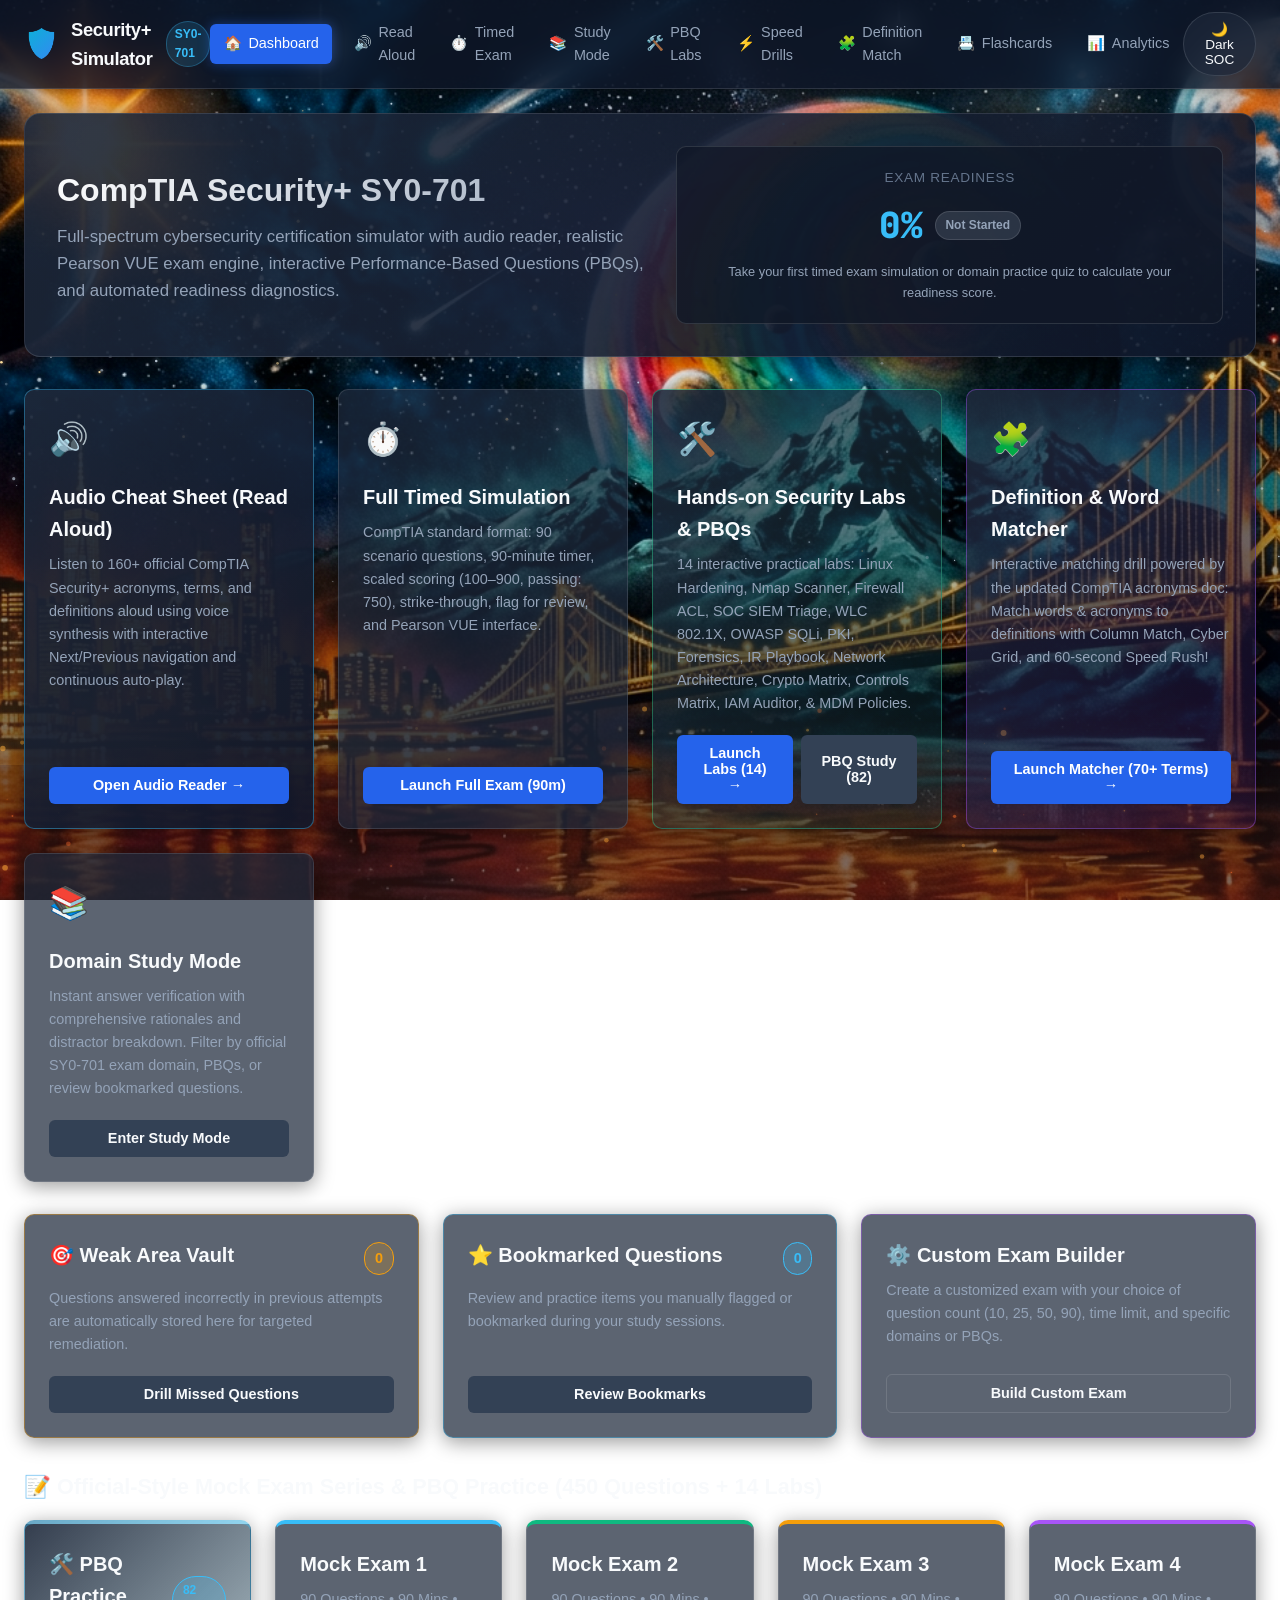
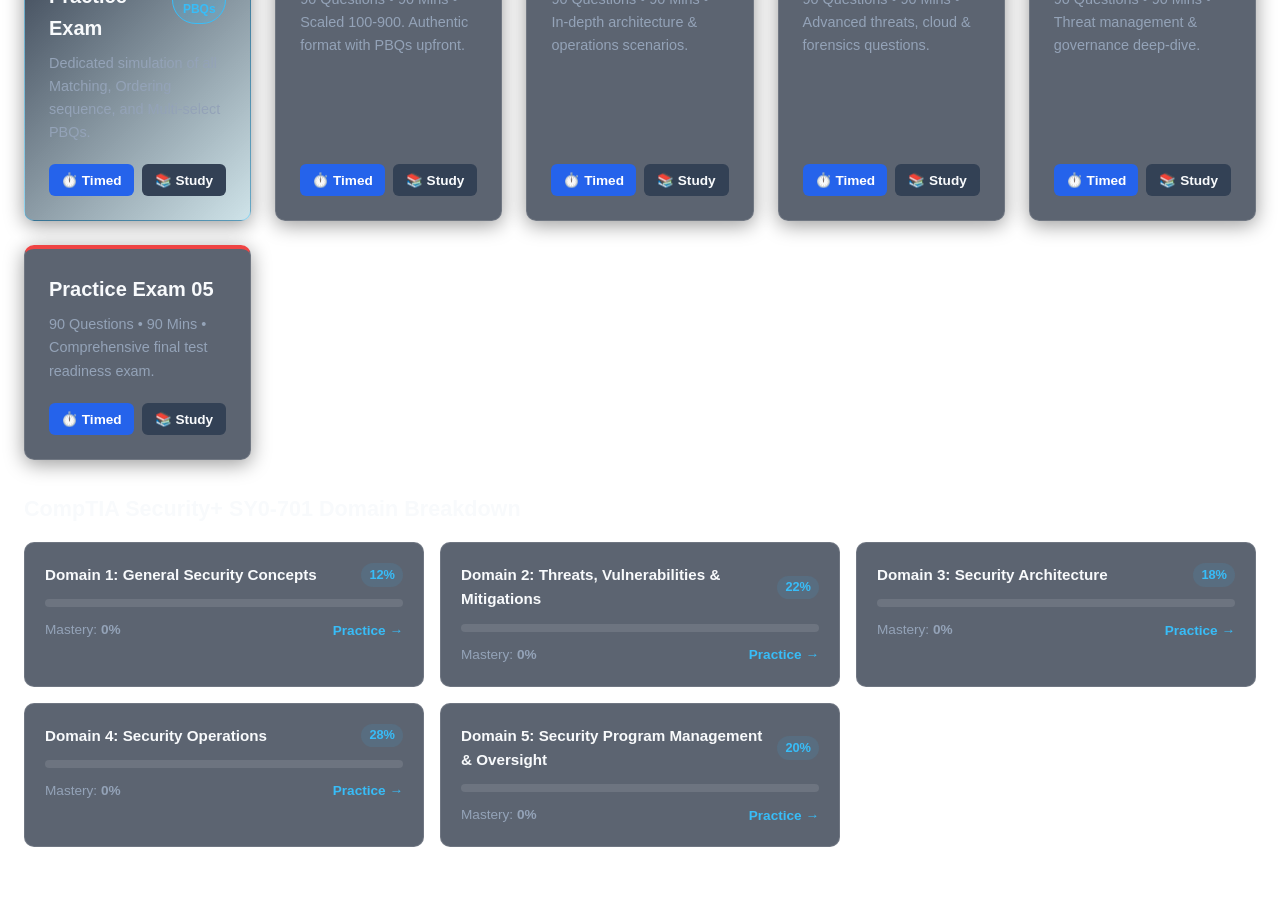
==== index.html @ 10259022 "feat: initial commit of CompTIA Security+ SY0-701 Exam Simulator" ====
<!DOCTYPE html>
<html lang="en" data-theme="dark">
<head>
  <meta charset="UTF-8">
  <meta name="viewport" content="width=device-width, initial-scale=1.0">
  <title>CompTIA Security+ (SY0-701) Exam Simulator & Mastery Hub</title>
  <meta name="description" content="Realistic Pearson VUE style CompTIA Security+ SY0-701 Exam Simulator with PBQ simulations, flashcards, port drills, audio reader, and readiness analytics.">
  <link rel="stylesheet" href="styles/app.css">
  <link rel="preconnect" href="https://fonts.googleapis.com">
  <link rel="preconnect" href="https://fonts.gstatic.com" crossorigin>
  <link href="https://fonts.googleapis.com/css2?family=JetBrains+Mono:wght@400;600;700;800&family=Plus+Jakarta+Sans:wght@400;500;600;700;800&display=swap" rel="stylesheet">
  <script src="cosmic-background.js"></script>
</head>
<body>
  <div id="app-shell">
    <!-- Main Top Navigation -->
    <header class="navbar">
      <div class="nav-container">
        <a href="#" class="nav-brand" data-view="dashboard">
          <span class="brand-icon">🛡️</span>
          <div>
            <div class="brand-title">Security+ Simulator</div>
          </div>
          <span class="brand-version">SY0-701</span>
        </a>

        <ul class="nav-links-list">
          <li><a href="#" class="nav-link active" data-view="dashboard"><span>🏠</span> Dashboard</a></li>
          <li><a href="#" class="nav-link" data-view="audio-reader"><span>🔊</span> Read Aloud</a></li>
          <li><a href="#" class="nav-link" data-view="exam"><span>⏱️</span> Timed Exam</a></li>
          <li><a href="#" class="nav-link" data-view="practice"><span>📚</span> Study Mode</a></li>
          <li><a href="#" class="nav-link" data-view="pbq"><span>🛠️</span> PBQ Labs</a></li>
          <li><a href="#" class="nav-link" data-view="drills"><span>⚡</span> Speed Drills</a></li>
          <li><a href="#" class="nav-link" data-view="matching"><span>🧩</span> Definition Match</a></li>
          <li><a href="#" class="nav-link" data-view="flashcards"><span>📇</span> Flashcards</a></li>
          <li><a href="#" class="nav-link" data-view="analytics"><span>📊</span> Analytics</a></li>
        </ul>

        <div class="nav-actions">
          <button id="btn-theme-toggle" class="action-pill-btn">
            🌙 Dark SOC
          </button>
        </div>
      </div>
    </header>

    <!-- VIEW 1: DASHBOARD -->
    <main id="view-dashboard" class="view-panel active-panel">
      <!-- Hero Banner -->
      <section class="dashboard-hero">
        <div class="dash-welcome">
          <h1>CompTIA Security+ SY0-701</h1>
          <p>Full-spectrum cybersecurity certification simulator with audio reader, realistic Pearson VUE exam engine, interactive Performance-Based Questions (PBQs), and automated readiness diagnostics.</p>
        </div>

        <div class="hero-readiness-widget">
          <div class="readiness-label">Exam Readiness</div>
          <div class="readiness-value-row">
            <span id="dash-readiness-num" class="readiness-score-big">0%</span>
            <span id="dash-readiness-tag" class="readiness-tag badge-neutral">Not Started</span>
          </div>
          <div id="dash-readiness-advice" class="readiness-sub-advice">Take a timed exam to evaluate your score</div>
        </div>
      </section>

      <!-- Launch Modes Grid -->
      <section class="dashboard-actions-grid">
        <div class="launch-card" style="border-color: rgba(56, 189, 248, 0.4); background: linear-gradient(135deg, rgba(30, 41, 59, 0.9), rgba(15, 23, 42, 0.9));">
          <div class="card-icon-big">🔊</div>
          <h3>Audio Cheat Sheet (Read Aloud)</h3>
          <p>Listen to 160+ official CompTIA Security+ acronyms, terms, and definitions aloud using voice synthesis with interactive Next/Previous navigation and continuous auto-play.</p>
          <button class="exam-nav-btn primary" onclick="window.app.showView('audio-reader')">Open Audio Reader →</button>
        </div>

        <div class="launch-card">
          <div class="card-icon-big">⏱️</div>
          <h3>Full Timed Simulation</h3>
          <p>CompTIA standard format: 90 scenario questions, 90-minute timer, scaled scoring (100–900, passing: 750), strike-through, flag for review, and Pearson VUE interface.</p>
          <button id="btn-start-full-exam" class="exam-nav-btn primary" onclick="window.app.startFullExam()">Launch Full Exam (90m)</button>
        </div>

        <div class="launch-card" style="border-color: rgba(52, 211, 153, 0.4); background: linear-gradient(135deg, rgba(30, 41, 59, 0.9), rgba(6, 78, 59, 0.2));">
          <div class="card-icon-big">🛠️</div>
          <h3>Hands-on Security Labs & PBQs</h3>
          <p>14 interactive practical labs: Linux Hardening, Nmap Scanner, Firewall ACL, SOC SIEM Triage, WLC 802.1X, OWASP SQLi, PKI, Forensics, IR Playbook, Network Architecture, Crypto Matrix, Controls Matrix, IAM Auditor, & MDM Policies.</p>
          <div style="display: flex; gap: 0.5rem; margin-top: auto;">
            <button class="exam-nav-btn primary" onclick="window.app.startPbqLab(0)" style="flex: 1;">Launch Labs (14) →</button>
            <button class="exam-nav-btn secondary" onclick="window.app.startPbqStudy()" style="flex: 1;">PBQ Study (82)</button>
          </div>
        </div>

        <div class="launch-card" style="border-color: rgba(168, 85, 247, 0.4); background: linear-gradient(135deg, rgba(30, 41, 59, 0.9), rgba(88, 28, 135, 0.2));">
          <div class="card-icon-big">🧩</div>
          <h3>Definition & Word Matcher</h3>
          <p>Interactive matching drill powered by the updated CompTIA acronyms doc: Match words & acronyms to definitions with Column Match, Cyber Grid, and 60-second Speed Rush!</p>
          <button class="exam-nav-btn primary" onclick="window.app.showView('matching')">Launch Matcher (70+ Terms) →</button>
        </div>

        <div class="launch-card">
          <div class="card-icon-big">📚</div>
          <h3>Domain Study Mode</h3>
          <p>Instant answer verification with comprehensive rationales and distractor breakdown. Filter by official SY0-701 exam domain, PBQs, or review bookmarked questions.</p>
          <button class="exam-nav-btn secondary" onclick="window.app.showView('practice', 'all')">Enter Study Mode</button>
        </div>
      </section>

      <!-- Quick Vault / Targeted Practice -->
      <section class="dashboard-actions-grid" style="margin-bottom: 2rem;">
        <div class="launch-card" style="border-color: rgba(245, 158, 11, 0.4);">
          <div style="display: flex; justify-content: space-between; align-items: center; margin-bottom: 0.5rem;">
            <h3>🎯 Weak Area Vault</h3>
            <span id="dash-missed-count" class="readiness-tag badge-warn" style="font-size: 0.9rem;">0</span>
          </div>
          <p>Questions answered incorrectly in previous attempts are automatically stored here for targeted remediation.</p>
          <button id="btn-dash-missed" class="exam-nav-btn secondary" onclick="window.app.startMissedPractice()">Drill Missed Questions</button>
        </div>

        <div class="launch-card" style="border-color: rgba(56, 189, 248, 0.4);">
          <div style="display: flex; justify-content: space-between; align-items: center; margin-bottom: 0.5rem;">
            <h3>⭐ Bookmarked Questions</h3>
            <span id="dash-bookmark-count" class="readiness-tag badge-info" style="font-size: 0.9rem;">0</span>
          </div>
          <p>Review and practice items you manually flagged or bookmarked during your study sessions.</p>
          <button id="btn-dash-bookmarks" class="exam-nav-btn secondary" onclick="window.app.showView('practice', 'bookmarked')">Review Bookmarks</button>
        </div>

        <div class="launch-card" style="border-color: rgba(168, 85, 247, 0.4);">
          <h3>⚙️ Custom Exam Builder</h3>
          <p>Create a customized exam with your choice of question count (10, 25, 50, 90), time limit, and specific domains or PBQs.</p>
          <button id="btn-custom-exam" class="exam-nav-btn neutral" onclick="window.app.openCustomExamModal()">Build Custom Exam</button>
        </div>
      </section>

      <!-- Mock Exam Series (Exams 1 to 5 + Dedicated PBQ Exam) -->
      <section style="margin-bottom: 2rem;">
        <h2 class="dash-section-title">📝 Official-Style Mock Exam Series & PBQ Practice (450 Questions + 14 Labs)</h2>
        <div class="dashboard-actions-grid" style="grid-template-columns: repeat(auto-fit, minmax(220px, 1fr));">
          <div class="launch-card" style="border-top: 4px solid #38bdf8; border-color: rgba(56, 189, 248, 0.4); background: linear-gradient(135deg, rgba(30, 41, 59, 0.9), rgba(14, 116, 144, 0.2));">
            <div style="display: flex; justify-content: space-between; align-items: center;">
              <h3>🛠️ PBQ Practice Exam</h3>
              <span class="readiness-tag badge-info" style="font-size: 0.75rem;">82 PBQs</span>
            </div>
            <p>Dedicated simulation of all Matching, Ordering sequence, and Multi-select PBQs.</p>
            <div style="display: flex; gap: 0.5rem; margin-top: auto;">
              <button class="exam-nav-btn primary btn-launch-exam-set" data-set="PBQ Practice Exam" onclick="window.app.startPbqExam()" style="flex: 1; font-size: 0.85rem; padding: 0.5rem 0.75rem;">⏱️ Timed</button>
              <button class="exam-nav-btn secondary btn-launch-study-set" data-filter="pbq-all" onclick="window.app.startPbqStudy()" style="flex: 1; font-size: 0.85rem; padding: 0.5rem 0.75rem;">📚 Study</button>
            </div>
          </div>

          <div class="launch-card" style="border-top: 4px solid var(--accent-blue);">
            <h3>Mock Exam 1</h3>
            <p>90 Questions • 90 Mins • Scaled 100-900. Authentic format with PBQs upfront.</p>
            <div style="display: flex; gap: 0.5rem; margin-top: auto;">
              <button class="exam-nav-btn primary btn-launch-exam-set" data-set="Practice Exam 1" onclick="window.app.launchExamSet('Practice Exam 1')" style="flex: 1; font-size: 0.85rem; padding: 0.5rem 0.75rem;">⏱️ Timed</button>
              <button class="exam-nav-btn secondary btn-launch-study-set" data-filter="exam-1" onclick="window.app.launchStudySet('exam-1')" style="flex: 1; font-size: 0.85rem; padding: 0.5rem 0.75rem;">📚 Study</button>
            </div>
          </div>

          <div class="launch-card" style="border-top: 4px solid var(--accent-green);">
            <h3>Mock Exam 2</h3>
            <p>90 Questions • 90 Mins • In-depth architecture & operations scenarios.</p>
            <div style="display: flex; gap: 0.5rem; margin-top: auto;">
              <button class="exam-nav-btn primary btn-launch-exam-set" data-set="Practice Exam 2" onclick="window.app.launchExamSet('Practice Exam 2')" style="flex: 1; font-size: 0.85rem; padding: 0.5rem 0.75rem;">⏱️ Timed</button>
              <button class="exam-nav-btn secondary btn-launch-study-set" data-filter="exam-2" onclick="window.app.launchStudySet('exam-2')" style="flex: 1; font-size: 0.85rem; padding: 0.5rem 0.75rem;">📚 Study</button>
            </div>
          </div>

          <div class="launch-card" style="border-top: 4px solid var(--accent-amber);">
            <h3>Mock Exam 3</h3>
            <p>90 Questions • 90 Mins • Advanced threats, cloud & forensics questions.</p>
            <div style="display: flex; gap: 0.5rem; margin-top: auto;">
              <button class="exam-nav-btn primary btn-launch-exam-set" data-set="Practice Exam 3" onclick="window.app.launchExamSet('Practice Exam 3')" style="flex: 1; font-size: 0.85rem; padding: 0.5rem 0.75rem;">⏱️ Timed</button>
              <button class="exam-nav-btn secondary btn-launch-study-set" data-filter="exam-3" onclick="window.app.launchStudySet('exam-3')" style="flex: 1; font-size: 0.85rem; padding: 0.5rem 0.75rem;">📚 Study</button>
            </div>
          </div>

          <div class="launch-card" style="border-top: 4px solid var(--accent-purple);">
            <h3>Mock Exam 4</h3>
            <p>90 Questions • 90 Mins • Threat management & governance deep-dive.</p>
            <div style="display: flex; gap: 0.5rem; margin-top: auto;">
              <button class="exam-nav-btn primary btn-launch-exam-set" data-set="Practice Exam 4" onclick="window.app.launchExamSet('Practice Exam 4')" style="flex: 1; font-size: 0.85rem; padding: 0.5rem 0.75rem;">⏱️ Timed</button>
              <button class="exam-nav-btn secondary btn-launch-study-set" data-filter="exam-4" onclick="window.app.launchStudySet('exam-4')" style="flex: 1; font-size: 0.85rem; padding: 0.5rem 0.75rem;">📚 Study</button>
            </div>
          </div>

          <div class="launch-card" style="border-top: 4px solid var(--accent-red);">
            <h3>Practice Exam 05</h3>
            <p>90 Questions • 90 Mins • Comprehensive final test readiness exam.</p>
            <div style="display: flex; gap: 0.5rem; margin-top: auto;">
              <button class="exam-nav-btn primary btn-launch-exam-set" data-set="Practice Exam 5" onclick="window.app.launchExamSet('Practice Exam 5')" style="flex: 1; font-size: 0.85rem; padding: 0.5rem 0.75rem;">⏱️ Timed</button>
              <button class="exam-nav-btn secondary btn-launch-study-set" data-filter="exam-5" onclick="window.app.launchStudySet('exam-5')" style="flex: 1; font-size: 0.85rem; padding: 0.5rem 0.75rem;">📚 Study</button>
            </div>
          </div>
        </div>
      </section>

      <!-- Domain Mastery Section -->
      <section>
        <h2 class="dash-section-title">CompTIA Security+ SY0-701 Domain Breakdown</h2>
        <div id="dash-domain-bars" class="domain-bars-grid">
          <!-- Rendered dynamically by app.js -->
        </div>
      </section>
    </main>

    <!-- VIEW 2: AUDIO READER (READ ALOUD) -->
    <main id="view-audio-reader" class="view-panel">
      <div id="audio-reader-screen-container">
        <!-- Rendered dynamically by audioReaderEngine.js -->
      </div>
    </main>

    <!-- VIEW 3: TIMED EXAM -->
    <main id="view-exam" class="view-panel">
      <div id="exam-screen-container">
        <!-- Rendered dynamically by examEngine.js -->
      </div>
    </main>

    <!-- VIEW 4: PRACTICE / STUDY MODE -->
    <main id="view-practice" class="view-panel">
      <div id="practice-screen-container">
        <!-- Rendered dynamically by practiceEngine.js -->
      </div>
    </main>

    <!-- VIEW 5: PBQ LABS -->
    <main id="view-pbq" class="view-panel">
      <div id="pbq-screen-container">
        <!-- Rendered dynamically by pbqEngine.js -->
      </div>
    </main>

    <!-- VIEW 6: SPEED DRILLS -->
    <main id="view-drills" class="view-panel">
      <div id="drills-screen-container">
        <!-- Rendered dynamically by flashcardEngine.js -->
      </div>
    </main>

    <!-- VIEW 7: FLASHCARDS -->
    <main id="view-flashcards" class="view-panel">
      <div id="flashcard-screen-container">
        <!-- Rendered dynamically by flashcardEngine.js -->
      </div>
    </main>

    <!-- VIEW 8: DEFINITION & WORD MATCHER -->
    <main id="view-matching" class="view-panel">
      <div id="matching-screen-container">
        <!-- Rendered dynamically by matchingEngine.js -->
      </div>
    </main>

    <!-- VIEW 9: ANALYTICS -->
    <main id="view-analytics" class="view-panel">
      <div id="analytics-screen-container">
        <!-- Rendered dynamically by analytics.js -->
      </div>
    </main>

    <!-- MODAL: Custom Exam Builder -->
    <div id="modal-custom-exam" class="modal-overlay">
      <div class="modal-card">
        <div class="modal-header">
          <h3>Custom Exam Configuration</h3>
          <button class="modal-close-btn">&times;</button>
        </div>
        <form id="custom-exam-form">
          <div class="modal-body">
            <div class="form-group">
              <label for="custom-exam-set">Exam Source</label>
              <select id="custom-exam-set" class="form-input">
                <option value="all" selected>All Questions (Complete 450 Question Pool)</option>
                <option value="PBQ Practice Exam">🛠️ PBQ Practice Exam (All 82 Performance-Based Questions)</option>
                <option value="Practice Exam 1">📝 Mock Exam 1 (90 Questions)</option>
                <option value="Practice Exam 2">📝 Mock Exam 2 (90 Questions)</option>
                <option value="Practice Exam 3">📝 Mock Exam 3 (90 Questions)</option>
                <option value="Practice Exam 4">📝 Mock Exam 4 (90 Questions)</option>
                <option value="Practice Exam 5">📝 Security+ Practice Exam 05 (90 Questions)</option>
              </select>
            </div>

            <div class="form-group">
              <label for="custom-q-count">Number of Questions</label>
              <select id="custom-q-count" class="form-input">
                <option value="10">10 Questions (Quick Check - 15 mins)</option>
                <option value="25" selected>25 Questions (Standard - 30 mins)</option>
                <option value="50">50 Questions (Half Exam - 60 mins)</option>
                <option value="90">90 Questions (Full CompTIA Simulator - 90 mins)</option>
              </select>
            </div>

            <div class="form-group">
              <label for="custom-time-limit">Time Limit (Minutes)</label>
              <input type="number" id="custom-time-limit" class="form-input" value="30" min="5" max="180">
            </div>

            <div class="form-group">
              <label>Select Target Domains</label>
              <div class="checkbox-group">
                <label class="cb-label"><input type="checkbox" class="custom-domain-cb" value="1" checked> Domain 1: General Security Concepts (12%)</label>
                <label class="cb-label"><input type="checkbox" class="custom-domain-cb" value="2" checked> Domain 2: Threats, Vulnerabilities & Mitigations (22%)</label>
                <label class="cb-label"><input type="checkbox" class="custom-domain-cb" value="3" checked> Domain 3: Security Architecture (18%)</label>
                <label class="cb-label"><input type="checkbox" class="custom-domain-cb" value="4" checked> Domain 4: Security Operations (28%)</label>
                <label class="cb-label"><input type="checkbox" class="custom-domain-cb" value="5" checked> Domain 5: Security Program Management & Oversight (20%)</label>
              </div>
            </div>
          </div>
          <div class="modal-footer">
            <button type="button" class="exam-nav-btn secondary modal-close-btn">Cancel</button>
            <button type="submit" class="exam-nav-btn primary">Start Custom Exam</button>
          </div>
        </form>
      </div>
    </div>

    <!-- MODAL: Scratchpad / Notes -->
    <div id="modal-scratchpad" class="modal-overlay">
      <div class="modal-card">
        <div class="modal-header">
          <h3 id="scratchpad-modal-title">Scratchpad & Study Notes</h3>
          <button class="modal-close-btn">&times;</button>
        </div>
        <div class="modal-body">
          <p style="font-size: 0.85rem; color: var(--text-secondary); margin-bottom: 0.75rem;">
            Type personal notes, mnemonic acronyms, or scratch work for this question. Notes are saved automatically to your local storage.
          </p>
          <textarea id="scratchpad-textarea" class="scratchpad-area" placeholder="Write your notes here..."></textarea>
        </div>
        <div class="modal-footer">
          <button type="button" class="exam-nav-btn primary modal-close-btn">Done / Close</button>
        </div>
      </div>
    </div>
  </div>

  <!-- Application Scripts -->
  <script src="js/data/questions.js"></script>
  <script src="js/data/pbqData.js"></script>
  <script src="js/data/portsData.js"></script>
  <script src="js/data/acronymsData.js"></script>
  <script src="js/data/flashcardsData.js"></script>
  <script src="js/data/cheatsheetData.js"></script>
  <script src="js/storage.js"></script>
  <script src="js/examEngine.js"></script>
  <script src="js/practiceEngine.js"></script>
  <script src="js/pbqEngine.js"></script>
  <script src="js/flashcardEngine.js"></script>
  <script src="js/matchingEngine.js"></script>
  <script src="js/audioReaderEngine.js"></script>
  <script src="js/analytics.js"></script>
  <script src="js/app.js"></script>
</body>
</html>
---- styles/app.css ----
/* CompTIA Security+ Exam Simulator Stylesheet */
/* Modern Cyber SOC Dark Mode (Default) & Clean Light Theme */

:root {
  --bg-primary: transparent;
  --bg-secondary: rgba(17, 24, 39, 0.75);
  --bg-card: rgba(30, 41, 59, 0.72);
  --bg-card-hover: rgba(39, 53, 73, 0.85);
  --bg-header: rgba(15, 23, 42, 0.75);
  --border-color: rgba(255, 255, 255, 0.12);
  --text-primary: #f8fafc;
  --text-secondary: #94a3b8;
  --text-muted: #64748b;
  
  --accent-blue: #38bdf8;
  --accent-cyan: #06b6d4;
  --accent-green: #10b981;
  --accent-red: #ef4444;
  --accent-amber: #f59e0b;
  --accent-purple: #a855f7;

  --btn-primary-bg: #2563eb;
  --btn-primary-hover: #1d4ed8;
  --btn-secondary-bg: #334155;
  --btn-secondary-hover: #475569;

  --font-mono: "JetBrains Mono", "Fira Code", Consolas, Menlo, monospace;
  --font-sans: -apple-system, BlinkMacSystemFont, "Segoe UI", Roboto, "Helvetica Neue", Arial, sans-serif;
  --radius-sm: 6px;
  --radius-md: 10px;
  --radius-lg: 16px;
  --shadow-card: 0 4px 20px rgba(0, 0, 0, 0.4);
  --transition-fast: 0.2s cubic-bezier(0.4, 0, 0.2, 1);
}

[data-theme="light"] {
  --bg-primary: #f1f5f9;
  --bg-secondary: #ffffff;
  --bg-card: #ffffff;
  --bg-card-hover: #f8fafc;
  --bg-header: #ffffff;
  --border-color: #cbd5e1;
  --text-primary: #0f172a;
  --text-secondary: #475569;
  --text-muted: #64748b;

  --accent-blue: #0284c7;
  --accent-cyan: #0891b2;
  --accent-green: #059669;
  --accent-red: #dc2626;
  --accent-amber: #d97706;
  --accent-purple: #9333ea;

  --btn-primary-bg: #0284c7;
  --btn-primary-hover: #0369a1;
  --btn-secondary-bg: #e2e8f0;
  --btn-secondary-hover: #cbd5e1;
  --shadow-card: 0 4px 16px rgba(0, 0, 0, 0.08);
}

/* Reset & Base Styles */
* {
  box-sizing: border-box;
  margin: 0;
  padding: 0;
}

body {
  font-family: var(--font-sans);
  background-color: var(--bg-primary);
  color: var(--text-primary);
  line-height: 1.6;
  overflow-x: hidden;
  min-height: 100vh;
}

/* App Container Layout */
#app-shell {
  display: flex;
  flex-direction: column;
  min-height: 100vh;
}

/* Main Top Navigation */
.navbar {
  background-color: var(--bg-header);
  backdrop-filter: blur(14px);
  -webkit-backdrop-filter: blur(14px);
  border-bottom: 1px solid var(--border-color);
  position: sticky;
  top: 0;
  z-index: 1000;
  box-shadow: 0 2px 10px rgba(0, 0, 0, 0.3);
}

.nav-container {
  max-width: 1440px;
  margin: 0 auto;
  padding: 0.75rem 1.5rem;
  display: flex;
  align-items: center;
  justify-content: space-between;
}

.nav-brand {
  display: flex;
  align-items: center;
  gap: 0.75rem;
  text-decoration: none;
  color: var(--text-primary);
}

.brand-icon {
  font-size: 1.75rem;
  background: linear-gradient(135deg, #06b6d4, #3b82f6);
  -webkit-background-clip: text;
  -webkit-text-fill-color: transparent;
}

.brand-title {
  font-weight: 700;
  font-size: 1.15rem;
  letter-spacing: -0.02em;
}

.brand-version {
  font-size: 0.75rem;
  padding: 0.15rem 0.5rem;
  background-color: rgba(56, 189, 248, 0.15);
  color: var(--accent-blue);
  border: 1px solid rgba(56, 189, 248, 0.3);
  border-radius: 9999px;
  font-weight: 600;
  text-transform: uppercase;
}

.nav-links-list {
  display: flex;
  list-style: none;
  gap: 0.5rem;
  align-items: center;
}

.nav-link {
  color: var(--text-secondary);
  text-decoration: none;
  font-weight: 500;
  font-size: 0.9rem;
  padding: 0.5rem 0.85rem;
  border-radius: var(--radius-sm);
  transition: all var(--transition-fast);
  display: flex;
  align-items: center;
  gap: 0.4rem;
}

.nav-link:hover {
  color: var(--text-primary);
  background-color: rgba(255, 255, 255, 0.05);
}

.nav-link.active {
  color: #ffffff;
  background-color: var(--btn-primary-bg);
  box-shadow: 0 0 12px rgba(37, 99, 235, 0.4);
}

.nav-actions {
  display: flex;
  align-items: center;
  gap: 0.75rem;
}

/* View Container */
.view-panel {
  display: none;
  max-width: 1440px;
  margin: 0 auto;
  padding: 1.5rem;
  width: 100%;
}

.view-panel.active-panel {
  display: block;
}

/* Action Pill Buttons */
.action-pill-btn {
  background-color: var(--bg-card);
  border: 1px solid var(--border-color);
  color: var(--text-primary);
  padding: 0.5rem 0.9rem;
  border-radius: 9999px;
  font-size: 0.85rem;
  font-weight: 500;
  cursor: pointer;
  display: inline-flex;
  align-items: center;
  gap: 0.4rem;
  transition: all var(--transition-fast);
}

.action-pill-btn:hover {
  background-color: var(--bg-card-hover);
  border-color: var(--accent-blue);
}

.action-pill-btn.flagged-active {
  background-color: rgba(239, 68, 68, 0.2);
  border-color: var(--accent-red);
  color: var(--accent-red);
}

.action-pill-btn.bookmarked-active {
  background-color: rgba(245, 158, 11, 0.2);
  border-color: var(--accent-amber);
  color: var(--accent-amber);
}

.action-pill-btn.active-pill {
  background-color: var(--btn-primary-bg);
  color: #fff;
  border-color: var(--btn-primary-bg);
}

/* ===================================================
   DASHBOARD VIEW
   =================================================== */
.dashboard-hero {
  background: linear-gradient(135deg, rgba(30, 41, 59, 0.9) 0%, rgba(15, 23, 42, 0.9) 100%);
  border: 1px solid var(--border-color);
  border-radius: var(--radius-lg);
  padding: 2rem;
  display: flex;
  justify-content: space-between;
  align-items: center;
  gap: 2rem;
  margin-bottom: 2rem;
  box-shadow: var(--shadow-card);
}

.dash-welcome h1 {
  font-size: 2rem;
  font-weight: 800;
  margin-bottom: 0.5rem;
  background: linear-gradient(135deg, #ffffff, #94a3b8);
  -webkit-background-clip: text;
  -webkit-text-fill-color: transparent;
}

.dash-welcome p {
  color: var(--text-secondary);
  font-size: 1.05rem;
  max-width: 650px;
}

.hero-readiness-widget {
  background-color: rgba(17, 24, 39, 0.8);
  border: 1px solid var(--border-color);
  border-radius: var(--radius-md);
  padding: 1.25rem 1.75rem;
  text-align: center;
  min-width: 260px;
}

.readiness-label {
  font-size: 0.85rem;
  text-transform: uppercase;
  letter-spacing: 0.05em;
  color: var(--text-muted);
  margin-bottom: 0.5rem;
}

.readiness-value-row {
  display: flex;
  align-items: center;
  justify-content: center;
  gap: 0.75rem;
  margin-bottom: 0.5rem;
}

.readiness-score-big {
  font-size: 2.25rem;
  font-weight: 800;
  color: var(--accent-blue);
  font-family: var(--font-mono);
}

.readiness-tag {
  font-size: 0.75rem;
  padding: 0.25rem 0.6rem;
  border-radius: 9999px;
  font-weight: 700;
}

.badge-pass { background-color: rgba(16, 185, 129, 0.2); color: var(--accent-green); border: 1px solid var(--accent-green); }
.badge-warn { background-color: rgba(245, 158, 11, 0.2); color: var(--accent-amber); border: 1px solid var(--accent-amber); }
.badge-fail { background-color: rgba(239, 68, 68, 0.2); color: var(--accent-red); border: 1px solid var(--accent-red); }
.badge-neutral { background-color: rgba(148, 163, 184, 0.2); color: var(--text-secondary); border: 1px solid var(--border-color); }
.badge-info { background-color: rgba(56, 189, 248, 0.2); color: var(--accent-blue); border: 1px solid var(--accent-blue); }

.readiness-sub-advice {
  font-size: 0.8rem;
  color: var(--text-secondary);
}

/* Dashboard Launch Grid */
.dashboard-actions-grid {
  display: grid;
  grid-template-columns: repeat(auto-fit, minmax(280px, 1fr));
  gap: 1.5rem;
  margin-bottom: 2rem;
}

.launch-card {
  background-color: var(--bg-card);
  border: 1px solid var(--border-color);
  border-radius: var(--radius-md);
  padding: 1.5rem;
  transition: all var(--transition-fast);
  display: flex;
  flex-direction: column;
  justify-content: space-between;
  box-shadow: var(--shadow-card);
}

.launch-card:hover {
  transform: translateY(-3px);
  border-color: var(--accent-blue);
  background-color: var(--bg-card-hover);
}

.card-icon-big {
  font-size: 2rem;
  margin-bottom: 1rem;
}

.launch-card h3 {
  font-size: 1.25rem;
  margin-bottom: 0.5rem;
}

.launch-card p {
  color: var(--text-secondary);
  font-size: 0.9rem;
  margin-bottom: 1.25rem;
  flex-grow: 1;
}

/* Exam Buttons */
.exam-nav-btn {
  padding: 0.65rem 1.25rem;
  border-radius: var(--radius-sm);
  font-size: 0.9rem;
  font-weight: 600;
  cursor: pointer;
  border: none;
  transition: all var(--transition-fast);
  display: inline-flex;
  align-items: center;
  justify-content: center;
  gap: 0.5rem;
}

.exam-nav-btn:disabled {
  opacity: 0.4;
  cursor: not-allowed;
}

.exam-nav-btn.primary {
  background-color: var(--btn-primary-bg);
  color: #ffffff;
}

.exam-nav-btn.primary:hover:not(:disabled) {
  background-color: var(--btn-primary-hover);
  box-shadow: 0 0 14px rgba(37, 99, 235, 0.5);
}

.exam-nav-btn.secondary {
  background-color: var(--btn-secondary-bg);
  color: var(--text-primary);
}

.exam-nav-btn.secondary:hover:not(:disabled) {
  background-color: var(--btn-secondary-hover);
}

.exam-nav-btn.neutral {
  background-color: transparent;
  border: 1px solid var(--border-color);
  color: var(--text-primary);
}

.exam-nav-btn.neutral:hover:not(:disabled) {
  background-color: var(--bg-card-hover);
  border-color: var(--text-secondary);
}

.exam-nav-btn.danger-submit {
  background-color: var(--accent-red);
  color: #fff;
  font-weight: 700;
}

.exam-nav-btn.danger-submit:hover:not(:disabled) {
  background-color: #dc2626;
  box-shadow: 0 0 14px rgba(239, 68, 68, 0.5);
}

/* Dashboard Domains Section */
.dash-section-title {
  font-size: 1.35rem;
  font-weight: 700;
  margin-bottom: 1rem;
}

.domain-bars-grid {
  display: grid;
  grid-template-columns: repeat(auto-fit, minmax(320px, 1fr));
  gap: 1rem;
  margin-bottom: 2.5rem;
}

.dash-domain-card {
  background-color: var(--bg-card);
  border: 1px solid var(--border-color);
  border-radius: var(--radius-md);
  padding: 1.25rem;
}

.d-card-top {
  display: flex;
  justify-content: space-between;
  align-items: center;
  margin-bottom: 0.75rem;
}

.d-card-name {
  font-weight: 600;
  font-size: 0.95rem;
}

.d-card-weight {
  font-size: 0.8rem;
  font-weight: 700;
  color: var(--accent-blue);
  background-color: rgba(56, 189, 248, 0.1);
  padding: 0.1rem 0.5rem;
  border-radius: 9999px;
}

.domain-bar-bg {
  width: 100%;
  height: 8px;
  background-color: rgba(255, 255, 255, 0.1);
  border-radius: 9999px;
  overflow: hidden;
  margin-bottom: 0.75rem;
}

.domain-bar-fill {
  height: 100%;
  border-radius: 9999px;
  transition: width 0.5s ease-out;
}

.domain-bar-fill.bar-good { background-color: var(--accent-green); }
.domain-bar-fill.bar-warn { background-color: var(--accent-amber); }

.d-card-bottom {
  display: flex;
  justify-content: space-between;
  align-items: center;
  font-size: 0.85rem;
  color: var(--text-secondary);
}

.dash-d-btn {
  background: none;
  border: none;
  color: var(--accent-blue);
  font-weight: 600;
  cursor: pointer;
  font-size: 0.85rem;
}

.dash-d-btn:hover {
  text-decoration: underline;
}

/* ===================================================
   AUDIO READER (READ ALOUD) VIEW
   =================================================== */
.audio-reader-header {
  background-color: var(--bg-card);
  border: 1px solid var(--border-color);
  border-radius: var(--radius-md);
  padding: 1rem 1.5rem;
  display: flex;
  justify-content: space-between;
  align-items: center;
  margin-bottom: 1.5rem;
  flex-wrap: wrap;
  gap: 1rem;
}

.reader-title-box {
  display: flex;
  align-items: center;
  gap: 0.75rem;
}

.reader-badge-icon {
  font-size: 1.85rem;
}

.reader-title {
  font-weight: 700;
  font-size: 1.15rem;
}

.reader-subtitle {
  font-size: 0.85rem;
  color: var(--text-secondary);
}

.reader-top-controls {
  display: flex;
  align-items: center;
  gap: 1rem;
  flex-wrap: wrap;
}

.reader-filter-group {
  display: flex;
  align-items: center;
  gap: 0.5rem;
  font-size: 0.85rem;
  color: var(--text-secondary);
}

.reader-search-box {
  position: relative;
  display: flex;
  align-items: center;
}

.reader-search-input {
  background-color: var(--bg-secondary);
  border: 1px solid var(--border-color);
  color: var(--text-primary);
  padding: 0.5rem 1rem;
  border-radius: 9999px;
  font-size: 0.85rem;
  width: 240px;
  transition: all var(--transition-fast);
}

.reader-search-input:focus {
  width: 280px;
  border-color: var(--accent-blue);
  outline: none;
}

.clear-search-btn {
  position: absolute;
  right: 10px;
  background: none;
  border: none;
  color: var(--text-muted);
  cursor: pointer;
  font-size: 0.85rem;
}

/* Audio Stage & Main Card */
.audio-card-stage {
  display: flex;
  justify-content: center;
  margin-bottom: 1.5rem;
}

.audio-display-card {
  width: 100%;
  max-width: 860px;
  background: linear-gradient(135deg, var(--bg-card) 0%, var(--bg-secondary) 100%);
  border: 1px solid var(--border-color);
  border-radius: var(--radius-lg);
  padding: 2.5rem;
  box-shadow: var(--shadow-card);
  transition: all 0.3s ease;
  position: relative;
  overflow: hidden;
}

.audio-display-card.is-speaking {
  border-color: var(--accent-blue);
  box-shadow: 0 0 25px rgba(56, 189, 248, 0.25);
}

.audio-card-top-meta {
  display: flex;
  justify-content: space-between;
  align-items: center;
  margin-bottom: 1.5rem;
}

.page-pill {
  background-color: rgba(56, 189, 248, 0.15);
  color: var(--accent-blue);
  border: 1px solid rgba(56, 189, 248, 0.3);
  padding: 0.2rem 0.6rem;
  border-radius: 9999px;
  font-size: 0.8rem;
  font-weight: 700;
}

.progress-pill {
  font-family: var(--font-mono);
  font-size: 0.85rem;
  color: var(--text-secondary);
  font-weight: 600;
}

/* Audio wave animation */
.audio-wave-anim {
  display: flex;
  align-items: flex-end;
  gap: 3px;
  height: 18px;
  opacity: 0.3;
}

.audio-wave-anim.active {
  opacity: 1;
}

.audio-wave-anim .bar {
  width: 3px;
  height: 6px;
  background-color: var(--accent-cyan);
  border-radius: 9999px;
  transition: height 0.2s ease;
}

.audio-wave-anim.active .bar:nth-child(1) { animation: wavePulse 0.8s infinite 0.1s; }
.audio-wave-anim.active .bar:nth-child(2) { animation: wavePulse 0.8s infinite 0.3s; }
.audio-wave-anim.active .bar:nth-child(3) { animation: wavePulse 0.8s infinite 0.2s; }
.audio-wave-anim.active .bar:nth-child(4) { animation: wavePulse 0.8s infinite 0.4s; }
.audio-wave-anim.active .bar:nth-child(5) { animation: wavePulse 0.8s infinite 0.15s; }

@keyframes wavePulse {
  0%, 100% { height: 4px; }
  50% { height: 18px; }
}

.audio-term-hero {
  margin-bottom: 1.5rem;
}

.audio-acronym-badge {
  display: inline-block;
  font-size: 2.25rem;
  font-weight: 900;
  font-family: var(--font-mono);
  color: var(--accent-blue);
  letter-spacing: 0.04em;
  margin-bottom: 0.25rem;
}

.audio-full-term {
  font-size: 1.45rem;
  font-weight: 700;
  color: var(--text-primary);
  line-height: 1.3;
}

.audio-definition-box {
  background-color: rgba(15, 23, 42, 0.6);
  border: 1px solid var(--border-color);
  border-radius: var(--radius-md);
  padding: 1.5rem;
  margin-bottom: 1.5rem;
}

.audio-def-text {
  font-size: 1.15rem;
  line-height: 1.75;
  color: #e2e8f0;
}

.speech-status-bar {
  display: flex;
  align-items: center;
  gap: 0.5rem;
  font-size: 0.85rem;
  color: var(--text-secondary);
}

.status-indicator-dot {
  width: 8px;
  height: 8px;
  border-radius: 50%;
  background-color: var(--text-muted);
}

.status-indicator-dot.dot-active {
  background-color: var(--accent-green);
  box-shadow: 0 0 8px var(--accent-green);
  animation: pulseDot 1.5s infinite;
}

@keyframes pulseDot {
  0%, 100% { transform: scale(1); opacity: 1; }
  50% { transform: scale(1.3); opacity: 0.7; }
}

/* Audio Console Bar */
.audio-console-bar {
  background-color: var(--bg-card);
  border: 1px solid var(--border-color);
  border-radius: var(--radius-md);
  padding: 1rem 1.5rem;
  display: flex;
  justify-content: space-between;
  align-items: center;
  margin-bottom: 1.5rem;
}

.playback-center-controls {
  display: flex;
  align-items: center;
  gap: 1rem;
}

.playback-btn {
  padding: 0.75rem 1.75rem;
  border-radius: 9999px;
  font-size: 1rem;
  font-weight: 700;
  cursor: pointer;
  border: none;
  transition: all var(--transition-fast);
  display: inline-flex;
  align-items: center;
  gap: 0.5rem;
}

.playback-btn.play-main {
  background: linear-gradient(135deg, #0284c7, #2563eb);
  color: #fff;
  box-shadow: 0 4px 15px rgba(37, 99, 235, 0.4);
}

.playback-btn.play-main:hover {
  transform: scale(1.03);
  box-shadow: 0 6px 20px rgba(37, 99, 235, 0.6);
}

.playback-btn.stop-btn {
  background-color: var(--bg-secondary);
  border: 1px solid var(--border-color);
  color: var(--text-primary);
  padding: 0.75rem 1.25rem;
}

.playback-btn.stop-btn:hover:not(:disabled) {
  background-color: var(--bg-card-hover);
  border-color: var(--accent-red);
  color: var(--accent-red);
}

.playback-btn:disabled {
  opacity: 0.4;
  cursor: not-allowed;
}

/* Audio Settings Toolbar */
.audio-settings-toolbar {
  background-color: var(--bg-secondary);
  border: 1px solid var(--border-color);
  border-radius: var(--radius-md);
  padding: 0.85rem 1.5rem;
  display: flex;
  justify-content: space-between;
  align-items: center;
  flex-wrap: wrap;
  gap: 1.25rem;
  margin-bottom: 2rem;
  font-size: 0.85rem;
}

.setting-item {
  display: flex;
  align-items: center;
  gap: 0.6rem;
}

/* Volume Control Styles */
.volume-control-group {
  display: flex;
  align-items: center;
  gap: 0.5rem;
}

.vol-icon-btn {
  background: none;
  border: none;
  font-size: 1.15rem;
  cursor: pointer;
  padding: 0.2rem 0.35rem;
  border-radius: var(--radius-sm);
  display: flex;
  align-items: center;
  justify-content: center;
  transition: transform var(--transition-fast);
}

.vol-icon-btn:hover {
  transform: scale(1.15);
}

.vol-slider-wrapper {
  display: flex;
  align-items: center;
  gap: 0.5rem;
}

.volume-range-slider {
  -webkit-appearance: none;
  appearance: none;
  width: 100px;
  height: 6px;
  background: var(--border-color);
  border-radius: 9999px;
  outline: none;
  cursor: pointer;
  transition: background var(--transition-fast);
}

.volume-range-slider::-webkit-slider-thumb {
  -webkit-appearance: none;
  appearance: none;
  width: 14px;
  height: 14px;
  border-radius: 50%;
  background: var(--accent-blue);
  cursor: pointer;
  box-shadow: 0 0 6px rgba(56, 189, 248, 0.6);
  transition: transform 0.1s ease;
}

.volume-range-slider::-webkit-slider-thumb:hover {
  transform: scale(1.25);
}

.volume-range-slider::-moz-range-thumb {
  width: 14px;
  height: 14px;
  border-radius: 50%;
  background: var(--accent-blue);
  cursor: pointer;
  box-shadow: 0 0 6px rgba(56, 189, 248, 0.6);
  border: none;
}

.vol-label {
  font-family: var(--font-mono);
  font-size: 0.8rem;
  font-weight: 700;
  color: var(--text-secondary);
  min-width: 38px;
}

.speed-select, .voice-select {
  background-color: var(--bg-card);
  border: 1px solid var(--border-color);
  color: var(--text-primary);
  padding: 0.4rem 0.65rem;
  border-radius: var(--radius-sm);
  font-size: 0.85rem;
}

.toggle-switch-label {
  display: flex;
  align-items: center;
  gap: 0.6rem;
  cursor: pointer;
  user-select: none;
}

.toggle-switch-label input {
  display: none;
}

.switch-slider {
  width: 36px;
  height: 20px;
  background-color: var(--border-color);
  border-radius: 9999px;
  position: relative;
  transition: all 0.2s ease;
}

.switch-slider::before {
  content: "";
  position: absolute;
  width: 14px;
  height: 14px;
  left: 3px;
  top: 3px;
  background-color: #fff;
  border-radius: 50%;
  transition: all 0.2s ease;
}

.toggle-switch-label input:checked + .switch-slider {
  background-color: var(--accent-blue);
}

.toggle-switch-label input:checked + .switch-slider::before {
  transform: translateX(16px);
}

/* Cheat Sheet Index Table */
.cheatsheet-table-section {
  background-color: var(--bg-card);
  border: 1px solid var(--border-color);
  border-radius: var(--radius-md);
  padding: 1.5rem;
}

.cs-table-header {
  display: flex;
  justify-content: space-between;
  align-items: center;
  margin-bottom: 1rem;
}

.table-hint {
  font-size: 0.8rem;
  color: var(--text-secondary);
}

.cs-table-scroll {
  max-height: 420px;
  overflow-y: auto;
}

.cs-table-row {
  cursor: pointer;
  transition: background-color var(--transition-fast);
}

.cs-table-row:hover {
  background-color: var(--bg-card-hover);
}

.cs-table-row.row-active-term {
  background-color: rgba(56, 189, 248, 0.15) !important;
  border-left: 4px solid var(--accent-blue);
}

.cs-acronym-badge {
  background-color: rgba(56, 189, 248, 0.15);
  color: var(--accent-blue);
  font-family: var(--font-mono);
  font-weight: 700;
  font-size: 0.85rem;
  padding: 0.15rem 0.5rem;
  border-radius: var(--radius-sm);
}

.table-def-cell {
  font-size: 0.85rem;
  color: var(--text-secondary);
  line-height: 1.5;
}

/* ===================================================
   EXAM VIEW / PEARSON VUE STYLE SIMULATION
   =================================================== */
.exam-header-bar {
  background-color: var(--bg-card);
  border: 1px solid var(--border-color);
  border-radius: var(--radius-md);
  padding: 1rem 1.5rem;
  display: flex;
  justify-content: space-between;
  align-items: center;
  margin-bottom: 0.5rem;
}

.exam-title-badge {
  display: flex;
  align-items: center;
  gap: 0.75rem;
}

.exam-badge-icon {
  font-size: 1.75rem;
}

.exam-top-title {
  font-weight: 700;
  font-size: 1.1rem;
}

.exam-top-subtitle {
  font-size: 0.85rem;
  color: var(--text-secondary);
}

.exam-top-controls {
  display: flex;
  align-items: center;
  gap: 1rem;
}

.timer-box {
  background-color: var(--bg-primary);
  border: 1px solid var(--border-color);
  padding: 0.5rem 1rem;
  border-radius: var(--radius-sm);
  display: flex;
  align-items: center;
  gap: 0.5rem;
  font-family: var(--font-mono);
  font-weight: 700;
  font-size: 1.1rem;
  color: var(--accent-blue);
}

.timer-digits.timer-warning {
  color: var(--accent-red);
  animation: pulseWarning 1s infinite;
}

@keyframes pulseWarning {
  0%, 100% { opacity: 1; }
  50% { opacity: 0.4; }
}

.exam-progress-track {
  width: 100%;
  height: 4px;
  background-color: var(--border-color);
  margin-bottom: 1.25rem;
  border-radius: 9999px;
  overflow: hidden;
}

.exam-progress-fill {
  height: 100%;
  background: linear-gradient(90deg, #38bdf8, #2563eb);
  transition: width 0.3s ease;
}

.exam-main-layout {
  display: grid;
  grid-template-columns: 1fr 300px;
  gap: 1.5rem;
  margin-bottom: 1.5rem;
}

.exam-question-column {
  background-color: var(--bg-card);
  border: 1px solid var(--border-color);
  border-radius: var(--radius-md);
  padding: 2rem;
  min-height: 520px;
  display: flex;
  flex-direction: column;
}

.question-meta-row {
  display: flex;
  align-items: center;
  gap: 0.75rem;
  margin-bottom: 1.25rem;
}

.q-number-tag {
  background-color: var(--btn-primary-bg);
  color: #fff;
  font-size: 0.8rem;
  font-weight: 700;
  padding: 0.2rem 0.6rem;
  border-radius: var(--radius-sm);
}

.objective-tag {
  color: var(--text-secondary);
  font-size: 0.85rem;
}

.question-text-block {
  font-size: 1.1rem;
  line-height: 1.7;
  margin-bottom: 2rem;
}

/* Options */
.options-container {
  display: flex;
  flex-direction: column;
  gap: 0.85rem;
  flex-grow: 1;
}

.option-row {
  display: flex;
  align-items: center;
  background-color: rgba(255, 255, 255, 0.03);
  border: 1px solid var(--border-color);
  border-radius: var(--radius-md);
  padding: 1rem 1.25rem;
  cursor: pointer;
  transition: all var(--transition-fast);
  gap: 1rem;
}

.option-row:hover {
  background-color: var(--bg-card-hover);
  border-color: var(--accent-blue);
}

.option-row.selected {
  background-color: rgba(37, 99, 235, 0.15);
  border-color: var(--btn-primary-bg);
  box-shadow: 0 0 0 1px var(--btn-primary-bg);
}

.option-letter {
  width: 32px;
  height: 32px;
  border-radius: 50%;
  background-color: var(--bg-secondary);
  border: 1px solid var(--border-color);
  display: flex;
  align-items: center;
  justify-content: center;
  font-weight: 700;
  font-size: 0.9rem;
  flex-shrink: 0;
}

.option-row.selected .option-letter {
  background-color: var(--btn-primary-bg);
  color: #fff;
  border-color: var(--btn-primary-bg);
}

.option-text {
  flex-grow: 1;
  font-size: 1rem;
}

.btn-strikethrough-toggle {
  background: none;
  border: 1px solid var(--border-color);
  color: var(--text-muted);
  border-radius: var(--radius-sm);
  padding: 0.2rem 0.5rem;
  font-size: 0.75rem;
  cursor: pointer;
  opacity: 0.4;
  transition: opacity var(--transition-fast);
}

.option-row:hover .btn-strikethrough-toggle {
  opacity: 1;
}

.option-row.struck-out {
  opacity: 0.45;
  text-decoration: line-through;
}

/* Question Grid Navigator */
.exam-nav-sidebar {
  background-color: var(--bg-card);
  border: 1px solid var(--border-color);
  border-radius: var(--radius-md);
  padding: 1.25rem;
  display: flex;
  flex-direction: column;
}

.nav-matrix-header {
  margin-bottom: 1rem;
}

.matrix-title {
  font-weight: 700;
  font-size: 1rem;
  margin-bottom: 0.5rem;
}

.matrix-legend {
  display: flex;
  gap: 1rem;
  font-size: 0.8rem;
  color: var(--text-secondary);
}

.legend-item {
  display: flex;
  align-items: center;
  gap: 0.35rem;
}

.dot {
  width: 10px;
  height: 10px;
  border-radius: 50%;
  display: inline-block;
}

.dot.answered { background-color: var(--accent-blue); }
.dot.flagged { background-color: var(--accent-red); }

.nav-matrix-grid {
  display: grid;
  grid-template-columns: repeat(5, 1fr);
  gap: 0.5rem;
  max-height: 380px;
  overflow-y: auto;
  padding-right: 0.25rem;
  margin-bottom: 1rem;
}

.matrix-btn {
  height: 36px;
  border-radius: var(--radius-sm);
  background-color: var(--bg-secondary);
  border: 1px solid var(--border-color);
  color: var(--text-primary);
  font-weight: 600;
  font-size: 0.85rem;
  cursor: pointer;
  transition: all var(--transition-fast);
  position: relative;
}

.matrix-btn:hover {
  border-color: var(--accent-blue);
}

.matrix-btn.current {
  outline: 2px solid var(--accent-blue);
}

.matrix-btn.answered {
  background-color: var(--btn-primary-bg);
  color: #fff;
  border-color: var(--btn-primary-bg);
}

.matrix-btn.flagged::after {
  content: "🚩";
  position: absolute;
  top: -6px;
  right: -6px;
  font-size: 0.65rem;
}

.nav-summary-box {
  border-top: 1px solid var(--border-color);
  padding-top: 0.75rem;
  font-size: 0.85rem;
  color: var(--text-secondary);
  display: flex;
  justify-content: space-between;
}

/* Exam Footer */
.exam-footer-bar {
  background-color: var(--bg-card);
  border: 1px solid var(--border-color);
  border-radius: var(--radius-md);
  padding: 1rem 1.5rem;
  display: flex;
  justify-content: space-between;
  align-items: center;
}

/* ===================================================
   REVIEW SCREEN & DETAILED REVIEW
   =================================================== */
.review-stats-banner {
  display: grid;
  grid-template-columns: repeat(auto-fit, minmax(200px, 1fr));
  gap: 1rem;
  margin-bottom: 1.5rem;
}

.stat-card {
  background-color: var(--bg-card);
  border: 1px solid var(--border-color);
  border-radius: var(--radius-md);
  padding: 1.25rem;
  text-align: center;
}

.stat-num {
  font-size: 2rem;
  font-weight: 800;
  font-family: var(--font-mono);
}

.stat-card.answered .stat-num { color: var(--accent-blue); }
.stat-card.unanswered .stat-num { color: var(--accent-amber); }
.stat-card.flagged .stat-num { color: var(--accent-red); }

.review-table-container {
  background-color: var(--bg-card);
  border: 1px solid var(--border-color);
  border-radius: var(--radius-md);
  max-height: 480px;
  overflow-y: auto;
  margin-bottom: 1.5rem;
}

.review-table, .history-table {
  width: 100%;
  border-collapse: collapse;
  text-align: left;
}

.review-table th, .history-table th {
  background-color: var(--bg-secondary);
  padding: 0.85rem 1.25rem;
  font-size: 0.85rem;
  font-weight: 700;
  color: var(--text-secondary);
  border-bottom: 1px solid var(--border-color);
  position: sticky;
  top: 0;
  z-index: 10;
}

.review-table td, .history-table td {
  padding: 0.85rem 1.25rem;
  border-bottom: 1px solid var(--border-color);
  font-size: 0.9rem;
}

.row-unanswered {
  background-color: rgba(245, 158, 11, 0.05);
}

.status-pill {
  padding: 0.2rem 0.6rem;
  border-radius: 9999px;
  font-size: 0.75rem;
  font-weight: 700;
}

.pill-answered { background-color: rgba(16, 185, 129, 0.15); color: var(--accent-green); }
.pill-unanswered { background-color: rgba(245, 158, 11, 0.15); color: var(--accent-amber); }

.table-jump-btn {
  background-color: var(--bg-secondary);
  border: 1px solid var(--border-color);
  color: var(--accent-blue);
  padding: 0.35rem 0.75rem;
  border-radius: var(--radius-sm);
  font-size: 0.8rem;
  font-weight: 600;
  cursor: pointer;
}

.table-jump-btn:hover {
  background-color: var(--btn-primary-bg);
  color: #fff;
  border-color: var(--btn-primary-bg);
}

/* Result Screen */
.result-screen-wrapper {
  max-width: 900px;
  margin: 0 auto;
}

.result-header-banner {
  border-radius: var(--radius-lg);
  padding: 2.5rem;
  text-align: center;
  margin-bottom: 2rem;
  box-shadow: var(--shadow-card);
}

.result-header-banner.result-passed {
  background: linear-gradient(135deg, rgba(16, 185, 129, 0.15) 0%, rgba(6, 182, 212, 0.15) 100%);
  border: 2px solid var(--accent-green);
}

.result-header-banner.result-failed {
  background: linear-gradient(135deg, rgba(239, 68, 68, 0.15) 0%, rgba(245, 158, 11, 0.15) 100%);
  border: 2px solid var(--accent-amber);
}

.result-icon-large {
  font-size: 3.5rem;
  margin-bottom: 0.5rem;
}

.result-status-title {
  font-size: 1.75rem;
  font-weight: 800;
  letter-spacing: -0.02em;
  margin-bottom: 1rem;
}

.result-score-gauge {
  font-family: var(--font-mono);
  margin-bottom: 0.5rem;
}

.scaled-score-number {
  font-size: 3.5rem;
  font-weight: 900;
  color: var(--text-primary);
}

.score-scale-denom {
  font-size: 1.5rem;
  color: var(--text-secondary);
}

.result-pass-threshold {
  font-size: 0.95rem;
  color: var(--text-secondary);
}

.result-meta-grid {
  display: grid;
  grid-template-columns: repeat(3, 1fr);
  gap: 1.5rem;
  margin-bottom: 2rem;
}

.result-meta-card {
  background-color: var(--bg-card);
  border: 1px solid var(--border-color);
  border-radius: var(--radius-md);
  padding: 1.25rem;
  text-align: center;
}

.meta-val {
  font-size: 1.5rem;
  font-weight: 700;
  font-family: var(--font-mono);
  margin-bottom: 0.25rem;
}

.meta-label {
  font-size: 0.85rem;
  color: var(--text-secondary);
}

.result-domains-section {
  background-color: var(--bg-card);
  border: 1px solid var(--border-color);
  border-radius: var(--radius-md);
  padding: 1.5rem;
  margin-bottom: 2rem;
}

.result-domains-section h3 {
  margin-bottom: 1.25rem;
}

.domain-bars-list {
  display: flex;
  flex-direction: column;
  gap: 1rem;
}

.domain-score-row {
  display: flex;
  flex-direction: column;
  gap: 0.4rem;
}

.domain-info-line {
  display: flex;
  justify-content: space-between;
  font-size: 0.9rem;
}

.result-actions-bar {
  display: flex;
  gap: 1rem;
  justify-content: center;
  flex-wrap: wrap;
}

/* Detailed Review Cards */
.detailed-review-list {
  display: flex;
  flex-direction: column;
  gap: 1.5rem;
  margin-top: 1.5rem;
}

.review-card {
  background-color: var(--bg-card);
  border: 1px solid var(--border-color);
  border-radius: var(--radius-md);
  padding: 1.75rem;
}

.review-card.card-correct {
  border-left: 6px solid var(--accent-green);
}

.review-card.card-incorrect {
  border-left: 6px solid var(--accent-red);
}

.review-card-header {
  display: flex;
  justify-content: space-between;
  align-items: center;
  margin-bottom: 1rem;
}

.review-q-title {
  display: flex;
  align-items: center;
  gap: 0.75rem;
}

.q-badge {
  font-weight: 700;
  font-size: 1rem;
}

.review-objective-badge {
  font-size: 0.85rem;
  color: var(--text-secondary);
}

.review-question-text {
  font-size: 1.05rem;
  margin-bottom: 1.25rem;
  line-height: 1.6;
}

.review-options-list {
  display: flex;
  flex-direction: column;
  gap: 0.65rem;
  margin-bottom: 1.25rem;
}

.review-option {
  display: flex;
  align-items: center;
  gap: 0.75rem;
  padding: 0.75rem 1rem;
  border-radius: var(--radius-sm);
  border: 1px solid var(--border-color);
  background-color: rgba(255, 255, 255, 0.02);
  font-size: 0.95rem;
}

.review-option.correct-target {
  background-color: rgba(16, 185, 129, 0.15);
  border-color: var(--accent-green);
}

.review-option.user-wrong-target {
  background-color: rgba(239, 68, 68, 0.15);
  border-color: var(--accent-red);
}

.correct-indicator {
  margin-left: auto;
  font-weight: 700;
  font-size: 0.8rem;
  color: var(--accent-green);
}

.user-indicator {
  margin-left: auto;
  font-weight: 700;
  font-size: 0.8rem;
  color: var(--accent-red);
}

.review-explanation-box {
  background-color: var(--bg-secondary);
  border: 1px solid var(--border-color);
  border-radius: var(--radius-sm);
  padding: 1.25rem;
  font-size: 0.95rem;
}

.exp-title {
  font-weight: 700;
  margin-bottom: 0.5rem;
  color: var(--accent-blue);
}

/* ===================================================
   PRACTICE MODE VIEW
   =================================================== */
.practice-header-bar {
  background-color: var(--bg-card);
  border: 1px solid var(--border-color);
  border-radius: var(--radius-md);
  padding: 1rem 1.5rem;
  display: flex;
  justify-content: space-between;
  align-items: center;
  margin-bottom: 1.5rem;
  flex-wrap: wrap;
  gap: 1rem;
}

.practice-title-box {
  display: flex;
  align-items: center;
  gap: 0.75rem;
}

.p-badge-icon {
  font-size: 1.75rem;
}

.practice-title {
  font-weight: 700;
  font-size: 1.15rem;
}

.practice-subtitle {
  font-size: 0.85rem;
  color: var(--text-secondary);
}

.practice-filter-bar {
  display: flex;
  align-items: center;
  gap: 0.75rem;
}

.filter-select {
  background-color: var(--bg-secondary);
  border: 1px solid var(--border-color);
  color: var(--text-primary);
  padding: 0.5rem 0.75rem;
  border-radius: var(--radius-sm);
  font-size: 0.85rem;
}

.practice-main-card {
  background-color: var(--bg-card);
  border: 1px solid var(--border-color);
  border-radius: var(--radius-md);
  padding: 2rem;
  margin-bottom: 1.5rem;
}

.practice-correct-highlight {
  background-color: rgba(16, 185, 129, 0.15) !important;
  border-color: var(--accent-green) !important;
}

.practice-incorrect-highlight {
  background-color: rgba(239, 68, 68, 0.15) !important;
  border-color: var(--accent-red) !important;
}

.status-tag {
  margin-left: auto;
  font-weight: 700;
  font-size: 0.8rem;
}

.status-tag.correct { color: var(--accent-green); }
.status-tag.incorrect { color: var(--accent-red); }

.practice-check-btn-row {
  margin-top: 1.5rem;
  text-align: right;
}

.practice-explanation-drawer {
  margin-top: 2rem;
  border-radius: var(--radius-md);
  border: 1px solid var(--border-color);
  overflow: hidden;
}

.drawer-header {
  padding: 0.85rem 1.25rem;
  font-weight: 700;
  font-size: 1rem;
}

.drawer-header.drawer-pass { background-color: rgba(16, 185, 129, 0.2); color: var(--accent-green); }
.drawer-header.drawer-fail { background-color: rgba(239, 68, 68, 0.2); color: var(--accent-red); }

.drawer-content {
  background-color: var(--bg-secondary);
  padding: 1.25rem;
  font-size: 0.95rem;
}

.exp-body-text {
  margin-top: 0.75rem;
  line-height: 1.7;
}

.practice-footer-bar {
  display: flex;
  justify-content: space-between;
  align-items: center;
}

.practice-counter-pill {
  font-weight: 700;
  font-family: var(--font-mono);
  color: var(--text-secondary);
}

/* ===================================================
   PBQ VIEW
   =================================================== */
.pbq-header-bar {
  background-color: var(--bg-card);
  border: 1px solid var(--border-color);
  border-radius: var(--radius-md);
  padding: 1rem 1.5rem;
  display: flex;
  justify-content: space-between;
  align-items: center;
  margin-bottom: 1.5rem;
  flex-wrap: wrap;
  gap: 1rem;
}

.pbq-title-box {
  display: flex;
  align-items: center;
  gap: 0.75rem;
}

.pbq-badge-icon {
  font-size: 1.75rem;
}

.pbq-title {
  font-weight: 700;
  font-size: 1.15rem;
}

.pbq-subtitle {
  font-size: 0.85rem;
  color: var(--text-secondary);
}

.pbq-selector-nav {
  display: flex;
  gap: 0.5rem;
}

.pbq-nav-pill {
  background-color: var(--bg-secondary);
  border: 1px solid var(--border-color);
  color: var(--text-secondary);
  padding: 0.4rem 0.8rem;
  border-radius: 9999px;
  font-size: 0.8rem;
  font-weight: 600;
  cursor: pointer;
}

.pbq-nav-pill.active {
  background-color: var(--btn-primary-bg);
  color: #fff;
  border-color: var(--btn-primary-bg);
}

.pbq-scenario-card {
  background-color: var(--bg-card);
  border: 1px solid var(--border-color);
  border-radius: var(--radius-md);
  padding: 1.5rem;
  margin-bottom: 1.5rem;
}

.scenario-title {
  font-weight: 700;
  margin-bottom: 0.5rem;
  color: var(--accent-blue);
}

.scenario-text {
  font-size: 0.95rem;
  line-height: 1.6;
}

.pbq-interactive-workspace {
  background-color: var(--bg-card);
  border: 1px solid var(--border-color);
  border-radius: var(--radius-md);
  padding: 1.5rem;
  margin-bottom: 1.5rem;
}

/* ACL Configurator */
.acl-header {
  margin-bottom: 1rem;
}

.acl-hint {
  font-size: 0.85rem;
  color: var(--text-secondary);
}

.acl-table {
  width: 100%;
  border-collapse: collapse;
}

.acl-table th {
  background-color: var(--bg-secondary);
  padding: 0.75rem;
  font-size: 0.8rem;
  border-bottom: 1px solid var(--border-color);
  text-align: left;
}

.acl-table td {
  padding: 0.6rem;
  border-bottom: 1px solid var(--border-color);
}

.acl-input {
  background-color: var(--bg-secondary);
  border: 1px solid var(--border-color);
  color: var(--text-primary);
  padding: 0.35rem 0.5rem;
  border-radius: var(--radius-sm);
  font-size: 0.85rem;
  width: 100%;
}

.acl-action.permit { color: var(--accent-green); font-weight: 700; }
.acl-action.deny { color: var(--accent-red); font-weight: 700; }

.acl-desc-input {
  background-color: var(--bg-secondary);
  border: 1px solid var(--border-color);
  color: var(--text-primary);
  padding: 0.35rem 0.5rem;
  border-radius: var(--radius-sm);
  font-size: 0.85rem;
  width: 100%;
}

.btn-rule-reorder {
  background: var(--bg-secondary);
  border: 1px solid var(--border-color);
  color: var(--text-primary);
  width: 24px;
  height: 24px;
  border-radius: var(--radius-sm);
  cursor: pointer;
  font-size: 0.7rem;
}

/* Terminal Log Viewer */
.terminal-log-viewer {
  background-color: #030712;
  border: 1px solid #1f2937;
  border-radius: var(--radius-md);
  margin-bottom: 1.5rem;
  overflow: hidden;
  box-shadow: inset 0 2px 8px rgba(0, 0, 0, 0.8);
}

.terminal-header {
  background-color: #111827;
  padding: 0.5rem 1rem;
  display: flex;
  align-items: center;
  gap: 0.5rem;
  border-bottom: 1px solid #1f2937;
}

.term-dot {
  width: 10px;
  height: 10px;
  border-radius: 50%;
}

.term-dot.red { background-color: #ef4444; }
.term-dot.yellow { background-color: #f59e0b; }
.term-dot.green { background-color: #10b981; }

.term-title {
  font-family: var(--font-mono);
  font-size: 0.8rem;
  color: #9ca3af;
  margin-left: 0.5rem;
}

.terminal-body {
  padding: 1.25rem;
  font-family: var(--font-mono);
  font-size: 0.85rem;
  display: flex;
  flex-direction: column;
  gap: 1rem;
  max-height: 280px;
  overflow-y: auto;
}

.log-source-tag {
  color: #06b6d4;
  font-size: 0.75rem;
  margin-bottom: 0.2rem;
}

.log-entry-text {
  color: #4ade80;
  word-break: break-all;
}

/* SOC Questions */
.soc-questions-section {
  display: flex;
  flex-direction: column;
  gap: 1.25rem;
}

.soc-q-card {
  background-color: var(--bg-secondary);
  border: 1px solid var(--border-color);
  border-radius: var(--radius-sm);
  padding: 1rem;
}

.soc-q-prompt {
  font-weight: 600;
  margin-bottom: 0.75rem;
  font-size: 0.95rem;
}

.soc-select, .zone-dropdown, .crypto-select {
  width: 100%;
  background-color: var(--bg-card);
  border: 1px solid var(--border-color);
  color: var(--text-primary);
  padding: 0.5rem;
  border-radius: var(--radius-sm);
  font-size: 0.9rem;
}

.soc-result-badge, .zone-eval-tag {
  margin-top: 0.5rem;
  font-size: 0.8rem;
  font-weight: 700;
}

.soc-result-badge.pass, .zone-eval-tag.pass, .eval-pass { color: var(--accent-green); }
.soc-result-badge.fail, .zone-eval-tag.fail, .eval-fail { color: var(--accent-red); }

/* Zone Placement */
.items-grid {
  display: grid;
  grid-template-columns: repeat(auto-fit, minmax(240px, 1fr));
  gap: 1rem;
  margin-bottom: 1.5rem;
}

.placement-card {
  background-color: var(--bg-secondary);
  border: 1px solid var(--border-color);
  border-radius: var(--radius-sm);
  padding: 1rem;
}

.item-name {
  font-weight: 700;
  margin-bottom: 0.5rem;
  font-size: 0.9rem;
}

.zones-meta-grid {
  display: grid;
  grid-template-columns: repeat(auto-fit, minmax(220px, 1fr));
  gap: 1rem;
}

.zone-info-card {
  background-color: var(--bg-secondary);
  border: 1px solid var(--border-color);
  border-radius: var(--radius-sm);
  padding: 0.75rem;
}

.z-name { font-weight: 700; font-size: 0.85rem; color: var(--accent-blue); margin-bottom: 0.25rem; }
.z-desc { font-size: 0.75rem; color: var(--text-secondary); }

/* Crypto Table */
.crypto-table {
  width: 100%;
  border-collapse: collapse;
}

.crypto-table th, .crypto-table td {
  padding: 0.85rem 1rem;
  border-bottom: 1px solid var(--border-color);
  font-size: 0.9rem;
}

.eval-pill {
  font-weight: 700;
  font-size: 0.8rem;
}

.pbq-explanation-drawer {
  background-color: var(--bg-card);
  border: 1px solid var(--border-color);
  border-radius: var(--radius-md);
  padding: 1.5rem;
  margin-bottom: 1.5rem;
}

.pbq-exp-header {
  font-weight: 700;
  color: var(--accent-blue);
  margin-bottom: 0.75rem;
}

.pbq-footer-bar {
  display: flex;
  justify-content: space-between;
  align-items: center;
}

/* ===================================================
   FLASHCARDS & DRILLS
   =================================================== */
.drill-subnav-bar {
  background-color: var(--bg-card);
  border: 1px solid var(--border-color);
  border-radius: var(--radius-md);
  padding: 1rem 1.5rem;
  display: flex;
  justify-content: space-between;
  align-items: center;
  margin-bottom: 1.5rem;
  flex-wrap: wrap;
  gap: 1rem;
}

.subnav-title {
  display: flex;
  align-items: center;
  gap: 0.75rem;
  font-weight: 700;
  font-size: 1.1rem;
}

.subnav-counter {
  font-size: 0.85rem;
  color: var(--text-secondary);
  font-family: var(--font-mono);
}

.subnav-filters {
  display: flex;
  align-items: center;
  gap: 0.75rem;
}

/* 3D Flashcard */
.flashcard-stage {
  perspective: 1000px;
  display: flex;
  justify-content: center;
  margin-bottom: 2rem;
}

.flashcard-box {
  width: 100%;
  max-width: 760px;
  min-height: 380px;
  position: relative;
  transform-style: preserve-3d;
  transition: transform 0.6s cubic-bezier(0.4, 0, 0.2, 1);
  cursor: pointer;
}

.flashcard-box.flipped {
  transform: rotateY(180deg);
}

.card-face {
  position: absolute;
  width: 100%;
  height: 100%;
  backface-visibility: hidden;
  border-radius: var(--radius-lg);
  padding: 2.5rem;
  display: flex;
  flex-direction: column;
  justify-content: space-between;
  box-shadow: var(--shadow-card);
  border: 1px solid var(--border-color);
}

.card-front {
  background: linear-gradient(135deg, var(--bg-card) 0%, var(--bg-secondary) 100%);
}

.card-back {
  background: linear-gradient(135deg, #0f172a 0%, #1e293b 100%);
  transform: rotateY(180deg);
}

.card-top-tag {
  font-size: 0.8rem;
  font-weight: 700;
  text-transform: uppercase;
  letter-spacing: 0.05em;
  color: var(--accent-blue);
}

.card-prompt {
  font-size: 1.45rem;
  font-weight: 600;
  line-height: 1.5;
  text-align: center;
  margin: auto 0;
}

.card-hint-footer {
  font-size: 0.8rem;
  color: var(--text-muted);
  text-align: center;
}

.card-answer-body {
  font-size: 1.05rem;
  line-height: 1.7;
  margin: auto 0;
}

.card-keywords-row {
  display: flex;
  gap: 0.5rem;
  flex-wrap: wrap;
}

.kw-tag {
  background-color: rgba(56, 189, 248, 0.15);
  color: var(--accent-blue);
  border-radius: 9999px;
  font-size: 0.75rem;
  font-weight: 600;
  padding: 0.2rem 0.6rem;
}

.flashcard-controls-bar {
  display: flex;
  justify-content: center;
  gap: 1rem;
}

/* Speed Drills */
.drill-scoreboard {
  display: flex;
  gap: 1.5rem;
  font-family: var(--font-mono);
}

.drill-main-card {
  background-color: var(--bg-card);
  border: 1px solid var(--border-color);
  border-radius: var(--radius-md);
  padding: 2rem;
  margin-bottom: 1.5rem;
}

.drill-prompt-box {
  margin-bottom: 1.5rem;
}

.drill-prompt-text {
  font-size: 1.25rem;
  font-weight: 600;
}

.drill-options-grid {
  display: grid;
  grid-template-columns: repeat(auto-fit, minmax(260px, 1fr));
  gap: 1rem;
  margin-bottom: 1.5rem;
}

.drill-opt-btn {
  background-color: var(--bg-secondary);
  border: 1px solid var(--border-color);
  color: var(--text-primary);
  padding: 1.25rem;
  border-radius: var(--radius-md);
  font-size: 1.05rem;
  font-weight: 600;
  cursor: pointer;
  transition: all var(--transition-fast);
  text-align: center;
}

.drill-opt-btn:hover {
  border-color: var(--accent-blue);
  background-color: var(--bg-card-hover);
}

.drill-opt-correct {
  background-color: rgba(16, 185, 129, 0.2) !important;
  border-color: var(--accent-green) !important;
  color: var(--accent-green) !important;
}

.drill-opt-incorrect {
  background-color: rgba(239, 68, 68, 0.2) !important;
  border-color: var(--accent-red) !important;
  color: var(--accent-red) !important;
}

.drill-feedback-drawer {
  background-color: var(--bg-secondary);
  border: 1px solid var(--border-color);
  border-radius: var(--radius-sm);
  padding: 1.25rem;
}

.drill-feedback-title {
  font-weight: 700;
  font-size: 1.1rem;
  margin-bottom: 0.5rem;
}

.text-pass { color: var(--accent-green); }
.text-fail { color: var(--accent-red); }
.text-warn { color: var(--accent-amber); }

/* ===================================================
   ANALYTICS VIEW
   =================================================== */
.analytics-header {
  display: flex;
  justify-content: space-between;
  align-items: center;
  margin-bottom: 2rem;
}

.analytics-title {
  display: flex;
  align-items: center;
  gap: 1rem;
}

.an-icon { font-size: 2.25rem; }

.analytics-summary-grid {
  display: grid;
  grid-template-columns: repeat(auto-fit, minmax(240px, 1fr));
  gap: 1.5rem;
  margin-bottom: 2.5rem;
}

.an-card {
  background-color: var(--bg-card);
  border: 1px solid var(--border-color);
  border-radius: var(--radius-md);
  padding: 1.5rem;
  display: flex;
  flex-direction: column;
  justify-content: space-between;
}

.an-card-label {
  font-size: 0.85rem;
  text-transform: uppercase;
  color: var(--text-muted);
  font-weight: 700;
  margin-bottom: 0.75rem;
}

.readiness-gauge-display {
  display: flex;
  align-items: center;
  gap: 1rem;
  margin-bottom: 0.75rem;
}

.readiness-num {
  font-size: 2.5rem;
  font-weight: 900;
  color: var(--accent-blue);
  font-family: var(--font-mono);
}

.metric-highlight {
  font-size: 2.25rem;
  font-weight: 800;
  font-family: var(--font-mono);
  margin-bottom: 0.5rem;
}

.metric-highlight .denom {
  font-size: 1.15rem;
  color: var(--text-muted);
}

.domain-diagnostics-section, .history-table-section {
  background-color: var(--bg-card);
  border: 1px solid var(--border-color);
  border-radius: var(--radius-md);
  padding: 1.5rem;
  margin-bottom: 2rem;
}

.domain-diagnostics-section h3, .history-table-section h3 {
  margin-bottom: 1.25rem;
}

.domain-grid-cards {
  display: grid;
  grid-template-columns: repeat(auto-fit, minmax(280px, 1fr));
  gap: 1rem;
}

.domain-diag-card {
  background-color: var(--bg-secondary);
  border: 1px solid var(--border-color);
  border-radius: var(--radius-sm);
  padding: 1.25rem;
}

.diag-header {
  display: flex;
  justify-content: space-between;
  margin-bottom: 0.75rem;
}

.diag-d-name { font-weight: 600; font-size: 0.9rem; }
.diag-d-pct { font-weight: 700; font-family: var(--font-mono); }
.diag-footer-stats { font-size: 0.8rem; color: var(--text-secondary); margin-top: 0.5rem; }

.empty-history-box {
  text-align: center;
  padding: 2.5rem;
  color: var(--text-muted);
}

/* ===================================================
   MODALS
   =================================================== */
.modal-overlay {
  position: fixed;
  top: 0;
  left: 0;
  width: 100vw;
  height: 100vh;
  background-color: rgba(0, 0, 0, 0.7);
  backdrop-filter: blur(4px);
  z-index: 2000;
  display: none;
  align-items: center;
  justify-content: center;
  padding: 1.5rem;
}

.modal-overlay.active-modal {
  display: flex;
}

.modal-card {
  background-color: var(--bg-card);
  border: 1px solid var(--border-color);
  border-radius: var(--radius-lg);
  width: 100%;
  max-width: 580px;
  box-shadow: 0 10px 40px rgba(0, 0, 0, 0.6);
  overflow: hidden;
}

.modal-header {
  background-color: var(--bg-secondary);
  border-bottom: 1px solid var(--border-color);
  padding: 1rem 1.5rem;
  display: flex;
  justify-content: space-between;
  align-items: center;
}

.modal-header h3 { font-size: 1.15rem; }

.modal-close-btn {
  background: none;
  border: none;
  color: var(--text-muted);
  font-size: 1.25rem;
  cursor: pointer;
}

.modal-close-btn:hover { color: var(--text-primary); }

.modal-body {
  padding: 1.5rem;
}

.modal-footer {
  background-color: var(--bg-secondary);
  border-top: 1px solid var(--border-color);
  padding: 1rem 1.5rem;
  display: flex;
  justify-content: flex-end;
  gap: 0.75rem;
}

.form-group {
  margin-bottom: 1.25rem;
}

.form-group label {
  display: block;
  font-size: 0.85rem;
  font-weight: 600;
  margin-bottom: 0.4rem;
}

.form-input {
  width: 100%;
  background-color: var(--bg-secondary);
  border: 1px solid var(--border-color);
  color: var(--text-primary);
  padding: 0.6rem 0.85rem;
  border-radius: var(--radius-sm);
  font-size: 0.95rem;
}

.checkbox-group {
  display: flex;
  flex-direction: column;
  gap: 0.5rem;
}

.cb-label {
  display: flex;
  align-items: center;
  gap: 0.5rem;
  font-size: 0.9rem;
  cursor: pointer;
}

.scratchpad-area {
  width: 100%;
  height: 220px;
  background-color: var(--bg-secondary);
  border: 1px solid var(--border-color);
  color: var(--text-primary);
  padding: 1rem;
  border-radius: var(--radius-sm);
  font-family: var(--font-mono);
  font-size: 0.95rem;
  resize: vertical;
}

/* ===================================================
   HANDS-ON SECURITY LABS & PBQ SUITE
   =================================================== */
.lab-terminal-layout {
  display: grid;
  grid-template-columns: 320px 1fr;
  gap: 1.25rem;
  min-height: 480px;
}

@media (max-width: 900px) {
  .lab-terminal-layout {
    grid-template-columns: 1fr;
  }
}

.lab-tasks-sidebar {
  background-color: var(--bg-card);
  border: 1px solid var(--border-color);
  border-radius: var(--radius-md);
  padding: 1.25rem;
  display: flex;
  flex-direction: column;
  gap: 1rem;
}

.tasks-header h4 {
  font-size: 0.95rem;
  font-weight: 700;
  color: var(--accent-blue);
}

.tasks-list {
  display: flex;
  flex-direction: column;
  gap: 0.75rem;
}

.task-item {
  display: flex;
  align-items: flex-start;
  gap: 0.6rem;
  font-size: 0.85rem;
  line-height: 1.4;
  padding: 0.6rem 0.75rem;
  border-radius: var(--radius-sm);
  background-color: var(--bg-secondary);
  border: 1px solid var(--border-color);
  transition: all var(--transition-fast);
}

.task-item.task-done {
  border-color: var(--accent-green);
  background-color: rgba(34, 197, 94, 0.08);
}

.task-item.task-done .task-desc {
  color: var(--accent-green);
  font-weight: 600;
}

.terminal-quick-hints {
  margin-top: auto;
  padding: 0.75rem;
  background-color: rgba(56, 189, 248, 0.05);
  border: 1px dashed var(--accent-blue);
  border-radius: var(--radius-sm);
  font-size: 0.8rem;
  display: flex;
  flex-direction: column;
  gap: 0.35rem;
}

.terminal-quick-hints code {
  background-color: var(--bg-secondary);
  padding: 0.15rem 0.4rem;
  border-radius: 4px;
  color: var(--accent-blue);
  font-family: var(--font-mono);
}

/* Interactive Terminal Window */
.terminal-window {
  background-color: #0b0f19;
  border: 1px solid #1e293b;
  border-radius: var(--radius-md);
  display: flex;
  flex-direction: column;
  overflow: hidden;
  box-shadow: 0 8px 30px rgba(0, 0, 0, 0.6);
}

.terminal-header {
  background-color: #111827;
  padding: 0.6rem 1rem;
  display: flex;
  align-items: center;
  gap: 0.5rem;
  border-bottom: 1px solid #1f2937;
}

.term-dot {
  width: 11px;
  height: 11px;
  border-radius: 50%;
}
.term-dot.red { background-color: #ef4444; }
.term-dot.yellow { background-color: #f59e0b; }
.term-dot.green { background-color: #10b981; }

.term-title {
  margin-left: 0.5rem;
  font-size: 0.8rem;
  font-family: var(--font-mono);
  color: #94a3b8;
}

.terminal-body {
  padding: 1rem 1.25rem;
  flex: 1;
  font-family: var(--font-mono);
  font-size: 0.9rem;
  color: #f8fafc;
  overflow-y: auto;
  max-height: 440px;
  line-height: 1.5;
}

.term-line {
  white-space: pre-wrap;
  word-break: break-word;
  color: #cbd5e1;
}

.term-prompt-row {
  display: flex;
  align-items: center;
  gap: 0.5rem;
  margin-top: 0.5rem;
}

.term-prompt {
  color: #22c55e;
  font-weight: 700;
  white-space: nowrap;
}

.term-input {
  flex: 1;
  background: transparent;
  border: none;
  outline: none;
  color: #38bdf8;
  font-family: var(--font-mono);
  font-size: 0.9rem;
  padding: 0;
}

/* NMAP LAB */
.nmap-lab-container {
  display: flex;
  flex-direction: column;
  gap: 1.5rem;
}

.nmap-console-box {
  background-color: #0b0f19;
  border: 1px solid var(--border-color);
  border-radius: var(--radius-md);
  overflow: hidden;
}

.nmap-banner {
  background-color: #111827;
  padding: 0.75rem 1.25rem;
  display: flex;
  justify-content: space-between;
  align-items: center;
  border-bottom: 1px solid #1f2937;
  font-size: 0.9rem;
}

.nmap-output-terminal {
  padding: 1rem 1.25rem;
  font-family: var(--font-mono);
  font-size: 0.85rem;
  color: #38bdf8;
  max-height: 260px;
  overflow-y: auto;
}

/* PACKET INJECTOR */
.packet-injector-card {
  background-color: var(--bg-card);
  border: 1px solid var(--border-color);
  border-radius: var(--radius-md);
  padding: 1.25rem;
  margin-top: 1.5rem;
}

.injector-header h4 {
  font-size: 0.95rem;
  margin-bottom: 0.25rem;
}

.injector-header .sub {
  font-size: 0.85rem;
  color: var(--text-secondary);
}

.packet-test-grid {
  display: grid;
  grid-template-columns: repeat(auto-fit, minmax(280px, 1fr));
  gap: 1rem;
  margin-top: 1rem;
}

.packet-test-item {
  background-color: var(--bg-secondary);
  border: 1px solid var(--border-color);
  border-radius: var(--radius-sm);
  padding: 1rem;
  display: flex;
  flex-direction: column;
  gap: 0.6rem;
}

.pkt-top {
  display: flex;
  justify-content: space-between;
  align-items: center;
}

.pkt-name {
  font-weight: 700;
  font-size: 0.85rem;
}

.pkt-res-badge {
  font-size: 0.75rem;
  padding: 0.15rem 0.5rem;
  border-radius: 9999px;
  font-weight: 700;
}
.pkt-res-badge.pass { background-color: rgba(34, 197, 94, 0.2); color: var(--accent-green); }
.pkt-res-badge.fail { background-color: rgba(239, 68, 68, 0.2); color: var(--accent-red); }
.pkt-res-badge.untested { background-color: rgba(255, 255, 255, 0.08); color: var(--text-muted); }

/* WLC GUI MOCKUP */
.wlc-gui-window {
  background-color: var(--bg-card);
  border: 1px solid var(--border-color);
  border-radius: var(--radius-md);
  overflow: hidden;
}

.wlc-navbar {
  background: linear-gradient(90deg, #1e3a8a, #0284c7);
  color: #fff;
  padding: 0.75rem 1.25rem;
  display: flex;
  justify-content: space-between;
  font-size: 0.85rem;
  font-weight: 600;
}

.wlc-body {
  padding: 1.5rem;
}

.wlc-tabs {
  margin-bottom: 1.5rem;
}

.wlc-tab {
  background: none;
  border: none;
  border-bottom: 2px solid var(--accent-blue);
  color: var(--accent-blue);
  font-weight: 700;
  font-size: 0.95rem;
  padding: 0.5rem 0;
  cursor: pointer;
}

.wlc-form-grid {
  display: grid;
  grid-template-columns: repeat(auto-fit, minmax(320px, 1fr));
  gap: 1.25rem;
}

.wlc-form-group {
  display: flex;
  flex-direction: column;
  gap: 0.4rem;
}

.wlc-label {
  font-size: 0.85rem;
  font-weight: 600;
}

.wlc-select, .wlc-input {
  background-color: var(--bg-secondary);
  border: 1px solid var(--border-color);
  color: var(--text-primary);
  padding: 0.6rem 0.85rem;
  border-radius: var(--radius-sm);
  font-size: 0.9rem;
}

.wlc-field-validation {
  font-size: 0.8rem;
  font-weight: 700;
}
.wlc-field-validation.pass { color: var(--accent-green); }
.wlc-field-validation.fail { color: var(--accent-red); }

/* OWASP WEB APP LAB */
.owasp-app-mockup {
  background-color: var(--bg-card);
  border: 1px solid var(--border-color);
  border-radius: var(--radius-md);
  overflow: hidden;
}

.owasp-app-header {
  background-color: var(--bg-secondary);
  padding: 0.75rem 1.25rem;
  border-bottom: 1px solid var(--border-color);
  font-size: 0.85rem;
  font-weight: 700;
  color: var(--accent-blue);
}

.owasp-app-body {
  padding: 1.5rem;
  display: flex;
  flex-direction: column;
  gap: 1.25rem;
}

.owasp-form-row {
  display: flex;
  gap: 0.75rem;
  align-items: center;
}

.owasp-payload-picker {
  display: flex;
  align-items: center;
  flex-wrap: wrap;
  gap: 0.5rem;
  font-size: 0.85rem;
}

.owasp-res-card {
  padding: 1rem 1.25rem;
  border-radius: var(--radius-sm);
  border: 1px solid var(--border-color);
}
.owasp-res-card.exploit {
  background-color: rgba(239, 68, 68, 0.08);
  border-color: var(--accent-red);
}
.owasp-res-card.secure {
  background-color: rgba(34, 197, 94, 0.08);
  border-color: var(--accent-green);
}
.owasp-res-card.normal {
  background-color: var(--bg-secondary);
}

.owasp-badge {
  font-weight: 700;
  font-size: 0.85rem;
  display: inline-block;
  margin-bottom: 0.5rem;
}
.owasp-badge.vuln { color: var(--accent-red); }
.owasp-badge.safe { color: var(--accent-green); }

.db-output {
  margin-top: 0.75rem;
  font-family: var(--font-mono);
  font-size: 0.85rem;
}

/* FORENSICS LAB */
.forensics-lab-layout {
  display: flex;
  flex-direction: column;
  gap: 2rem;
}

.forensics-section h4 {
  font-size: 0.95rem;
  margin-bottom: 1rem;
}

.volatility-list {
  display: flex;
  flex-direction: column;
  gap: 0.5rem;
}

.volatility-row {
  display: flex;
  align-items: center;
  justify-content: space-between;
  background-color: var(--bg-card);
  border: 1px solid var(--border-color);
  padding: 0.75rem 1rem;
  border-radius: var(--radius-sm);
}

.vol-rank-num {
  font-family: var(--font-mono);
  font-weight: 700;
  color: var(--accent-blue);
  width: 40px;
}

.vol-name {
  flex: 1;
  font-size: 0.9rem;
}

.vol-btns {
  display: flex;
  gap: 0.35rem;
}

.vol-move-btn {
  background-color: var(--bg-secondary);
  border: 1px solid var(--border-color);
  color: var(--text-primary);
  width: 32px;
  height: 32px;
  border-radius: var(--radius-sm);
  cursor: pointer;
}
.vol-move-btn:hover:not(:disabled) {
  background-color: var(--accent-blue);
  color: #fff;
}

.hash-verifier-box {
  background-color: var(--bg-card);
  border: 1px solid var(--border-color);
  border-radius: var(--radius-md);
  padding: 1.25rem;
  display: flex;
  flex-direction: column;
  gap: 0.75rem;
}

.hash-row {
  display: flex;
  justify-content: space-between;
  align-items: center;
  font-size: 0.85rem;
}

.hash-val {
  font-family: var(--font-mono);
  color: var(--accent-amber);
  background-color: var(--bg-secondary);
  padding: 0.2rem 0.5rem;
  border-radius: 4px;
  font-size: 0.8rem;
}

.hash-status-bar {
  padding: 0.75rem 1rem;
  border-radius: var(--radius-sm);
  background-color: var(--bg-secondary);
  border: 1px solid var(--border-color);
  font-size: 0.85rem;
}
.hash-status-bar.verified {
  border-color: var(--accent-green);
  background-color: rgba(34, 197, 94, 0.1);
  color: var(--accent-green);
  font-weight: 700;
}

/* ===================================================
   MATCHING, ORDERING & MULTI-SELECT QUESTION STYLES
   =================================================== */

/* Matching Questions */
.matching-container {
  display: flex;
  flex-direction: column;
  gap: 1rem;
  margin-top: 1rem;
}

.matching-instructions-bar, .ordering-instructions-bar, .multiselect-hint-bar {
  background-color: var(--bg-secondary);
  border-left: 3px solid var(--accent-blue);
  padding: 0.6rem 1rem;
  border-radius: var(--radius-sm);
  font-size: 0.9rem;
  color: var(--text-primary);
  font-weight: 600;
}

.matching-grid {
  display: flex;
  flex-direction: column;
  gap: 0.75rem;
}

.matching-row {
  display: grid;
  grid-template-columns: 200px 1fr auto;
  align-items: center;
  gap: 1rem;
  background-color: var(--bg-card);
  border: 1px solid var(--border-color);
  padding: 0.85rem 1.25rem;
  border-radius: var(--radius-md);
  transition: all var(--transition-fast);
}

@media (max-width: 768px) {
  .matching-row {
    grid-template-columns: 1fr;
  }
}

.matching-row.match-correct {
  border-color: var(--accent-green);
  background-color: rgba(34, 197, 94, 0.08);
}

.matching-row.match-incorrect {
  border-color: var(--accent-red);
  background-color: rgba(239, 68, 68, 0.08);
}

.matching-item-title {
  display: flex;
  align-items: center;
  gap: 0.5rem;
  font-size: 0.95rem;
  color: var(--text-primary);
}

.matching-num {
  color: var(--accent-blue);
  font-weight: 700;
  font-family: var(--font-mono);
}

.matching-select-wrapper {
  flex: 1;
}

.matching-select {
  width: 100%;
  background-color: var(--bg-secondary);
  border: 1px solid var(--border-color);
  color: var(--text-primary);
  padding: 0.6rem 0.85rem;
  border-radius: var(--radius-sm);
  font-size: 0.9rem;
  cursor: pointer;
}

.matching-select:focus {
  outline: none;
  border-color: var(--accent-blue);
  box-shadow: 0 0 0 2px rgba(56, 189, 248, 0.2);
}

.matching-feedback-badge {
  font-size: 0.8rem;
  font-weight: 700;
  padding: 0.25rem 0.6rem;
  border-radius: 9999px;
}
.matching-feedback-badge.pass { background-color: rgba(34, 197, 94, 0.2); color: var(--accent-green); }
.matching-feedback-badge.fail { background-color: rgba(239, 68, 68, 0.2); color: var(--accent-red); }

.matching-review-grid {
  display: flex;
  flex-direction: column;
  gap: 0.6rem;
}

.matching-review-row {
  display: flex;
  justify-content: space-between;
  align-items: center;
  background-color: var(--bg-secondary);
  border: 1px solid var(--border-color);
  padding: 0.75rem 1rem;
  border-radius: var(--radius-sm);
  font-size: 0.9rem;
}

.matching-badge-pill {
  font-size: 0.75rem;
  font-weight: 700;
  padding: 0.15rem 0.5rem;
  border-radius: 9999px;
  margin-left: 0.5rem;
}
.matching-badge-pill.pass { background-color: rgba(34, 197, 94, 0.2); color: var(--accent-green); }
.matching-badge-pill.fail { background-color: rgba(239, 68, 68, 0.2); color: var(--accent-red); }

/* Ordering Questions */
.ordering-container {
  display: flex;
  flex-direction: column;
  gap: 1rem;
  margin-top: 1rem;
}

.ordering-list {
  display: flex;
  flex-direction: column;
  gap: 0.6rem;
}

.ordering-item-row {
  display: flex;
  align-items: center;
  gap: 0.75rem;
  background-color: var(--bg-card);
  border: 1px solid var(--border-color);
  padding: 0.75rem 1.25rem;
  border-radius: var(--radius-md);
  transition: all var(--transition-fast);
}

.ordering-item-row.order-correct {
  border-color: var(--accent-green);
  background-color: rgba(34, 197, 94, 0.08);
}

.ordering-item-row.order-incorrect {
  border-color: var(--accent-red);
  background-color: rgba(239, 68, 68, 0.08);
}

.order-step-tag {
  background-color: var(--bg-secondary);
  color: var(--accent-blue);
  font-family: var(--font-mono);
  font-weight: 700;
  font-size: 0.8rem;
  padding: 0.2rem 0.5rem;
  border-radius: 4px;
}

.order-letter-tag {
  font-weight: 700;
  color: var(--accent-purple);
  width: 20px;
}

.order-text {
  flex: 1;
  font-size: 0.95rem;
}

.order-move-btns {
  display: flex;
  gap: 0.35rem;
}

.order-btn-move {
  width: 32px;
  height: 32px;
  background-color: var(--bg-secondary);
  border: 1px solid var(--border-color);
  color: var(--text-primary);
  border-radius: var(--radius-sm);
  cursor: pointer;
  display: flex;
  align-items: center;
  justify-content: center;
  font-size: 0.75rem;
}
.order-btn-move:hover:not(:disabled) {
  background-color: var(--accent-blue);
  color: #fff;
}
.order-btn-move:disabled {
  opacity: 0.3;
  cursor: not-allowed;
}

.order-solution-banner {
  background-color: rgba(34, 197, 94, 0.1);
  border: 1px solid var(--accent-green);
  padding: 0.75rem 1rem;
  border-radius: var(--radius-sm);
  font-size: 0.9rem;
  color: var(--accent-green);
}

.ordering-review-steps {
  display: flex;
  flex-direction: column;
  gap: 0.4rem;
  margin-top: 0.5rem;
}

.order-step-review-item {
  display: flex;
  align-items: center;
  gap: 0.6rem;
  font-size: 0.9rem;
}

/* Multi-Select Checkboxes */
.multiselect-container {
  display: flex;
  flex-direction: column;
  gap: 1rem;
}

.multiselect-row {
  cursor: pointer;
}

.option-checkbox {
  font-size: 1.1rem;
  color: var(--accent-blue);
  min-width: 24px;
  display: flex;
  align-items: center;
  justify-content: center;
}

/* Animations */
.animate-fade-in {
  animation: fadeIn 0.3s ease-in-out;
}

@keyframes fadeIn {
  from { opacity: 0; transform: translateY(6px); }
  to { opacity: 1; transform: translateY(0); }
}

/* Responsive adjustments */
@media (max-width: 900px) {
  .exam-main-layout {
    grid-template-columns: 1fr;
  }
  .dashboard-hero {
    flex-direction: column;
    align-items: flex-start;
  }
}

/* ==========================================================================
   Explanation & Rationale Formatting (Study Mode & Exam Review)
   ========================================================================== */

.practice-explanation-drawer,
.review-explanation-box,
.pbq-explanation-drawer {
  margin-top: 1.5rem;
  border-radius: var(--radius-lg, 12px);
  border: 1px solid var(--border-color, #334155);
  background: var(--bg-card, #1e293b);
  box-shadow: 0 4px 20px rgba(0, 0, 0, 0.25);
  overflow: hidden;
}

.drawer-header,
.exp-title,
.pbq-exp-header {
  padding: 0.85rem 1.25rem;
  font-weight: 700;
  font-size: 1rem;
  display: flex;
  align-items: center;
  gap: 0.5rem;
}

.drawer-header.drawer-pass {
  background: linear-gradient(135deg, rgba(16, 185, 129, 0.2), rgba(5, 150, 105, 0.1));
  color: #10b981;
  border-bottom: 1px solid rgba(16, 185, 129, 0.3);
}

.drawer-header.drawer-fail {
  background: linear-gradient(135deg, rgba(239, 68, 68, 0.2), rgba(220, 38, 38, 0.1));
  color: #ef4444;
  border-bottom: 1px solid rgba(239, 68, 68, 0.3);
}

.exp-title,
.pbq-exp-header {
  background: var(--bg-secondary, #0f172a);
  color: var(--accent-blue, #0284c7);
  border-bottom: 1px solid var(--border-color, #334155);
}

.drawer-content,
.exp-content,
.pbq-exp-content {
  padding: 1.25rem;
}

.drawer-meta-bar {
  margin-bottom: 1rem;
  padding-bottom: 0.75rem;
  border-bottom: 1px dashed var(--border-color, #334155);
}

.drawer-domain-tag {
  font-size: 0.85rem;
  color: var(--text-secondary, #94a3b8);
}

.drawer-domain-tag strong {
  color: var(--text-primary, #f8fafc);
}

/* Formatted Explanation Container */
.formatted-explanation-wrapper {
  display: flex;
  flex-direction: column;
  gap: 1rem;
}

/* Correct Answer Banner */
.exp-correct-banner {
  display: flex;
  align-items: center;
  flex-wrap: wrap;
  gap: 0.75rem;
  padding: 0.85rem 1.15rem;
  background: linear-gradient(135deg, rgba(16, 185, 129, 0.15), rgba(5, 150, 105, 0.08));
  border: 1px solid rgba(16, 185, 129, 0.4);
  border-left: 5px solid #10b981;
  border-radius: var(--radius-md, 8px);
}

.exp-banner-badge {
  display: inline-flex;
  align-items: center;
  gap: 0.35rem;
}

.exp-badge-icon {
  font-size: 1.1rem;
}

.exp-badge-title {
  font-weight: 800;
  font-size: 0.78rem;
  letter-spacing: 0.6px;
  color: #10b981;
  text-transform: uppercase;
}

.exp-banner-text {
  font-size: 1rem;
  font-weight: 700;
  color: var(--text-primary, #f8fafc);
}

/* Rationale Cards List */
.exp-cards-list {
  display: flex;
  flex-direction: column;
  gap: 0.85rem;
}

/* Individual Rationale Card */
.exp-card {
  background: rgba(15, 23, 42, 0.4);
  border: 1px solid var(--border-color, #334155);
  border-radius: var(--radius-md, 8px);
  padding: 0.95rem 1.15rem;
  line-height: 1.65;
  font-size: 0.92rem;
  color: var(--text-primary, #f8fafc);
  display: flex;
  flex-direction: column;
  gap: 0.45rem;
  transition: border-color 0.2s ease;
}

[data-theme="light"] .exp-card {
  background: #f8fafc;
}

.exp-card:hover {
  border-color: var(--border-hover, #475569);
}

.exp-card-header-bar {
  display: flex;
  align-items: center;
  gap: 0.45rem;
  margin-bottom: 0.15rem;
}

.exp-card-icon {
  display: inline-flex;
  align-items: center;
  justify-content: center;
  width: 20px;
  height: 20px;
  border-radius: 50%;
  font-size: 0.75rem;
  font-weight: 800;
}

.exp-card-badge {
  font-size: 0.7rem;
  font-weight: 800;
  text-transform: uppercase;
  letter-spacing: 0.6px;
  padding: 0.15rem 0.45rem;
  border-radius: 4px;
}

.exp-card-body {
  color: var(--text-primary, #f8fafc);
  word-break: break-word;
}

.exp-lead-tag {
  color: var(--text-primary, #f8fafc);
  font-weight: 700;
  margin-right: 0.25rem;
}

/* Correct Rationale Card */
.exp-card.exp-card-correct {
  border-left: 4px solid #10b981;
  background: rgba(16, 185, 129, 0.05);
}

.exp-card-correct .exp-card-icon {
  background: rgba(16, 185, 129, 0.2);
  color: #10b981;
}

.exp-card-correct .exp-card-badge {
  background: rgba(16, 185, 129, 0.18);
  color: #10b981;
}

/* Incorrect / Distractor Rationale Card */
.exp-card.exp-card-incorrect {
  border-left: 4px solid #ef4444;
  background: rgba(239, 68, 68, 0.04);
}

.exp-card-incorrect .exp-card-icon {
  background: rgba(239, 68, 68, 0.2);
  color: #ef4444;
}

.exp-card-incorrect .exp-card-badge {
  background: rgba(239, 68, 68, 0.16);
  color: #ef4444;
}

/* Mapping / Pairing Rationale Card */
.exp-card.exp-card-mapping {
  border-left: 4px solid #0284c7;
  background: rgba(2, 132, 199, 0.05);
}

.exp-card-mapping .exp-card-icon {
  background: rgba(2, 132, 199, 0.2);
  color: #0284c7;
}

.exp-card-mapping .exp-card-badge {
  background: rgba(2, 132, 199, 0.16);
  color: #0284c7;
}

/* Unused Option Card */
.exp-card.exp-card-unused {
  border-left: 4px solid #f59e0b;
  background: rgba(245, 158, 11, 0.05);
}

.exp-card-unused .exp-card-icon {
  background: rgba(245, 158, 11, 0.2);
  color: #f59e0b;
}

.exp-card-unused .exp-card-badge {
  background: rgba(245, 158, 11, 0.16);
  color: #f59e0b;
}

/* Key Concept / Info Card */
.exp-card.exp-card-info,
.exp-card.exp-card-neutral {
  border-left: 4px solid #6366f1;
  background: rgba(99, 102, 241, 0.04);
}

.exp-card-info .exp-card-icon,
.exp-card-neutral .exp-card-icon {
  background: rgba(99, 102, 241, 0.2);
  color: #6366f1;
}

.exp-card-info .exp-card-badge,
.exp-card-neutral .exp-card-badge {
  background: rgba(99, 102, 241, 0.16);
  color: #6366f1;
}

/* ==========================================================================
   PBQ Labs & Interactive Scenarios Styling
   ========================================================================== */

.pbq-header-bar {
  background: var(--bg-card, #1e293b);
  border: 1px solid var(--border-color, #334155);
  border-radius: var(--radius-md, 8px);
  padding: 1.25rem;
  display: flex;
  justify-content: space-between;
  align-items: center;
  flex-wrap: wrap;
  gap: 1rem;
  margin-bottom: 1.25rem;
}

.pbq-title-box {
  display: flex;
  align-items: center;
  gap: 0.75rem;
}

.pbq-badge-icon {
  font-size: 2rem;
}

.pbq-title {
  font-size: 1.25rem;
  font-weight: 800;
  color: var(--text-primary, #f8fafc);
}

.pbq-subtitle {
  font-size: 0.85rem;
  color: var(--text-secondary, #94a3b8);
}

.pbq-selector-nav {
  display: flex;
  flex-wrap: wrap;
  gap: 0.4rem;
}

.pbq-nav-pill {
  background: var(--bg-secondary, #0f172a);
  border: 1px solid var(--border-color, #334155);
  color: var(--text-secondary, #94a3b8);
  padding: 0.35rem 0.75rem;
  border-radius: 9999px;
  font-size: 0.82rem;
  font-weight: 700;
  cursor: pointer;
  transition: all 0.2s ease;
}

.pbq-nav-pill:hover {
  border-color: var(--accent-blue, #38bdf8);
  color: var(--text-primary, #f8fafc);
}

.pbq-nav-pill.active {
  background: linear-gradient(135deg, #0284c7, #2563eb);
  color: #fff;
  border-color: transparent;
  box-shadow: 0 2px 8px rgba(37, 99, 235, 0.4);
}

.pbq-scenario-card {
  background: var(--bg-card, #1e293b);
  border: 1px solid var(--border-color, #334155);
  border-left: 4px solid var(--accent-blue, #38bdf8);
  border-radius: var(--radius-md, 8px);
  padding: 1.25rem;
  margin-bottom: 1.25rem;
}

.scenario-title {
  font-weight: 800;
  font-size: 1rem;
  color: var(--text-primary, #f8fafc);
  margin-bottom: 0.5rem;
}

.scenario-text {
  font-size: 0.95rem;
  color: var(--text-primary, #f8fafc);
  line-height: 1.6;
}

.pbq-interactive-workspace {
  margin-bottom: 1.5rem;
}

.pbq-footer-bar {
  display: flex;
  justify-content: space-between;
  align-items: center;
  margin-top: 1.5rem;
  padding-top: 1rem;
  border-top: 1px solid var(--border-color, #334155);
}

/* Terminal Lab Layout */
.lab-terminal-layout {
  display: grid;
  grid-template-columns: 320px 1fr;
  gap: 1.25rem;
}

@media (max-width: 900px) {
  .lab-terminal-layout {
    grid-template-columns: 1fr;
  }
}

.lab-tasks-sidebar {
  background: var(--bg-card, #1e293b);
  border: 1px solid var(--border-color, #334155);
  border-radius: var(--radius-md, 8px);
  padding: 1rem;
  display: flex;
  flex-direction: column;
  gap: 1rem;
}

.tasks-list {
  display: flex;
  flex-direction: column;
  gap: 0.65rem;
}

.task-item {
  display: flex;
  align-items: flex-start;
  gap: 0.5rem;
  font-size: 0.88rem;
  color: var(--text-primary, #f8fafc);
  padding: 0.5rem;
  background: var(--bg-secondary, #0f172a);
  border-radius: 6px;
  border: 1px solid var(--border-color, #334155);
}

.task-item.task-done {
  border-color: #10b981;
  background: rgba(16, 185, 129, 0.08);
}

.terminal-quick-hints {
  background: var(--bg-secondary, #0f172a);
  padding: 0.75rem;
  border-radius: 6px;
  font-size: 0.8rem;
  display: flex;
  flex-direction: column;
  gap: 0.35rem;
}

.terminal-quick-hints code {
  background: #000;
  color: #38bdf8;
  padding: 0.2rem 0.4rem;
  border-radius: 4px;
}

.terminal-window {
  background: #0f172a;
  border: 1px solid #334155;
  border-radius: var(--radius-md, 8px);
  overflow: hidden;
  box-shadow: 0 8px 30px rgba(0, 0, 0, 0.5);
  display: flex;
  flex-direction: column;
  min-height: 420px;
}

.terminal-header {
  background: #1e293b;
  padding: 0.6rem 1rem;
  display: flex;
  align-items: center;
  gap: 0.5rem;
  border-bottom: 1px solid #334155;
}

.term-dot {
  width: 12px;
  height: 12px;
  border-radius: 50%;
}

.term-dot.red { background: #ef4444; }
.term-dot.yellow { background: #f59e0b; }
.term-dot.green { background: #10b981; }

.term-title {
  margin-left: 0.5rem;
  font-family: monospace;
  font-size: 0.85rem;
  color: #94a3b8;
}

.terminal-screen {
  padding: 1rem;
  font-family: 'Courier New', Courier, monospace;
  font-size: 0.9rem;
  color: #f8fafc;
  flex: 1;
  display: flex;
  flex-direction: column;
  overflow-y: auto;
}

.term-log-line {
  line-height: 1.45;
  white-space: pre-wrap;
  color: #e2e8f0;
}

.term-prompt-line {
  display: flex;
  align-items: center;
  gap: 0.5rem;
  margin-top: 0.5rem;
}

.term-prompt {
  color: #10b981;
  font-weight: 700;
}

.term-input {
  background: transparent;
  border: none;
  outline: none;
  color: #38bdf8;
  font-family: inherit;
  font-size: inherit;
  flex: 1;
}

/* SIEM & Triage Labs */
.siem-lab-layout {
  display: grid;
  grid-template-columns: 1fr 1fr;
  gap: 1.25rem;
}

@media (max-width: 900px) {
  .siem-lab-layout {
    grid-template-columns: 1fr;
  }
}

.siem-logs-panel,
.siem-triage-panel {
  background: var(--bg-card, #1e293b);
  border: 1px solid var(--border-color, #334155);
  border-radius: var(--radius-md, 8px);
  padding: 1.25rem;
  display: flex;
  flex-direction: column;
  gap: 1rem;
}

.siem-panel-header {
  font-weight: 800;
  font-size: 1rem;
  color: var(--accent-blue, #38bdf8);
  border-bottom: 1px solid var(--border-color, #334155);
  padding-bottom: 0.5rem;
}

.logs-scroll-area {
  display: flex;
  flex-direction: column;
  gap: 0.75rem;
  max-height: 480px;
  overflow-y: auto;
}

.siem-log-entry {
  background: var(--bg-secondary, #0f172a);
  border: 1px solid var(--border-color, #334155);
  border-radius: 6px;
  padding: 0.75rem;
}

.log-top-row {
  display: flex;
  justify-content: space-between;
  align-items: center;
  font-size: 0.75rem;
  margin-bottom: 0.35rem;
}

.log-source-tag {
  background: rgba(56, 189, 248, 0.15);
  color: #38bdf8;
  padding: 0.15rem 0.4rem;
  border-radius: 4px;
  font-weight: 700;
}

.log-ts {
  color: var(--text-muted, #64748b);
  font-family: monospace;
}

.log-text {
  font-family: monospace;
  font-size: 0.8rem;
  color: #e2e8f0;
  background: #000;
  padding: 0.5rem;
  border-radius: 4px;
  overflow-x: auto;
}

.log-q-box {
  background: var(--bg-secondary, #0f172a);
  border: 1px solid var(--border-color, #334155);
  border-radius: 6px;
  padding: 0.85rem;
  display: flex;
  flex-direction: column;
  gap: 0.5rem;
}

.log-q-prompt {
  font-weight: 700;
  font-size: 0.9rem;
  color: var(--text-primary, #f8fafc);
}

.log-q-options {
  display: flex;
  flex-direction: column;
  gap: 0.4rem;
}

.radio-label {
  display: flex;
  align-items: center;
  gap: 0.5rem;
  font-size: 0.85rem;
  color: var(--text-primary, #f8fafc);
  cursor: pointer;
  padding: 0.4rem 0.6rem;
  border-radius: 4px;
  transition: background 0.15s;
}

.radio-label:hover {
  background: rgba(255, 255, 255, 0.04);
}

.radio-label.correct-highlight {
  background: rgba(16, 185, 129, 0.2);
  border-left: 3px solid #10b981;
  color: #10b981;
  font-weight: 700;
}

.radio-label.incorrect-highlight {
  background: rgba(239, 68, 68, 0.2);
  border-left: 3px solid #ef4444;
  color: #ef4444;
}

/* PKI & Crypto Matrix Grids */
.crypto-matrix-grid {
  display: grid;
  grid-template-columns: repeat(auto-fit, minmax(280px, 1fr));
  gap: 1rem;
  margin-top: 1rem;
}

.crypto-matrix-card {
  background: var(--bg-card, #1e293b);
  border: 1px solid var(--border-color, #334155);
  border-radius: var(--radius-md, 8px);
  padding: 1rem;
  display: flex;
  flex-direction: column;
  gap: 0.65rem;
}

.crypto-matrix-card.matrix-pass {
  border-color: #10b981;
  background: rgba(16, 185, 129, 0.05);
}

.crypto-matrix-card.matrix-fail {
  border-color: #ef4444;
  background: rgba(239, 68, 68, 0.05);
}

.matrix-req-text {
  font-size: 0.9rem;
  color: var(--text-primary, #f8fafc);
  line-height: 1.5;
}

.matrix-select-wrap select,
.arch-matrix-select,
.control-cat-select,
.control-type-select,
.pki-matrix-select {
  width: 100%;
  background: var(--bg-secondary, #0f172a);
  border: 1px solid var(--border-color, #334155);
  color: var(--text-primary, #f8fafc);
  padding: 0.5rem 0.75rem;
  border-radius: 6px;
  font-size: 0.85rem;
  outline: none;
}

.matrix-feedback {
  font-size: 0.8rem;
  margin-top: 0.25rem;
}

.matrix-feedback.text-success { color: #10b981; }
.matrix-feedback.text-danger { color: #ef4444; }

/* Packet Test Simulator */
.packet-test-grid {
  display: grid;
  grid-template-columns: repeat(auto-fit, minmax(260px, 1fr));
  gap: 0.75rem;
}

.packet-test-item {
  background: var(--bg-secondary, #0f172a);
  border: 1px solid var(--border-color, #334155);
  border-radius: 6px;
  padding: 0.75rem;
  display: flex;
  flex-direction: column;
  gap: 0.4rem;
}

.pkt-top {
  display: flex;
  justify-content: space-between;
  align-items: center;
  font-size: 0.85rem;
  font-weight: 700;
}

.pkt-res-badge {
  font-size: 0.7rem;
  padding: 0.1rem 0.4rem;
  border-radius: 4px;
}

.pkt-res-badge.pass { background: #10b981; color: #fff; }
.pkt-res-badge.fail { background: #ef4444; color: #fff; }
.pkt-res-badge.untested { background: #64748b; color: #fff; }

.pkt-details code {
  font-size: 0.78rem;
  color: #38bdf8;
}

/* ==========================================================================
   DEFINITION & WORD MATCHING GAME (CompTIA SY0-701)
   ========================================================================== */

.match-game-wrapper {
  max-width: 1280px;
  margin: 0 auto;
  padding: 1.5rem 1rem;
  display: flex;
  flex-direction: column;
  gap: 1.25rem;
}

.match-header-toolbar {
  background: var(--surface, #1e293b);
  border: 1px solid var(--border-color, #334155);
  border-radius: var(--radius-lg, 12px);
  padding: 1.25rem 1.5rem;
  display: flex;
  flex-direction: column;
  gap: 1rem;
  box-shadow: 0 8px 24px rgba(0, 0, 0, 0.25);
}

.match-title-area {
  display: flex;
  flex-direction: column;
  gap: 0.25rem;
}

.match-badge-tag {
  display: inline-flex;
  align-items: center;
  gap: 0.35rem;
  font-size: 0.75rem;
  font-weight: 700;
  text-transform: uppercase;
  letter-spacing: 0.05em;
  padding: 0.2rem 0.6rem;
  border-radius: 9999px;
  width: fit-content;
  background: rgba(168, 85, 247, 0.15);
  color: #c084fc;
  border: 1px solid rgba(168, 85, 247, 0.3);
}

.match-badge-tag.speed {
  background: rgba(245, 158, 11, 0.15);
  color: #fbbf24;
  border-color: rgba(245, 158, 11, 0.3);
}

.match-title-area h2 {
  font-size: 1.5rem;
  font-weight: 800;
  color: var(--text-primary, #f8fafc);
  margin: 0;
}

.match-stats-row {
  display: flex;
  flex-wrap: wrap;
  align-items: center;
  gap: 0.75rem;
  padding-top: 0.5rem;
  border-top: 1px solid rgba(255, 255, 255, 0.06);
}

.match-stat-chip {
  display: flex;
  align-items: center;
  gap: 0.5rem;
  background: rgba(15, 23, 42, 0.6);
  border: 1px solid var(--border-color, #334155);
  padding: 0.4rem 0.85rem;
  border-radius: var(--radius-sm, 6px);
  font-size: 0.85rem;
  color: var(--text-secondary, #94a3b8);
}

.match-stat-chip .stat-label {
  font-weight: 600;
}

.match-stat-chip .stat-value {
  font-weight: 800;
  color: var(--text-primary, #f8fafc);
  font-family: 'JetBrains Mono', monospace;
}

.match-stat-chip.timer .stat-value {
  color: #38bdf8;
}

.match-stat-chip.score .stat-value {
  color: #34d399;
}

.match-stat-chip.streak .stat-value {
  color: #f59e0b;
}

.match-mode-tabs {
  display: inline-flex;
  gap: 0.25rem;
  background: rgba(0, 0, 0, 0.25);
  padding: 0.2rem;
  border-radius: 6px;
}

.mode-tab-btn {
  background: transparent;
  border: none;
  color: var(--text-secondary, #94a3b8);
  font-size: 0.8rem;
  font-weight: 600;
  padding: 0.3rem 0.65rem;
  border-radius: 4px;
  cursor: pointer;
  transition: all 0.2s ease;
}

.mode-tab-btn:hover {
  color: #fff;
}

.mode-tab-btn.active {
  background: var(--accent-blue, #3b82f6);
  color: #fff;
  box-shadow: 0 2px 8px rgba(59, 130, 246, 0.4);
}

.match-filter-select {
  background: rgba(15, 23, 42, 0.9);
  color: #f8fafc;
  border: 1px solid var(--border-color, #334155);
  padding: 0.35rem 0.6rem;
  border-radius: 4px;
  font-size: 0.82rem;
  font-weight: 600;
  cursor: pointer;
  outline: none;
}

.match-guide-banner {
  background: linear-gradient(135deg, rgba(30, 41, 59, 0.8), rgba(51, 65, 85, 0.4));
  border: 1px dashed rgba(56, 189, 248, 0.3);
  border-radius: var(--radius-md, 8px);
  padding: 0.75rem 1.25rem;
  display: flex;
  justify-content: space-between;
  align-items: center;
  font-size: 0.9rem;
  color: var(--text-secondary, #94a3b8);
  gap: 1rem;
}

/* --- Column Match Layout --- */
.match-columns-container {
  display: grid;
  grid-template-columns: 1fr auto 1.3fr;
  gap: 1.25rem;
  align-items: stretch;
}

@media (max-width: 900px) {
  .match-columns-container {
    grid-template-columns: 1fr;
  }
}

.match-column {
  display: flex;
  flex-direction: column;
  gap: 0.75rem;
}

.col-header {
  display: flex;
  justify-content: space-between;
  align-items: baseline;
  padding: 0 0.25rem;
}

.col-header h3 {
  font-size: 1.05rem;
  font-weight: 700;
  color: var(--text-primary, #f8fafc);
  margin: 0;
}

.col-sub {
  font-size: 0.78rem;
  color: var(--text-muted, #64748b);
  font-weight: 500;
}

.cards-stack {
  display: flex;
  flex-direction: column;
  gap: 0.75rem;
}

.match-card {
  background: var(--surface, #1e293b);
  border: 2px solid var(--border-color, #334155);
  border-radius: var(--radius-md, 8px);
  padding: 1rem 1.15rem;
  cursor: pointer;
  position: relative;
  transition: all 0.25s cubic-bezier(0.4, 0, 0.2, 1);
  box-shadow: 0 4px 12px rgba(0, 0, 0, 0.15);
  user-select: none;
  display: flex;
  flex-direction: column;
  gap: 0.35rem;
}

.match-card:hover:not(.is-matched) {
  border-color: #38bdf8;
  transform: translateY(-2px);
  box-shadow: 0 6px 16px rgba(56, 189, 248, 0.15);
}

.match-card.is-selected {
  border-color: #3b82f6 !important;
  background: rgba(59, 130, 246, 0.15) !important;
  box-shadow: 0 0 0 3px rgba(59, 130, 246, 0.3), 0 8px 20px rgba(59, 130, 246, 0.25) !important;
  transform: scale(1.015);
}

.match-card.is-matched {
  border-color: #10b981 !important;
  background: rgba(16, 185, 129, 0.1) !important;
  opacity: 0.65;
  cursor: default;
}

.match-card.matched-pulse {
  animation: matchSuccessPulse 0.6s ease-out;
}

.match-card.match-error-shake {
  border-color: #ef4444 !important;
  background: rgba(239, 68, 68, 0.15) !important;
  animation: matchShake 0.45s ease-in-out;
}

.match-card.hint-glow {
  border-color: #f59e0b !important;
  background: rgba(245, 158, 11, 0.2) !important;
  box-shadow: 0 0 15px rgba(245, 158, 11, 0.6) !important;
}

.card-tag {
  font-size: 0.7rem;
  font-weight: 700;
  text-transform: uppercase;
  color: #38bdf8;
  letter-spacing: 0.05em;
}

.card-main-title {
  display: flex;
  justify-content: space-between;
  align-items: center;
  font-size: 1.15rem;
  color: var(--text-primary, #f8fafc);
}

.card-main-title strong {
  font-family: 'JetBrains Mono', monospace;
  font-weight: 800;
  letter-spacing: 0.02em;
}

.card-term-subtitle {
  font-size: 0.85rem;
  color: var(--text-secondary, #94a3b8);
  font-weight: 500;
}

.card-def-text {
  font-size: 0.88rem;
  line-height: 1.45;
  color: var(--text-primary, #f8fafc);
}

.card-def-footer {
  display: flex;
  justify-content: space-between;
  align-items: center;
  margin-top: 0.35rem;
  padding-top: 0.35rem;
  border-top: 1px solid rgba(255, 255, 255, 0.05);
}

.exam-tip-badge {
  font-size: 0.72rem;
  font-weight: 600;
  color: #fbbf24;
  background: rgba(245, 158, 11, 0.1);
  padding: 0.1rem 0.4rem;
  border-radius: 4px;
}

.btn-voice-mini {
  background: transparent;
  border: 1px solid rgba(255, 255, 255, 0.1);
  border-radius: 4px;
  color: var(--text-secondary, #94a3b8);
  font-size: 0.8rem;
  padding: 0.15rem 0.35rem;
  cursor: pointer;
  transition: all 0.2s;
}

.btn-voice-mini:hover {
  background: rgba(255, 255, 255, 0.1);
  color: #fff;
  transform: scale(1.1);
}

/* Center Connector / Progress Ring */
.match-center-divider {
  display: flex;
  flex-direction: column;
  align-items: center;
  justify-content: center;
  gap: 1rem;
  padding: 0 0.5rem;
}

.pulse-icon {
  font-size: 1.5rem;
  color: #38bdf8;
  animation: floatPulse 2s infinite ease-in-out;
}

.match-progress-ring {
  background: var(--surface, #1e293b);
  border: 2px solid var(--border-color, #334155);
  border-radius: 9999px;
  width: 80px;
  height: 80px;
  display: flex;
  flex-direction: column;
  align-items: center;
  justify-content: center;
  text-align: center;
  box-shadow: 0 4px 16px rgba(0, 0, 0, 0.3);
}

.match-progress-ring span {
  font-family: 'JetBrains Mono', monospace;
  font-weight: 800;
  font-size: 0.88rem;
  color: #34d399;
}

.match-progress-ring small {
  font-size: 0.65rem;
  color: var(--text-muted, #64748b);
  text-transform: uppercase;
}

/* --- Feedback Drawer --- */
.match-feedback-drawer {
  background: var(--surface, #1e293b);
  border-radius: var(--radius-md, 8px);
  padding: 1rem 1.25rem;
  margin-top: 0.5rem;
  border-left: 4px solid #38bdf8;
  animation: fadeInDown 0.3s ease;
}

.match-feedback-drawer.match-correct {
  border-left-color: #10b981;
  background: rgba(16, 185, 129, 0.08);
}

.match-feedback-drawer.match-incorrect {
  border-left-color: #ef4444;
  background: rgba(239, 68, 68, 0.08);
}

.match-feedback-drawer.match-hint {
  border-left-color: #f59e0b;
  background: rgba(245, 158, 11, 0.08);
}

.fb-header {
  display: flex;
  align-items: center;
  gap: 0.5rem;
  font-size: 0.95rem;
  color: var(--text-primary, #f8fafc);
  margin-bottom: 0.4rem;
}

.fb-body p {
  margin: 0 0 0.4rem 0;
  font-size: 0.88rem;
  color: var(--text-secondary, #94a3b8);
  line-height: 1.45;
}

.fb-tip {
  font-size: 0.82rem;
  color: #fbbf24;
  background: rgba(0, 0, 0, 0.2);
  padding: 0.4rem 0.6rem;
  border-radius: 4px;
}

/* --- Bottom Action Bar --- */
.match-action-bar {
  display: flex;
  flex-wrap: wrap;
  gap: 0.75rem;
  justify-content: flex-end;
  padding-top: 0.75rem;
}

/* --- Cyber Grid Mode --- */
.match-grid-container {
  padding: 0.5rem 0;
}

.grid-cards-matrix {
  display: grid;
  grid-template-columns: repeat(auto-fill, minmax(240px, 1fr));
  gap: 1rem;
}

.match-grid-card {
  background: var(--surface, #1e293b);
  border: 2px solid var(--border-color, #334155);
  border-radius: var(--radius-md, 8px);
  padding: 1.15rem;
  cursor: pointer;
  min-height: 120px;
  display: flex;
  flex-direction: column;
  justify-content: space-between;
  transition: all 0.25s ease;
  user-select: none;
}

.match-grid-card:hover:not(.is-matched) {
  border-color: #38bdf8;
  transform: translateY(-3px);
  box-shadow: 0 8px 20px rgba(56, 189, 248, 0.15);
}

.grid-card-badge {
  font-size: 0.7rem;
  font-weight: 700;
  text-transform: uppercase;
  color: #38bdf8;
  margin-bottom: 0.5rem;
}

.grid-card-content {
  font-size: 0.88rem;
  line-height: 1.4;
  color: var(--text-primary, #f8fafc);
}

/* --- Speed Rush Mode --- */
.speed-rush-stage {
  display: flex;
  flex-direction: column;
  gap: 1.25rem;
  max-width: 860px;
  margin: 0 auto;
  width: 100%;
}

.speed-question-card {
  background: linear-gradient(135deg, rgba(30, 41, 59, 0.95), rgba(15, 23, 42, 0.95));
  border: 2px solid rgba(245, 158, 11, 0.4);
  border-radius: var(--radius-lg, 12px);
  padding: 1.75rem 2rem;
  box-shadow: 0 8px 30px rgba(245, 158, 11, 0.15);
  display: flex;
  flex-direction: column;
  gap: 0.75rem;
  text-align: center;
}

.speed-q-domain {
  font-size: 0.75rem;
  font-weight: 700;
  text-transform: uppercase;
  color: #f59e0b;
  letter-spacing: 0.05em;
}

.speed-q-def {
  font-size: 1.15rem;
  font-weight: 600;
  line-height: 1.5;
  color: var(--text-primary, #f8fafc);
}

.speed-q-subtext {
  font-size: 0.85rem;
  color: var(--text-muted, #64748b);
}

.speed-options-grid {
  display: grid;
  grid-template-columns: repeat(2, 1fr);
  gap: 1rem;
}

@media (max-width: 650px) {
  .speed-options-grid {
    grid-template-columns: 1fr;
  }
}

.speed-opt-btn {
  background: var(--surface, #1e293b);
  border: 2px solid var(--border-color, #334155);
  border-radius: var(--radius-md, 8px);
  padding: 1.15rem 1.25rem;
  cursor: pointer;
  display: flex;
  flex-direction: column;
  align-items: flex-start;
  gap: 0.25rem;
  transition: all 0.2s ease;
  text-align: left;
}

.speed-opt-btn:hover {
  border-color: #f59e0b;
  background: rgba(245, 158, 11, 0.1);
  transform: translateY(-2px);
  box-shadow: 0 6px 18px rgba(245, 158, 11, 0.2);
}

.speed-opt-acronym {
  font-family: 'JetBrains Mono', monospace;
  font-size: 1.15rem;
  font-weight: 800;
  color: #f8fafc;
}

.speed-opt-term {
  font-size: 0.82rem;
  color: var(--text-secondary, #94a3b8);
}

/* --- Round Summary Card --- */
.match-round-summary-card {
  background: var(--surface, #1e293b);
  border: 2px solid var(--border-color, #334155);
  border-radius: var(--radius-lg, 12px);
  padding: 2rem;
  text-align: center;
  max-width: 860px;
  margin: 0 auto;
  box-shadow: 0 12px 36px rgba(0, 0, 0, 0.3);
  display: flex;
  flex-direction: column;
  gap: 1.5rem;
}

.summary-icon {
  font-size: 3rem;
  line-height: 1;
}

.match-round-summary-card h2 {
  font-size: 1.75rem;
  font-weight: 800;
  color: var(--text-primary, #f8fafc);
  margin: 0;
}

.summary-stats-grid {
  display: grid;
  grid-template-columns: repeat(auto-fit, minmax(140px, 1fr));
  gap: 1rem;
}

.sum-box {
  background: rgba(15, 23, 42, 0.7);
  border: 1px solid var(--border-color, #334155);
  border-radius: var(--radius-md, 8px);
  padding: 1rem;
  display: flex;
  flex-direction: column;
  gap: 0.25rem;
}

.sum-num {
  font-family: 'JetBrains Mono', monospace;
  font-size: 1.5rem;
  font-weight: 800;
  color: #38bdf8;
}

.sum-label {
  font-size: 0.78rem;
  color: var(--text-muted, #64748b);
  text-transform: uppercase;
  font-weight: 600;
}

.summary-review-box {
  text-align: left;
  background: rgba(15, 23, 42, 0.5);
  border: 1px solid var(--border-color, #334155);
  border-radius: var(--radius-md, 8px);
  padding: 1.25rem;
}

.summary-review-box h3 {
  font-size: 1rem;
  font-weight: 700;
  color: var(--text-primary, #f8fafc);
  margin: 0 0 0.75rem 0;
}

.summary-review-list {
  display: flex;
  flex-direction: column;
  gap: 0.75rem;
  max-height: 320px;
  overflow-y: auto;
}

.review-item-row {
  background: var(--surface, #1e293b);
  border-left: 3px solid #38bdf8;
  border-radius: 4px;
  padding: 0.65rem 0.85rem;
  display: flex;
  flex-direction: column;
  gap: 0.25rem;
}

.review-item-head {
  display: flex;
  justify-content: space-between;
  align-items: center;
  font-size: 0.9rem;
  color: var(--text-primary, #f8fafc);
}

.domain-pill {
  font-size: 0.7rem;
  padding: 0.1rem 0.4rem;
  border-radius: 4px;
  background: rgba(56, 189, 248, 0.15);
  color: #38bdf8;
}

.review-item-def {
  font-size: 0.82rem;
  color: var(--text-secondary, #94a3b8);
  line-height: 1.4;
}

.review-item-tip {
  font-size: 0.78rem;
  color: #fbbf24;
}

.summary-actions-row {
  display: flex;
  flex-wrap: wrap;
  gap: 0.75rem;
  justify-content: center;
}

/* Animations */
@keyframes matchSuccessPulse {
  0% { transform: scale(1); }
  50% { transform: scale(1.05); }
  100% { transform: scale(1); }
}

@keyframes matchShake {
  0%, 100% { transform: translateX(0); }
  20%, 60% { transform: translateX(-6px); }
  40%, 80% { transform: translateX(6px); }
}

@keyframes floatPulse {
  0%, 100% { transform: translateY(0); opacity: 0.8; }
  50% { transform: translateY(-4px); opacity: 1; }
}

@keyframes fadeInDown {
  from { opacity: 0; transform: translateY(-8px); }
  to { opacity: 1; transform: translateY(0); }
}
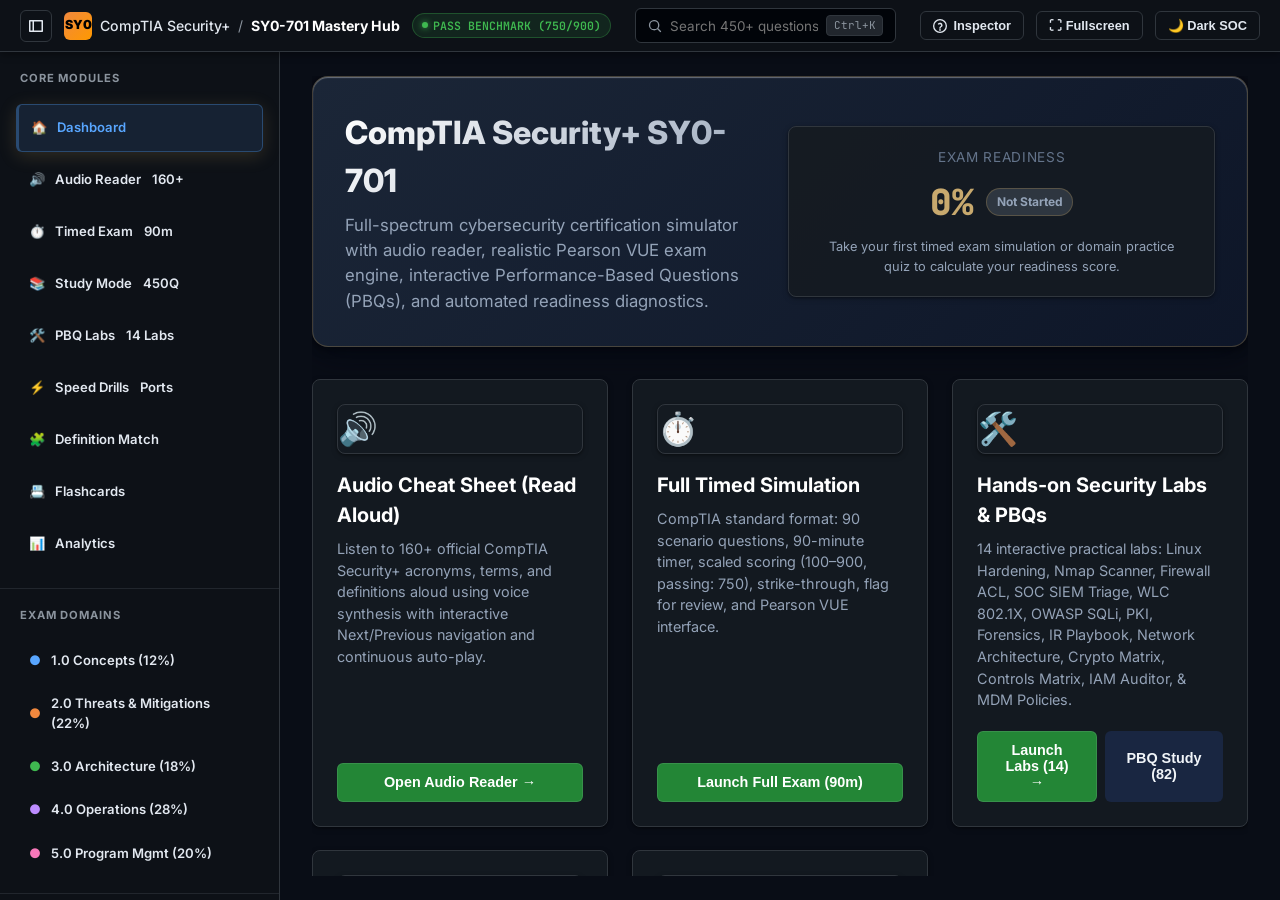
==== commit 50da41df: "feat(ui): integrate high-gloss lacquer styling, MCP baseline telemetry, and PBQ diagnostic enhanceme" ====
--- a/index.html
+++ b/index.html
@@ -3,261 +3,548 @@
 <head>
   <meta charset="UTF-8">
   <meta name="viewport" content="width=device-width, initial-scale=1.0">
-  <title>CompTIA Security+ (SY0-701) Exam Simulator & Mastery Hub</title>
+  <title>CompTIA Security+ (SY0-701) Exam Simulator & Mastery Hub | Enterprise Studio</title>
   <meta name="description" content="Realistic Pearson VUE style CompTIA Security+ SY0-701 Exam Simulator with PBQ simulations, flashcards, port drills, audio reader, and readiness analytics.">
-  <link rel="stylesheet" href="styles/app.css">
   <link rel="preconnect" href="https://fonts.googleapis.com">
   <link rel="preconnect" href="https://fonts.gstatic.com" crossorigin>
-  <link href="https://fonts.googleapis.com/css2?family=JetBrains+Mono:wght@400;600;700;800&family=Plus+Jakarta+Sans:wght@400;500;600;700;800&display=swap" rel="stylesheet">
-  <script src="cosmic-background.js"></script>
+  <link href="https://fonts.googleapis.com/css2?family=Inter:wght@400;500;600;700;800&family=JetBrains+Mono:wght@400;500;600;700;800&family=Plus+Jakarta+Sans:wght@400;500;600;700;800&display=swap" rel="stylesheet">
+  
+  <!-- Base Application Stylesheet -->
+  <link rel="stylesheet" href="styles/app.css">
+  
+  <!-- Antigravity Baseline Integration -->
+  <link rel="stylesheet" href="high-gloss-lacquer.css">
+  <link rel="stylesheet" href="aws-enterprise-baseline.css">
+  <script src="high-gloss-lacquer.js" defer></script>
+  <script src="cosmic-background.js" defer></script>
+  <script src="mcp-baseline.js" defer></script>
+  <script src="aws-enterprise-baseline.js" defer></script>
+
+  <style>
+    /* AWS Enterprise Fullscreen Layout Overrides */
+    html, body {
+      width: 100vw;
+      height: 100vh;
+      overflow: hidden !important;
+      background-color: var(--gh-canvas-default, #090d16);
+      color: var(--gh-text-primary, #ffffff);
+      margin: 0;
+      padding: 0;
+    }
+
+    #app-shell.app-root {
+      width: 100vw;
+      height: 100vh;
+      overflow: hidden;
+      display: flex;
+      flex-direction: column;
+    }
+
+    .workspace-body {
+      display: flex;
+      flex: 1;
+      height: calc(100vh - var(--header-height, 52px));
+      overflow: hidden;
+      position: relative;
+    }
+
+    .app-main-viewport {
+      flex: 1;
+      height: 100%;
+      overflow-y: auto;
+      background: var(--gh-canvas-default, #090d16);
+      padding: 1.5rem 2rem;
+      position: relative;
+    }
+
+    .app-main-viewport .view-panel {
+      display: none;
+      width: 100%;
+      max-width: 100%;
+      padding: 0;
+      margin: 0;
+    }
+
+    .app-main-viewport .view-panel.active-panel {
+      display: block;
+    }
+
+    /* Top Command Header Styling */
+    .top-header {
+      height: var(--header-height, 52px);
+      min-height: var(--header-height, 52px);
+      background: var(--gh-canvas-subtle, #0d1117);
+      border-bottom: 1px solid var(--gh-border-default, #30363d);
+      display: flex;
+      align-items: center;
+      justify-content: space-between;
+      padding: 0 1.25rem;
+      z-index: 100;
+      box-shadow: 0 2px 8px rgba(0, 0, 0, 0.4);
+    }
+
+    .header-left, .header-right {
+      display: flex;
+      align-items: center;
+      gap: 0.75rem;
+    }
+
+    .header-center {
+      flex: 1;
+      max-width: 540px;
+      margin: 0 1.5rem;
+    }
+
+    .sidebar-toggle-btn {
+      background: transparent;
+      border: 1px solid var(--gh-border-default, #30363d);
+      color: var(--gh-text-secondary, #e2e8f0);
+      border-radius: 6px;
+      width: 32px;
+      height: 32px;
+      display: flex;
+      align-items: center;
+      justify-content: center;
+      cursor: pointer;
+      transition: all 0.15s ease;
+    }
+
+    .sidebar-toggle-btn:hover {
+      background: var(--gh-border-muted, #21262d);
+      color: #ffffff;
+    }
+
+    .repo-breadcrumbs {
+      display: flex;
+      align-items: center;
+      gap: 0.5rem;
+      font-size: 0.88rem;
+    }
+
+    .brand-mark-splus {
+      display: inline-flex;
+      align-items: center;
+      justify-content: center;
+      width: 28px;
+      height: 28px;
+      border-radius: 6px;
+      background: linear-gradient(135deg, #f0883e 0%, #ff9900 100%);
+      color: #000;
+      font-weight: 900;
+      font-size: 0.78rem;
+    }
+
+    .crumb-org {
+      color: var(--gh-text-secondary, #e2e8f0);
+      font-weight: 500;
+      text-decoration: none;
+    }
+
+    .crumb-sep {
+      color: var(--gh-text-muted, #8b949e);
+    }
+
+    .crumb-repo {
+      color: var(--gh-text-primary, #ffffff);
+      font-weight: 700;
+    }
+
+    .badge-status {
+      display: inline-flex;
+      align-items: center;
+      gap: 0.35rem;
+      font-size: 0.72rem;
+      font-weight: 600;
+      padding: 0.15rem 0.55rem;
+      border-radius: 9999px;
+      background: rgba(63, 185, 80, 0.12);
+      border: 1px solid rgba(63, 185, 80, 0.3);
+      color: #3fb950;
+      font-family: var(--font-mono, monospace);
+    }
+
+    .badge-status::before {
+      content: '';
+      width: 6px;
+      height: 6px;
+      border-radius: 50%;
+      background: #3fb950;
+      box-shadow: 0 0 6px #3fb950;
+    }
+
+    /* Sidebar sections */
+    .sidebar-section {
+      padding: 0.75rem 0.5rem;
+      border-bottom: 1px solid var(--gh-border-muted, #21262d);
+    }
+
+    .sidebar-header {
+      font-size: 0.7rem;
+      font-weight: 700;
+      text-transform: uppercase;
+      letter-spacing: 0.08em;
+      color: var(--gh-text-muted, #8b949e);
+      padding: 0.35rem 0.75rem;
+      margin-bottom: 0.25rem;
+    }
+
+    /* Sidebar Footer */
+    .sidebar-footer {
+      margin-top: auto;
+      padding: 0.75rem;
+      border-top: 1px solid var(--gh-border-default, #30363d);
+      font-size: 0.74rem;
+      color: var(--gh-text-muted, #8b949e);
+      display: flex;
+      flex-direction: column;
+      gap: 0.5rem;
+    }
+  </style>
 </head>
 <body>
-  <div id="app-shell">
-    <!-- Main Top Navigation -->
-    <header class="navbar">
-      <div class="nav-container">
-        <a href="#" class="nav-brand" data-view="dashboard">
-          <span class="brand-icon">🛡️</span>
-          <div>
-            <div class="brand-title">Security+ Simulator</div>
-          </div>
-          <span class="brand-version">SY0-701</span>
-        </a>
-
-        <ul class="nav-links-list">
-          <li><a href="#" class="nav-link active" data-view="dashboard"><span>🏠</span> Dashboard</a></li>
-          <li><a href="#" class="nav-link" data-view="audio-reader"><span>🔊</span> Read Aloud</a></li>
-          <li><a href="#" class="nav-link" data-view="exam"><span>⏱️</span> Timed Exam</a></li>
-          <li><a href="#" class="nav-link" data-view="practice"><span>📚</span> Study Mode</a></li>
-          <li><a href="#" class="nav-link" data-view="pbq"><span>🛠️</span> PBQ Labs</a></li>
-          <li><a href="#" class="nav-link" data-view="drills"><span>⚡</span> Speed Drills</a></li>
-          <li><a href="#" class="nav-link" data-view="matching"><span>🧩</span> Definition Match</a></li>
-          <li><a href="#" class="nav-link" data-view="flashcards"><span>📇</span> Flashcards</a></li>
-          <li><a href="#" class="nav-link" data-view="analytics"><span>📊</span> Analytics</a></li>
-        </ul>
-
-        <div class="nav-actions">
-          <button id="btn-theme-toggle" class="action-pill-btn">
-            🌙 Dark SOC
-          </button>
-        </div>
+  <div id="app-shell" class="app-root">
+    <!-- Top Global Command Header -->
+    <header class="top-header">
+      <div class="header-left">
+        <button class="sidebar-toggle-btn" onclick="AntigravityEnterprise.toggleSidebar()" title="Toggle Sidebar (Ctrl+B)">
+          <svg width="16" height="16" viewBox="0 0 16 16" fill="currentColor"><path d="M1 2.75C1 2.336 1.336 2 1.75 2h12.5c.414 0 .75.336.75.75v10.5a.75.75 0 01-.75.75H1.75a.75.75 0 01-.75-.75V2.75zM2.5 3.5v9h2v-9h-2zm3.5 9h7.5v-9H6v9z"/></svg>
+        </button>
+        <div class="repo-breadcrumbs">
+          <span class="brand-mark-splus">SY0</span>
+          <a href="#" class="crumb-org" onclick="window.app.showView('dashboard'); return false;">CompTIA Security+</a>
+          <span class="crumb-sep">/</span>
+          <span class="crumb-repo">SY0-701 Mastery Hub</span>
+        </div>
+        <span class="badge-status">PASS BENCHMARK (750/900)</span>
+      </div>
+
+      <div class="header-center">
+        <div class="command-search-box">
+          <svg width="14" height="14" viewBox="0 0 16 16" fill="currentColor" style="color:var(--gh-text-muted); flex-shrink:0;"><path d="M10.68 11.74a6 6 0 0 1-7.922-8.982 6 6 0 0 1 8.982 7.922l3.04 3.04a.749.749 0 0 1-.326 1.275.749.749 0 0 1-.734-.215l-3.04-3.04zM11.5 7a4.5 4.5 0 1 0-9 0 4.5 4.5 0 0 0 9 0z"/></svg>
+          <input type="text" id="global-search-input" placeholder="Search 450+ questions, 160+ acronyms, PBQ labs, ports... (Press Ctrl+K)" />
+          <span class="command-kbd">Ctrl+K</span>
+        </div>
+      </div>
+
+      <div class="header-right">
+        <button class="gh-btn" onclick="window.openCompTIAInspectorHelp()" title="Inspect Exam Blueprint & Key Objectives">
+          <svg width="14" height="14" viewBox="0 0 16 16" fill="currentColor"><path d="M0 8a8 8 0 1 1 16 0A8 8 0 0 1 0 8zm8-6.5a6.5 6.5 0 1 0 0 13 6.5 6.5 0 0 0 0-13zM6.92 6.085h.001a.749.749 0 1 1-1.342-.67 3.003 3.003 0 0 1 5.341 1.67c0 1.09-.643 1.76-1.272 2.197-.534.372-.948.657-.948 1.218a.75.75 0 0 1-1.5 0c0-1.22.756-1.854 1.378-2.29.47-.33.742-.56.742-.925a1.502 1.502 0 0 0-2.4-.999zM8 13.5a1 1 0 1 1 0-2 1 1 0 0 1 0 2z"/></svg>
+          Inspector
+        </button>
+        <button class="gh-btn" onclick="AntigravityEnterprise.toggleFullscreen()" title="Fullscreen Viewport">
+          ⛶ Fullscreen
+        </button>
+        <button id="btn-theme-toggle" class="gh-btn">
+          🌙 Dark SOC
+        </button>
       </div>
     </header>
 
-    <!-- VIEW 1: DASHBOARD -->
-    <main id="view-dashboard" class="view-panel active-panel">
-      <!-- Hero Banner -->
-      <section class="dashboard-hero">
-        <div class="dash-welcome">
-          <h1>CompTIA Security+ SY0-701</h1>
-          <p>Full-spectrum cybersecurity certification simulator with audio reader, realistic Pearson VUE exam engine, interactive Performance-Based Questions (PBQs), and automated readiness diagnostics.</p>
-        </div>
-
-        <div class="hero-readiness-widget">
-          <div class="readiness-label">Exam Readiness</div>
-          <div class="readiness-value-row">
-            <span id="dash-readiness-num" class="readiness-score-big">0%</span>
-            <span id="dash-readiness-tag" class="readiness-tag badge-neutral">Not Started</span>
-          </div>
-          <div id="dash-readiness-advice" class="readiness-sub-advice">Take a timed exam to evaluate your score</div>
-        </div>
-      </section>
-
-      <!-- Launch Modes Grid -->
-      <section class="dashboard-actions-grid">
-        <div class="launch-card" style="border-color: rgba(56, 189, 248, 0.4); background: linear-gradient(135deg, rgba(30, 41, 59, 0.9), rgba(15, 23, 42, 0.9));">
-          <div class="card-icon-big">🔊</div>
-          <h3>Audio Cheat Sheet (Read Aloud)</h3>
-          <p>Listen to 160+ official CompTIA Security+ acronyms, terms, and definitions aloud using voice synthesis with interactive Next/Previous navigation and continuous auto-play.</p>
-          <button class="exam-nav-btn primary" onclick="window.app.showView('audio-reader')">Open Audio Reader →</button>
-        </div>
-
-        <div class="launch-card">
-          <div class="card-icon-big">⏱️</div>
-          <h3>Full Timed Simulation</h3>
-          <p>CompTIA standard format: 90 scenario questions, 90-minute timer, scaled scoring (100–900, passing: 750), strike-through, flag for review, and Pearson VUE interface.</p>
-          <button id="btn-start-full-exam" class="exam-nav-btn primary" onclick="window.app.startFullExam()">Launch Full Exam (90m)</button>
-        </div>
-
-        <div class="launch-card" style="border-color: rgba(52, 211, 153, 0.4); background: linear-gradient(135deg, rgba(30, 41, 59, 0.9), rgba(6, 78, 59, 0.2));">
-          <div class="card-icon-big">🛠️</div>
-          <h3>Hands-on Security Labs & PBQs</h3>
-          <p>14 interactive practical labs: Linux Hardening, Nmap Scanner, Firewall ACL, SOC SIEM Triage, WLC 802.1X, OWASP SQLi, PKI, Forensics, IR Playbook, Network Architecture, Crypto Matrix, Controls Matrix, IAM Auditor, & MDM Policies.</p>
-          <div style="display: flex; gap: 0.5rem; margin-top: auto;">
-            <button class="exam-nav-btn primary" onclick="window.app.startPbqLab(0)" style="flex: 1;">Launch Labs (14) →</button>
-            <button class="exam-nav-btn secondary" onclick="window.app.startPbqStudy()" style="flex: 1;">PBQ Study (82)</button>
-          </div>
-        </div>
-
-        <div class="launch-card" style="border-color: rgba(168, 85, 247, 0.4); background: linear-gradient(135deg, rgba(30, 41, 59, 0.9), rgba(88, 28, 135, 0.2));">
-          <div class="card-icon-big">🧩</div>
-          <h3>Definition & Word Matcher</h3>
-          <p>Interactive matching drill powered by the updated CompTIA acronyms doc: Match words & acronyms to definitions with Column Match, Cyber Grid, and 60-second Speed Rush!</p>
-          <button class="exam-nav-btn primary" onclick="window.app.showView('matching')">Launch Matcher (70+ Terms) →</button>
-        </div>
-
-        <div class="launch-card">
-          <div class="card-icon-big">📚</div>
-          <h3>Domain Study Mode</h3>
-          <p>Instant answer verification with comprehensive rationales and distractor breakdown. Filter by official SY0-701 exam domain, PBQs, or review bookmarked questions.</p>
-          <button class="exam-nav-btn secondary" onclick="window.app.showView('practice', 'all')">Enter Study Mode</button>
-        </div>
-      </section>
-
-      <!-- Quick Vault / Targeted Practice -->
-      <section class="dashboard-actions-grid" style="margin-bottom: 2rem;">
-        <div class="launch-card" style="border-color: rgba(245, 158, 11, 0.4);">
-          <div style="display: flex; justify-content: space-between; align-items: center; margin-bottom: 0.5rem;">
-            <h3>🎯 Weak Area Vault</h3>
-            <span id="dash-missed-count" class="readiness-tag badge-warn" style="font-size: 0.9rem;">0</span>
-          </div>
-          <p>Questions answered incorrectly in previous attempts are automatically stored here for targeted remediation.</p>
-          <button id="btn-dash-missed" class="exam-nav-btn secondary" onclick="window.app.startMissedPractice()">Drill Missed Questions</button>
-        </div>
-
-        <div class="launch-card" style="border-color: rgba(56, 189, 248, 0.4);">
-          <div style="display: flex; justify-content: space-between; align-items: center; margin-bottom: 0.5rem;">
-            <h3>⭐ Bookmarked Questions</h3>
-            <span id="dash-bookmark-count" class="readiness-tag badge-info" style="font-size: 0.9rem;">0</span>
-          </div>
-          <p>Review and practice items you manually flagged or bookmarked during your study sessions.</p>
-          <button id="btn-dash-bookmarks" class="exam-nav-btn secondary" onclick="window.app.showView('practice', 'bookmarked')">Review Bookmarks</button>
-        </div>
-
-        <div class="launch-card" style="border-color: rgba(168, 85, 247, 0.4);">
-          <h3>⚙️ Custom Exam Builder</h3>
-          <p>Create a customized exam with your choice of question count (10, 25, 50, 90), time limit, and specific domains or PBQs.</p>
-          <button id="btn-custom-exam" class="exam-nav-btn neutral" onclick="window.app.openCustomExamModal()">Build Custom Exam</button>
-        </div>
-      </section>
-
-      <!-- Mock Exam Series (Exams 1 to 5 + Dedicated PBQ Exam) -->
-      <section style="margin-bottom: 2rem;">
-        <h2 class="dash-section-title">📝 Official-Style Mock Exam Series & PBQ Practice (450 Questions + 14 Labs)</h2>
-        <div class="dashboard-actions-grid" style="grid-template-columns: repeat(auto-fit, minmax(220px, 1fr));">
-          <div class="launch-card" style="border-top: 4px solid #38bdf8; border-color: rgba(56, 189, 248, 0.4); background: linear-gradient(135deg, rgba(30, 41, 59, 0.9), rgba(14, 116, 144, 0.2));">
-            <div style="display: flex; justify-content: space-between; align-items: center;">
-              <h3>🛠️ PBQ Practice Exam</h3>
-              <span class="readiness-tag badge-info" style="font-size: 0.75rem;">82 PBQs</span>
-            </div>
-            <p>Dedicated simulation of all Matching, Ordering sequence, and Multi-select PBQs.</p>
-            <div style="display: flex; gap: 0.5rem; margin-top: auto;">
-              <button class="exam-nav-btn primary btn-launch-exam-set" data-set="PBQ Practice Exam" onclick="window.app.startPbqExam()" style="flex: 1; font-size: 0.85rem; padding: 0.5rem 0.75rem;">⏱️ Timed</button>
-              <button class="exam-nav-btn secondary btn-launch-study-set" data-filter="pbq-all" onclick="window.app.startPbqStudy()" style="flex: 1; font-size: 0.85rem; padding: 0.5rem 0.75rem;">📚 Study</button>
-            </div>
-          </div>
-
-          <div class="launch-card" style="border-top: 4px solid var(--accent-blue);">
-            <h3>Mock Exam 1</h3>
-            <p>90 Questions • 90 Mins • Scaled 100-900. Authentic format with PBQs upfront.</p>
-            <div style="display: flex; gap: 0.5rem; margin-top: auto;">
-              <button class="exam-nav-btn primary btn-launch-exam-set" data-set="Practice Exam 1" onclick="window.app.launchExamSet('Practice Exam 1')" style="flex: 1; font-size: 0.85rem; padding: 0.5rem 0.75rem;">⏱️ Timed</button>
-              <button class="exam-nav-btn secondary btn-launch-study-set" data-filter="exam-1" onclick="window.app.launchStudySet('exam-1')" style="flex: 1; font-size: 0.85rem; padding: 0.5rem 0.75rem;">📚 Study</button>
-            </div>
-          </div>
-
-          <div class="launch-card" style="border-top: 4px solid var(--accent-green);">
-            <h3>Mock Exam 2</h3>
-            <p>90 Questions • 90 Mins • In-depth architecture & operations scenarios.</p>
-            <div style="display: flex; gap: 0.5rem; margin-top: auto;">
-              <button class="exam-nav-btn primary btn-launch-exam-set" data-set="Practice Exam 2" onclick="window.app.launchExamSet('Practice Exam 2')" style="flex: 1; font-size: 0.85rem; padding: 0.5rem 0.75rem;">⏱️ Timed</button>
-              <button class="exam-nav-btn secondary btn-launch-study-set" data-filter="exam-2" onclick="window.app.launchStudySet('exam-2')" style="flex: 1; font-size: 0.85rem; padding: 0.5rem 0.75rem;">📚 Study</button>
-            </div>
-          </div>
-
-          <div class="launch-card" style="border-top: 4px solid var(--accent-amber);">
-            <h3>Mock Exam 3</h3>
-            <p>90 Questions • 90 Mins • Advanced threats, cloud & forensics questions.</p>
-            <div style="display: flex; gap: 0.5rem; margin-top: auto;">
-              <button class="exam-nav-btn primary btn-launch-exam-set" data-set="Practice Exam 3" onclick="window.app.launchExamSet('Practice Exam 3')" style="flex: 1; font-size: 0.85rem; padding: 0.5rem 0.75rem;">⏱️ Timed</button>
-              <button class="exam-nav-btn secondary btn-launch-study-set" data-filter="exam-3" onclick="window.app.launchStudySet('exam-3')" style="flex: 1; font-size: 0.85rem; padding: 0.5rem 0.75rem;">📚 Study</button>
-            </div>
-          </div>
-
-          <div class="launch-card" style="border-top: 4px solid var(--accent-purple);">
-            <h3>Mock Exam 4</h3>
-            <p>90 Questions • 90 Mins • Threat management & governance deep-dive.</p>
-            <div style="display: flex; gap: 0.5rem; margin-top: auto;">
-              <button class="exam-nav-btn primary btn-launch-exam-set" data-set="Practice Exam 4" onclick="window.app.launchExamSet('Practice Exam 4')" style="flex: 1; font-size: 0.85rem; padding: 0.5rem 0.75rem;">⏱️ Timed</button>
-              <button class="exam-nav-btn secondary btn-launch-study-set" data-filter="exam-4" onclick="window.app.launchStudySet('exam-4')" style="flex: 1; font-size: 0.85rem; padding: 0.5rem 0.75rem;">📚 Study</button>
-            </div>
-          </div>
-
-          <div class="launch-card" style="border-top: 4px solid var(--accent-red);">
-            <h3>Practice Exam 05</h3>
-            <p>90 Questions • 90 Mins • Comprehensive final test readiness exam.</p>
-            <div style="display: flex; gap: 0.5rem; margin-top: auto;">
-              <button class="exam-nav-btn primary btn-launch-exam-set" data-set="Practice Exam 5" onclick="window.app.launchExamSet('Practice Exam 5')" style="flex: 1; font-size: 0.85rem; padding: 0.5rem 0.75rem;">⏱️ Timed</button>
-              <button class="exam-nav-btn secondary btn-launch-study-set" data-filter="exam-5" onclick="window.app.launchStudySet('exam-5')" style="flex: 1; font-size: 0.85rem; padding: 0.5rem 0.75rem;">📚 Study</button>
-            </div>
-          </div>
-        </div>
-      </section>
-
-      <!-- Domain Mastery Section -->
-      <section>
-        <h2 class="dash-section-title">CompTIA Security+ SY0-701 Domain Breakdown</h2>
-        <div id="dash-domain-bars" class="domain-bars-grid">
-          <!-- Rendered dynamically by app.js -->
-        </div>
-      </section>
-    </main>
-
-    <!-- VIEW 2: AUDIO READER (READ ALOUD) -->
-    <main id="view-audio-reader" class="view-panel">
-      <div id="audio-reader-screen-container">
-        <!-- Rendered dynamically by audioReaderEngine.js -->
-      </div>
-    </main>
-
-    <!-- VIEW 3: TIMED EXAM -->
-    <main id="view-exam" class="view-panel">
-      <div id="exam-screen-container">
-        <!-- Rendered dynamically by examEngine.js -->
-      </div>
-    </main>
-
-    <!-- VIEW 4: PRACTICE / STUDY MODE -->
-    <main id="view-practice" class="view-panel">
-      <div id="practice-screen-container">
-        <!-- Rendered dynamically by practiceEngine.js -->
-      </div>
-    </main>
-
-    <!-- VIEW 5: PBQ LABS -->
-    <main id="view-pbq" class="view-panel">
-      <div id="pbq-screen-container">
-        <!-- Rendered dynamically by pbqEngine.js -->
-      </div>
-    </main>
-
-    <!-- VIEW 6: SPEED DRILLS -->
-    <main id="view-drills" class="view-panel">
-      <div id="drills-screen-container">
-        <!-- Rendered dynamically by flashcardEngine.js -->
-      </div>
-    </main>
-
-    <!-- VIEW 7: FLASHCARDS -->
-    <main id="view-flashcards" class="view-panel">
-      <div id="flashcard-screen-container">
-        <!-- Rendered dynamically by flashcardEngine.js -->
-      </div>
-    </main>
-
-    <!-- VIEW 8: DEFINITION & WORD MATCHER -->
-    <main id="view-matching" class="view-panel">
-      <div id="matching-screen-container">
-        <!-- Rendered dynamically by matchingEngine.js -->
-      </div>
-    </main>
-
-    <!-- VIEW 9: ANALYTICS -->
-    <main id="view-analytics" class="view-panel">
-      <div id="analytics-screen-container">
-        <!-- Rendered dynamically by analytics.js -->
-      </div>
-    </main>
+    <!-- Workspace Body -->
+    <div class="workspace-body">
+      <!-- Collapsible Left Navigation Sidebar -->
+      <aside class="app-sidebar">
+        <!-- Study Modes Navigation -->
+        <div class="sidebar-section">
+          <div class="sidebar-header">Core Modules</div>
+          <ul class="sidebar-nav-list">
+            <li><a href="#" class="sidebar-item nav-link active" data-view="dashboard"><span>🏠</span> <span class="sidebar-label">Dashboard</span></a></li>
+            <li><a href="#" class="sidebar-item nav-link" data-view="audio-reader"><span>🔊</span> <span class="sidebar-label">Audio Reader</span> <span class="nav-badge">160+</span></a></li>
+            <li><a href="#" class="sidebar-item nav-link" data-view="exam"><span>⏱️</span> <span class="sidebar-label">Timed Exam</span> <span class="nav-badge">90m</span></a></li>
+            <li><a href="#" class="sidebar-item nav-link" data-view="practice"><span>📚</span> <span class="sidebar-label">Study Mode</span> <span class="nav-badge">450Q</span></a></li>
+            <li><a href="#" class="sidebar-item nav-link" data-view="pbq"><span>🛠️</span> <span class="sidebar-label">PBQ Labs</span> <span class="nav-badge">14 Labs</span></a></li>
+            <li><a href="#" class="sidebar-item nav-link" data-view="drills"><span>⚡</span> <span class="sidebar-label">Speed Drills</span> <span class="nav-badge">Ports</span></a></li>
+            <li><a href="#" class="sidebar-item nav-link" data-view="matching"><span>🧩</span> <span class="sidebar-label">Definition Match</span></a></li>
+            <li><a href="#" class="sidebar-item nav-link" data-view="flashcards"><span>📇</span> <span class="sidebar-label">Flashcards</span></a></li>
+            <li><a href="#" class="sidebar-item nav-link" data-view="analytics"><span>📊</span> <span class="sidebar-label">Analytics</span></a></li>
+          </ul>
+        </div>
+
+        <!-- Official SY0-701 Domains -->
+        <div class="sidebar-section">
+          <div class="sidebar-header">Exam Domains</div>
+          <ul class="sidebar-nav-list">
+            <li><a href="#" class="sidebar-item" onclick="window.app.startDomainPractice(1); return false;"><span style="color:#58a6ff;">●</span> <span class="sidebar-label">1.0 Concepts (12%)</span></a></li>
+            <li><a href="#" class="sidebar-item" onclick="window.app.startDomainPractice(2); return false;"><span style="color:#f0883e;">●</span> <span class="sidebar-label">2.0 Threats & Mitigations (22%)</span></a></li>
+            <li><a href="#" class="sidebar-item" onclick="window.app.startDomainPractice(3); return false;"><span style="color:#3fb950;">●</span> <span class="sidebar-label">3.0 Architecture (18%)</span></a></li>
+            <li><a href="#" class="sidebar-item" onclick="window.app.startDomainPractice(4); return false;"><span style="color:#bc8cff;">●</span> <span class="sidebar-label">4.0 Operations (28%)</span></a></li>
+            <li><a href="#" class="sidebar-item" onclick="window.app.startDomainPractice(5); return false;"><span style="color:#f778ba;">●</span> <span class="sidebar-label">5.0 Program Mgmt (20%)</span></a></li>
+          </ul>
+        </div>
+
+        <!-- Readiness Tracker Box -->
+        <div class="sidebar-readiness-box">
+          <div class="readiness-header">
+            <span>Overall Readiness</span>
+            <span id="side-readiness-val">0%</span>
+          </div>
+          <div class="progress-track">
+            <div id="side-readiness-bar" class="progress-fill" style="width: 0%;"></div>
+          </div>
+          <div class="readiness-meta">
+            <span>Target: 750 / 900</span>
+            <span>Pass Benchmark</span>
+          </div>
+        </div>
+
+        <!-- Sidebar Footer -->
+        <div class="sidebar-footer">
+          <a href="Security_Plus_Cheatsheet_Zero_To_Mastery_V1.01.pdf" target="_blank" class="gh-btn" style="width:100%; justify-content:center;">
+            📄 Download Cheatsheet (PDF)
+          </a>
+          <a href="diagnose.html" class="gh-btn" style="width:100%; justify-content:center;">
+            🩺 System Diagnostic
+          </a>
+        </div>
+      </aside>
+
+      <!-- Center Fluid Viewport -->
+      <main class="app-main-viewport">
+        <!-- VIEW 1: DASHBOARD -->
+        <div id="view-dashboard" class="view-panel active-panel">
+          <!-- Hero Banner -->
+          <section class="dashboard-hero">
+            <div class="dash-welcome">
+              <h1>CompTIA Security+ SY0-701</h1>
+              <p>Full-spectrum cybersecurity certification simulator with audio reader, realistic Pearson VUE exam engine, interactive Performance-Based Questions (PBQs), and automated readiness diagnostics.</p>
+            </div>
+
+            <div class="hero-readiness-widget">
+              <div class="readiness-label">Exam Readiness</div>
+              <div class="readiness-value-row">
+                <span id="dash-readiness-num" class="readiness-score-big">0%</span>
+                <span id="dash-readiness-tag" class="readiness-tag badge-neutral">Not Started</span>
+              </div>
+              <div id="dash-readiness-advice" class="readiness-sub-advice">Take a timed exam to evaluate your score</div>
+            </div>
+          </section>
+
+          <!-- Launch Modes Grid -->
+          <section class="dashboard-actions-grid">
+            <div class="launch-card" style="border-color: rgba(56, 189, 248, 0.4);">
+              <div class="card-icon-big">🔊</div>
+              <h3>Audio Cheat Sheet (Read Aloud)</h3>
+              <p>Listen to 160+ official CompTIA Security+ acronyms, terms, and definitions aloud using voice synthesis with interactive Next/Previous navigation and continuous auto-play.</p>
+              <button class="exam-nav-btn primary" onclick="window.app.showView('audio-reader')">Open Audio Reader →</button>
+            </div>
+
+            <div class="launch-card">
+              <div class="card-icon-big">⏱️</div>
+              <h3>Full Timed Simulation</h3>
+              <p>CompTIA standard format: 90 scenario questions, 90-minute timer, scaled scoring (100–900, passing: 750), strike-through, flag for review, and Pearson VUE interface.</p>
+              <button id="btn-start-full-exam" class="exam-nav-btn primary" onclick="window.app.startFullExam()">Launch Full Exam (90m)</button>
+            </div>
+
+            <div class="launch-card" style="border-color: rgba(52, 211, 153, 0.4);">
+              <div class="card-icon-big">🛠️</div>
+              <h3>Hands-on Security Labs & PBQs</h3>
+              <p>14 interactive practical labs: Linux Hardening, Nmap Scanner, Firewall ACL, SOC SIEM Triage, WLC 802.1X, OWASP SQLi, PKI, Forensics, IR Playbook, Network Architecture, Crypto Matrix, Controls Matrix, IAM Auditor, & MDM Policies.</p>
+              <div style="display: flex; gap: 0.5rem; margin-top: auto;">
+                <button class="exam-nav-btn primary" onclick="window.app.startPbqLab(0)" style="flex: 1;">Launch Labs (14) →</button>
+                <button class="exam-nav-btn secondary" onclick="window.app.startPbqStudy()" style="flex: 1;">PBQ Study (82)</button>
+              </div>
+            </div>
+
+            <div class="launch-card" style="border-color: rgba(168, 85, 247, 0.4);">
+              <div class="card-icon-big">🧩</div>
+              <h3>Definition & Word Matcher</h3>
+              <p>Interactive matching drill powered by the updated CompTIA acronyms doc: Match words & acronyms to definitions with Column Match, Cyber Grid, and 60-second Speed Rush!</p>
+              <button class="exam-nav-btn primary" onclick="window.app.showView('matching')">Launch Matcher (70+ Terms) →</button>
+            </div>
+
+            <div class="launch-card">
+              <div class="card-icon-big">📚</div>
+              <h3>Domain Study Mode</h3>
+              <p>Instant answer verification with comprehensive rationales and distractor breakdown. Filter by official SY0-701 exam domain, PBQs, or review bookmarked questions.</p>
+              <button class="exam-nav-btn secondary" onclick="window.app.showView('practice', 'all')">Enter Study Mode</button>
+            </div>
+          </section>
+
+          <!-- Quick Vault / Targeted Practice -->
+          <section class="dashboard-actions-grid" style="margin-bottom: 2rem;">
+            <div class="launch-card" style="border-color: rgba(245, 158, 11, 0.4);">
+              <div style="display: flex; justify-content: space-between; align-items: center; margin-bottom: 0.5rem;">
+                <h3>🎯 Weak Area Vault</h3>
+                <span id="dash-missed-count" class="readiness-tag badge-warn" style="font-size: 0.9rem;">0</span>
+              </div>
+              <p>Questions answered incorrectly in previous attempts are automatically stored here for targeted remediation.</p>
+              <button id="btn-dash-missed" class="exam-nav-btn secondary" onclick="window.app.startMissedPractice()">Drill Missed Questions</button>
+            </div>
+
+            <div class="launch-card" style="border-color: rgba(56, 189, 248, 0.4);">
+              <div style="display: flex; justify-content: space-between; align-items: center; margin-bottom: 0.5rem;">
+                <h3>⭐ Bookmarked Questions</h3>
+                <span id="dash-bookmark-count" class="readiness-tag badge-info" style="font-size: 0.9rem;">0</span>
+              </div>
+              <p>Review and practice items you manually flagged or bookmarked during your study sessions.</p>
+              <button id="btn-dash-bookmarks" class="exam-nav-btn secondary" onclick="window.app.showView('practice', 'bookmarked')">Review Bookmarks</button>
+            </div>
+
+            <div class="launch-card" style="border-color: rgba(168, 85, 247, 0.4);">
+              <h3>⚙️ Custom Exam Builder</h3>
+              <p>Create a customized exam with your choice of question count (10, 25, 50, 90), time limit, and specific domains or PBQs.</p>
+              <button id="btn-custom-exam" class="exam-nav-btn neutral" onclick="window.app.openCustomExamModal()">Build Custom Exam</button>
+            </div>
+          </section>
+
+          <!-- Mock Exam Series (Exams 1 to 5 + Dedicated PBQ Exam) -->
+          <section style="margin-bottom: 2rem;">
+            <h2 class="dash-section-title">📝 Official-Style Mock Exam Series & PBQ Practice (450 Questions + 14 Labs)</h2>
+            <div class="dashboard-actions-grid" style="grid-template-columns: repeat(auto-fit, minmax(220px, 1fr));">
+              <div class="launch-card" style="border-top: 4px solid #38bdf8; border-color: rgba(56, 189, 248, 0.4);">
+                <div style="display: flex; justify-content: space-between; align-items: center;">
+                  <h3>🛠️ PBQ Practice Exam</h3>
+                  <span class="readiness-tag badge-info" style="font-size: 0.75rem;">82 PBQs</span>
+                </div>
+                <p>Dedicated simulation of all Matching, Ordering sequence, and Multi-select PBQs.</p>
+                <div style="display: flex; gap: 0.5rem; margin-top: auto;">
+                  <button class="exam-nav-btn primary btn-launch-exam-set" data-set="PBQ Practice Exam" onclick="window.app.startPbqExam()" style="flex: 1; font-size: 0.85rem; padding: 0.5rem 0.75rem;">⏱️ Timed</button>
+                  <button class="exam-nav-btn secondary btn-launch-study-set" data-filter="pbq-all" onclick="window.app.startPbqStudy()" style="flex: 1; font-size: 0.85rem; padding: 0.5rem 0.75rem;">📚 Study</button>
+                </div>
+              </div>
+
+              <div class="launch-card" style="border-top: 4px solid var(--accent-blue);">
+                <h3>Mock Exam 1</h3>
+                <p>90 Questions • 90 Mins • Scaled 100-900. Authentic format with PBQs upfront.</p>
+                <div style="display: flex; gap: 0.5rem; margin-top: auto;">
+                  <button class="exam-nav-btn primary btn-launch-exam-set" data-set="Practice Exam 1" onclick="window.app.launchExamSet('Practice Exam 1')" style="flex: 1; font-size: 0.85rem; padding: 0.5rem 0.75rem;">⏱️ Timed</button>
+                  <button class="exam-nav-btn secondary btn-launch-study-set" data-filter="exam-1" onclick="window.app.launchStudySet('exam-1')" style="flex: 1; font-size: 0.85rem; padding: 0.5rem 0.75rem;">📚 Study</button>
+                </div>
+              </div>
+
+              <div class="launch-card" style="border-top: 4px solid var(--accent-green);">
+                <h3>Mock Exam 2</h3>
+                <p>90 Questions • 90 Mins • In-depth architecture & operations scenarios.</p>
+                <div style="display: flex; gap: 0.5rem; margin-top: auto;">
+                  <button class="exam-nav-btn primary btn-launch-exam-set" data-set="Practice Exam 2" onclick="window.app.launchExamSet('Practice Exam 2')" style="flex: 1; font-size: 0.85rem; padding: 0.5rem 0.75rem;">⏱️ Timed</button>
+                  <button class="exam-nav-btn secondary btn-launch-study-set" data-filter="exam-2" onclick="window.app.launchStudySet('exam-2')" style="flex: 1; font-size: 0.85rem; padding: 0.5rem 0.75rem;">📚 Study</button>
+                </div>
+              </div>
+
+              <div class="launch-card" style="border-top: 4px solid var(--accent-amber);">
+                <h3>Mock Exam 3</h3>
+                <p>90 Questions • 90 Mins • Advanced threats, cloud & forensics questions.</p>
+                <div style="display: flex; gap: 0.5rem; margin-top: auto;">
+                  <button class="exam-nav-btn primary btn-launch-exam-set" data-set="Practice Exam 3" onclick="window.app.launchExamSet('Practice Exam 3')" style="flex: 1; font-size: 0.85rem; padding: 0.5rem 0.75rem;">⏱️ Timed</button>
+                  <button class="exam-nav-btn secondary btn-launch-study-set" data-filter="exam-3" onclick="window.app.launchStudySet('exam-3')" style="flex: 1; font-size: 0.85rem; padding: 0.5rem 0.75rem;">📚 Study</button>
+                </div>
+              </div>
+
+              <div class="launch-card" style="border-top: 4px solid var(--accent-purple);">
+                <h3>Mock Exam 4</h3>
+                <p>90 Questions • 90 Mins • Threat management & governance deep-dive.</p>
+                <div style="display: flex; gap: 0.5rem; margin-top: auto;">
+                  <button class="exam-nav-btn primary btn-launch-exam-set" data-set="Practice Exam 4" onclick="window.app.launchExamSet('Practice Exam 4')" style="flex: 1; font-size: 0.85rem; padding: 0.5rem 0.75rem;">⏱️ Timed</button>
+                  <button class="exam-nav-btn secondary btn-launch-study-set" data-filter="exam-4" onclick="window.app.launchStudySet('exam-4')" style="flex: 1; font-size: 0.85rem; padding: 0.5rem 0.75rem;">📚 Study</button>
+                </div>
+              </div>
+
+              <div class="launch-card" style="border-top: 4px solid var(--accent-red);">
+                <h3>Practice Exam 05</h3>
+                <p>90 Questions • 90 Mins • Comprehensive final test readiness exam.</p>
+                <div style="display: flex; gap: 0.5rem; margin-top: auto;">
+                  <button class="exam-nav-btn primary btn-launch-exam-set" data-set="Practice Exam 5" onclick="window.app.launchExamSet('Practice Exam 5')" style="flex: 1; font-size: 0.85rem; padding: 0.5rem 0.75rem;">⏱️ Timed</button>
+                  <button class="exam-nav-btn secondary btn-launch-study-set" data-filter="exam-5" onclick="window.app.launchStudySet('exam-5')" style="flex: 1; font-size: 0.85rem; padding: 0.5rem 0.75rem;">📚 Study</button>
+                </div>
+              </div>
+            </div>
+          </section>
+
+          <!-- Domain Mastery Section -->
+          <section>
+            <h2 class="dash-section-title">CompTIA Security+ SY0-701 Domain Breakdown</h2>
+            <div id="dash-domain-bars" class="domain-bars-grid">
+              <!-- Rendered dynamically by app.js -->
+            </div>
+          </section>
+        </div>
+
+        <!-- VIEW 2: AUDIO READER (READ ALOUD) -->
+        <div id="view-audio-reader" class="view-panel">
+          <div id="audio-reader-screen-container"></div>
+        </div>
+
+        <!-- VIEW 3: TIMED EXAM -->
+        <div id="view-exam" class="view-panel">
+          <div id="exam-screen-container"></div>
+        </div>
+
+        <!-- VIEW 4: PRACTICE / STUDY MODE -->
+        <div id="view-practice" class="view-panel">
+          <div id="practice-screen-container"></div>
+        </div>
+
+        <!-- VIEW 5: PBQ LABS -->
+        <div id="view-pbq" class="view-panel">
+          <div id="pbq-screen-container"></div>
+        </div>
+
+        <!-- VIEW 6: SPEED DRILLS -->
+        <div id="view-drills" class="view-panel">
+          <div id="drills-screen-container"></div>
+        </div>
+
+        <!-- VIEW 7: FLASHCARDS -->
+        <div id="view-flashcards" class="view-panel">
+          <div id="flashcard-screen-container"></div>
+        </div>
+
+        <!-- VIEW 8: DEFINITION & WORD MATCHER -->
+        <div id="view-matching" class="view-panel">
+          <div id="matching-screen-container"></div>
+        </div>
+
+        <!-- VIEW 9: ANALYTICS -->
+        <div id="view-analytics" class="view-panel">
+          <div id="analytics-screen-container"></div>
+        </div>
+      </main>
+
+      <!-- Center / Left / Right Dockable Inspector Panel -->
+      <div class="inspector-backdrop" onclick="AntigravityEnterprise.closeInspector()"></div>
+      <aside id="app-inspector" class="app-inspector mode-center hidden">
+        <div class="inspector-head">
+          <div class="inspector-head-title">
+            <span id="insp-icon">🛡️</span>
+            <span id="insp-title">CompTIA Security+ SY0-701 Inspector</span>
+          </div>
+          <div style="display:flex; align-items:center; gap:0.5rem;">
+            <div class="dock-mode-bar">
+              <button class="dock-mode-btn" data-dock="left" onclick="AntigravityEnterprise.setInspectorDock('left')" title="Dock Left">⇱ Left</button>
+              <button class="dock-mode-btn active" data-dock="center" onclick="AntigravityEnterprise.setInspectorDock('center')" title="Focus Center Modal">⛶ Center</button>
+              <button class="dock-mode-btn" data-dock="right" onclick="AntigravityEnterprise.setInspectorDock('right')" title="Dock Right">⇲ Right</button>
+            </div>
+            <button class="btn-close-icon" onclick="AntigravityEnterprise.closeInspector()" title="Close (Esc)">&times;</button>
+          </div>
+        </div>
+        <div id="insp-body-content" class="inspector-body">
+          <div class="detail-card">
+            <div class="detail-heading">🛡️ Official Exam Blueprint</div>
+            <div class="detail-text">
+              CompTIA Security+ SY0-701 validates foundational cybersecurity knowledge across 5 core domains with a passing score of 750 (scaled 100–900).
+            </div>
+          </div>
+          <div class="detail-card">
+            <div class="detail-heading">🔑 Domain Weight Distribution</div>
+            <table style="width:100%; border-collapse:collapse; font-size:0.82rem; margin-top:0.4rem;">
+              <tr><td style="color:var(--gh-text-muted); padding:3px 0;">1.0 General Security Concepts</td><td style="color:#58a6ff; font-weight:700; text-align:right;">12%</td></tr>
+              <tr><td style="color:var(--gh-text-muted); padding:3px 0;">2.0 Threats, Vulnerabilities & Mitigations</td><td style="color:#f0883e; font-weight:700; text-align:right;">22%</td></tr>
+              <tr><td style="color:var(--gh-text-muted); padding:3px 0;">3.0 Security Architecture</td><td style="color:#3fb950; font-weight:700; text-align:right;">18%</td></tr>
+              <tr><td style="color:var(--gh-text-muted); padding:3px 0;">4.0 Security Operations</td><td style="color:#bc8cff; font-weight:700; text-align:right;">28%</td></tr>
+              <tr><td style="color:var(--gh-text-muted); padding:3px 0;">5.0 Security Program Management & Oversight</td><td style="color:#f778ba; font-weight:700; text-align:right;">20%</td></tr>
+            </table>
+          </div>
+          <div class="detail-card">
+            <div class="detail-heading">⚡ Inspection Quick Actions</div>
+            <div style="display:flex; gap:0.5rem; flex-wrap:wrap;">
+              <button class="gh-btn" onclick="window.app.showView('audio-reader'); AntigravityEnterprise.closeInspector();" style="flex:1;">🔊 Audio Cheat Sheet</button>
+              <button class="gh-btn" onclick="window.app.startPbqLab(0); AntigravityEnterprise.closeInspector();" style="flex:1;">🛠️ Launch Labs (14)</button>
+              <a href="Security_Plus_Cheatsheet_Zero_To_Mastery_V1.01.pdf" target="_blank" class="gh-btn-primary" style="flex:1; text-align:center;">📄 PDF Cheatsheet</a>
+            </div>
+          </div>
+        </div>
+      </aside>
+    </div>
 
     <!-- MODAL: Custom Exam Builder -->
     <div id="modal-custom-exam" class="modal-overlay">
@@ -335,7 +622,102 @@
     </div>
   </div>
 
-  <!-- Application Scripts -->
+  <!-- Inspector & Search Integration Helper Script -->
+  <script>
+    window.openCompTIAInspectorHelp = function() {
+      window.openCompTIAInspector();
+    };
+
+    window.openCompTIAInspector = function(data) {
+      if (!window.AntigravityEnterprise) return;
+      if (data) {
+        if (data.title && document.getElementById('insp-title')) {
+          document.getElementById('insp-title').textContent = data.title;
+        }
+        if (data.content && document.getElementById('insp-body-content')) {
+          document.getElementById('insp-body-content').innerHTML = data.content;
+        }
+      }
+      AntigravityEnterprise.openInspector(data);
+    };
+
+    // Global Ctrl+K Search Handler
+    document.addEventListener('DOMContentLoaded', () => {
+      // Sync sidebar readiness progress with dashboard
+      const dashReadiness = document.getElementById('dash-readiness-num');
+      const sideReadinessVal = document.getElementById('side-readiness-val');
+      const sideReadinessBar = document.getElementById('side-readiness-bar');
+      if (dashReadiness && sideReadinessVal && sideReadinessBar) {
+        const obs = new MutationObserver(() => {
+          sideReadinessVal.textContent = dashReadiness.textContent;
+          sideReadinessBar.style.width = dashReadiness.textContent;
+        });
+        obs.observe(dashReadiness, { childList: true, characterData: true, subtree: true });
+      }
+
+      const searchInput = document.getElementById('global-search-input');
+      if (searchInput) {
+        searchInput.addEventListener('keydown', (e) => {
+          if (e.key === 'Enter') {
+            const query = searchInput.value.trim().toLowerCase();
+            if (!query) return;
+
+            let foundAcronym = null;
+            if (typeof ACRONYMS !== 'undefined') {
+              foundAcronym = ACRONYMS.find(a => a.acronym.toLowerCase() === query || a.acronym.toLowerCase().includes(query));
+            }
+
+            let foundQ = null;
+            if (typeof SECURITY_PLUS_QUESTIONS !== 'undefined') {
+              foundQ = SECURITY_PLUS_QUESTIONS.find(q => q.question.toLowerCase().includes(query));
+            }
+
+            if (foundAcronym) {
+              window.openCompTIAInspector({
+                title: `Acronym: ${foundAcronym.acronym}`,
+                content: `
+                  <div class="detail-card">
+                    <div class="detail-heading">📖 Meaning</div>
+                    <div class="detail-text" style="font-size:1.05rem; font-weight:700; color:var(--gh-text-primary);">${foundAcronym.meaning}</div>
+                  </div>
+                  <div class="detail-card">
+                    <div class="detail-heading">🛡️ Technical Context</div>
+                    <div class="detail-text">${foundAcronym.description || foundAcronym.context || 'Official CompTIA Security+ SY0-701 technical acronym.'}</div>
+                  </div>
+                `
+              });
+            } else if (foundQ) {
+              window.openCompTIAInspector({
+                title: `Question Scenario (#${foundQ.id})`,
+                content: `
+                  <div class="detail-card">
+                    <div class="detail-heading">📝 Scenario</div>
+                    <div class="detail-text">${foundQ.question}</div>
+                  </div>
+                  <div class="detail-card">
+                    <div class="detail-heading">✅ Rationale</div>
+                    <div class="detail-text">${foundQ.explanation || 'Refer to practice mode for full explanation.'}</div>
+                  </div>
+                `
+              });
+            } else {
+              window.openCompTIAInspector({
+                title: `Search: "${query}"`,
+                content: `
+                  <div class="detail-card">
+                    <div class="detail-heading">Search Results</div>
+                    <div class="detail-text">No exact match found for "<strong>${query}</strong>". Try terms like <em>AES</em>, <em>Zero Trust</em>, <em>SIEM</em>, <em>WPA3</em>, <em>OWASP</em>, or <em>Port 443</em>.</div>
+                  </div>
+                `
+              });
+            }
+          }
+        });
+      }
+    });
+  </script>
+
+  <!-- Application Data & Engine Scripts -->
   <script src="js/data/questions.js"></script>
   <script src="js/data/pbqData.js"></script>
   <script src="js/data/portsData.js"></script>
--- a/styles/app.css
+++ b/styles/app.css
@@ -1,36 +1,46 @@
 /* CompTIA Security+ Exam Simulator Stylesheet */
 /* Modern Cyber SOC Dark Mode (Default) & Clean Light Theme */
+@import url('high-gloss-lacquer.css');
 
 :root {
-  --bg-primary: transparent;
-  --bg-secondary: rgba(17, 24, 39, 0.75);
-  --bg-card: rgba(30, 41, 59, 0.72);
-  --bg-card-hover: rgba(39, 53, 73, 0.85);
-  --bg-header: rgba(15, 23, 42, 0.75);
-  --border-color: rgba(255, 255, 255, 0.12);
-  --text-primary: #f8fafc;
+  /* High-Gloss Lacquer Colors — Navy Blue (#050B18 to #0E1D3A) & Tan (#C5A059 to #DFBA73) */
+  --c-navy: #0E1D3A;
+  --c-navy-deep: #050B18;
+  --c-navy-light: #16284D;
+  --c-tan: #C5A059;
+  --c-tan-bright: #DFBA73;
+  --c-tan-glow: rgba(197, 160, 89, 0.3);
+
+  --bg-primary: #050B18;
+  --bg-secondary: rgba(14, 29, 58, 0.88);
+  --bg-card: #0E1D3A;
+  --bg-card-hover: #16284D;
+  --bg-header: rgba(14, 29, 58, 0.95);
+  --border-color: rgba(197, 160, 89, 0.28);
+  --border-hover: rgba(223, 186, 115, 0.85);
+  --text-primary: #f0f4f8;
   --text-secondary: #94a3b8;
   --text-muted: #64748b;
   
-  --accent-blue: #38bdf8;
+  --accent-blue: #C8A96E;
   --accent-cyan: #06b6d4;
   --accent-green: #10b981;
   --accent-red: #ef4444;
   --accent-amber: #f59e0b;
   --accent-purple: #a855f7;
 
-  --btn-primary-bg: #2563eb;
-  --btn-primary-hover: #1d4ed8;
-  --btn-secondary-bg: #334155;
-  --btn-secondary-hover: #475569;
+  --btn-primary-bg: #C8A96E;
+  --btn-primary-hover: #dfc288;
+  --btn-secondary-bg: rgba(27, 42, 74, 0.8);
+  --btn-secondary-hover: rgba(40, 62, 107, 0.9);
 
   --font-mono: "JetBrains Mono", "Fira Code", Consolas, Menlo, monospace;
   --font-sans: -apple-system, BlinkMacSystemFont, "Segoe UI", Roboto, "Helvetica Neue", Arial, sans-serif;
   --radius-sm: 6px;
-  --radius-md: 10px;
+  --radius-md: 12px;
   --radius-lg: 16px;
-  --shadow-card: 0 4px 20px rgba(0, 0, 0, 0.4);
-  --transition-fast: 0.2s cubic-bezier(0.4, 0, 0.2, 1);
+  --shadow-card: 0 8px 32px -4px rgba(2, 6, 18, 0.8), 0 2px 8px rgba(0, 0, 0, 0.6), inset 0 1px 1px rgba(255, 255, 255, 0.35);
+  --transition-fast: 0.28s cubic-bezier(0.16, 1, 0.3, 1);
 }
 
 [data-theme="light"] {
@@ -74,32 +84,44 @@
   min-height: 100vh;
 }
 
-/* App Container Layout */
+/* App Container Layout (AWS Enterprise Fullscreen) */
 #app-shell {
   display: flex;
   flex-direction: column;
-  min-height: 100vh;
-}
-
-/* Main Top Navigation */
+  width: 100vw;
+  height: 100vh;
+  overflow: hidden;
+}
+
+/* Left-Side Navigation Panel */
 .navbar {
-  background-color: var(--bg-header);
-  backdrop-filter: blur(14px);
-  -webkit-backdrop-filter: blur(14px);
-  border-bottom: 1px solid var(--border-color);
+  background: linear-gradient(180deg, #0E1D3A 0%, rgba(11, 22, 44, 0.98) 45%, rgba(5, 11, 24, 0.99) 100%);
+  backdrop-filter: blur(20px);
+  -webkit-backdrop-filter: blur(20px);
+  border-right: 1px solid rgba(197, 160, 89, 0.28);
+  border-top: 1px solid rgba(255, 255, 255, 0.4);
+  box-shadow: 8px 0 32px -4px rgba(2, 6, 18, 0.85), inset -1px 0 1px rgba(255, 255, 255, 0.15);
   position: sticky;
   top: 0;
+  width: 280px;
+  min-width: 280px;
+  max-width: 280px;
+  height: 100vh;
   z-index: 1000;
-  box-shadow: 0 2px 10px rgba(0, 0, 0, 0.3);
+  overflow-y: auto;
+  overflow-x: hidden;
+  padding: 1.5rem 1rem;
 }
 
 .nav-container {
-  max-width: 1440px;
-  margin: 0 auto;
-  padding: 0.75rem 1.5rem;
-  display: flex;
-  align-items: center;
+  max-width: 100%;
+  margin: 0;
+  padding: 0;
+  display: flex;
+  flex-direction: column;
   justify-content: space-between;
+  height: 100%;
+  gap: 1.5rem;
 }
 
 .nav-brand {
@@ -108,6 +130,8 @@
   gap: 0.75rem;
   text-decoration: none;
   color: var(--text-primary);
+  padding-bottom: 1.25rem;
+  border-bottom: 1px solid rgba(197, 160, 89, 0.22);
 }
 
 .brand-icon {
@@ -136,48 +160,83 @@
 
 .nav-links-list {
   display: flex;
+  flex-direction: column;
   list-style: none;
-  gap: 0.5rem;
-  align-items: center;
+  gap: 0.35rem;
+  width: 100%;
 }
 
 .nav-link {
   color: var(--text-secondary);
   text-decoration: none;
-  font-weight: 500;
+  font-weight: 600;
   font-size: 0.9rem;
-  padding: 0.5rem 0.85rem;
-  border-radius: var(--radius-sm);
+  padding: 0.65rem 0.95rem;
+  min-height: 48px;
+  border-radius: 10px;
+  border: 1px solid transparent;
+  border-left: 3px solid transparent;
   transition: all var(--transition-fast);
   display: flex;
   align-items: center;
-  gap: 0.4rem;
+  gap: 0.75rem;
+  cursor: pointer;
 }
 
 .nav-link:hover {
-  color: var(--text-primary);
-  background-color: rgba(255, 255, 255, 0.05);
+  color: #ffffff;
+  background: rgba(14, 29, 58, 0.85);
+  border-color: rgba(197, 160, 89, 0.25);
+  border-left: 3px solid #DFBA73;
+  transform: translateX(3px);
 }
 
 .nav-link.active {
   color: #ffffff;
-  background-color: var(--btn-primary-bg);
-  box-shadow: 0 0 12px rgba(37, 99, 235, 0.4);
+  background: linear-gradient(90deg, rgba(197, 160, 89, 0.2) 0%, rgba(14, 29, 58, 0.9) 100%);
+  border: 1px solid rgba(197, 160, 89, 0.45);
+  border-left: 3px solid #DFBA73;
+  box-shadow: 0 4px 18px rgba(197, 160, 89, 0.2);
+}
+
+.view-panel {
+  flex: 1;
+  min-width: 0;
+  padding: 2rem 2.5rem;
+  overflow-y: auto;
 }
 
 .nav-actions {
   display: flex;
   align-items: center;
-  gap: 0.75rem;
-}
-
-/* View Container */
+  padding-top: 1rem;
+  border-top: 1px solid rgba(197, 160, 89, 0.22);
+  width: 100%;
+}
+
+@media (max-width: 980px) {
+  #app-shell {
+    flex-direction: column;
+  }
+  .navbar {
+    width: 100%;
+    min-width: 100%;
+    max-width: 100%;
+    height: auto;
+    position: static;
+    border-right: none;
+    border-bottom: 1px solid rgba(197, 160, 89, 0.28);
+  }
+}
+
+/* View Container (AWS Enterprise Fullscreen) */
 .view-panel {
   display: none;
-  max-width: 1440px;
-  margin: 0 auto;
-  padding: 1.5rem;
+  flex: 1;
+  min-width: 0;
+  max-width: 100%;
   width: 100%;
+  padding: 1rem 0;
 }
 
 .view-panel.active-panel {
@@ -326,8 +385,9 @@
 
 .launch-card:hover {
   transform: translateY(-3px);
-  border-color: var(--accent-blue);
+  border-color: rgba(200, 169, 110, 0.75);
   background-color: var(--bg-card-hover);
+  box-shadow: 0 12px 36px rgba(27, 42, 74, 0.5), 0 0 20px rgba(200, 169, 110, 0.2);
 }
 
 .card-icon-big {
@@ -2082,49 +2142,75 @@
   gap: 0.75rem;
 }
 
-/* 3D Flashcard */
+/* 3D Flashcard Stage & Card Flip Engine */
 .flashcard-stage {
-  perspective: 1000px;
+  perspective: 1200px;
+  -webkit-perspective: 1200px;
   display: flex;
   justify-content: center;
+  align-items: center;
   margin-bottom: 2rem;
+  width: 100%;
 }
 
 .flashcard-box {
   width: 100%;
   max-width: 760px;
   min-height: 380px;
-  position: relative;
-  transform-style: preserve-3d;
-  transition: transform 0.6s cubic-bezier(0.4, 0, 0.2, 1);
+  height: 380px;
+  position: relative !important;
+  transform-style: preserve-3d !important;
+  -webkit-transform-style: preserve-3d !important;
+  transition: transform 0.6s cubic-bezier(0.16, 1, 0.3, 1) !important;
   cursor: pointer;
+  user-select: none;
 }
 
 .flashcard-box.flipped {
-  transform: rotateY(180deg);
+  transform: rotateY(180deg) !important;
+  -webkit-transform: rotateY(180deg) !important;
 }
 
 .card-face {
-  position: absolute;
-  width: 100%;
-  height: 100%;
-  backface-visibility: hidden;
-  border-radius: var(--radius-lg);
-  padding: 2.5rem;
-  display: flex;
-  flex-direction: column;
-  justify-content: space-between;
-  box-shadow: var(--shadow-card);
-  border: 1px solid var(--border-color);
+  position: absolute !important;
+  top: 0 !important;
+  left: 0 !important;
+  width: 100% !important;
+  height: 100% !important;
+  backface-visibility: hidden !important;
+  -webkit-backface-visibility: hidden !important;
+  transform-style: preserve-3d !important;
+  -webkit-transform-style: preserve-3d !important;
+  border-radius: var(--radius-lg, 12px) !important;
+  padding: 2.25rem !important;
+  display: flex !important;
+  flex-direction: column !important;
+  justify-content: space-between !important;
+  box-shadow: 0 8px 24px rgba(0, 0, 0, 0.45) !important;
+  border: 1px solid var(--gh-border-default, #30363d) !important;
+  overflow: hidden !important;
 }
 
 .card-front {
-  background: linear-gradient(135deg, var(--bg-card) 0%, var(--bg-secondary) 100%);
+  background: var(--gh-card-bg, #161b22) !important;
+  transform: rotateY(0deg) !important;
+  -webkit-transform: rotateY(0deg) !important;
+  z-index: 2 !important;
 }
 
 .card-back {
-  background: linear-gradient(135deg, #0f172a 0%, #1e293b 100%);
-  transform: rotateY(180deg);
+  background: #0d1117 !important;
+  transform: rotateY(180deg) !important;
+  -webkit-transform: rotateY(180deg) !important;
+  z-index: 1 !important;
+}
+
+.flashcard-box.flipped .card-front {
+  z-index: 1 !important;
+}
+
+.flashcard-box.flipped .card-back {
+  z-index: 2 !important;
 }
 
 .card-top-tag {
@@ -4125,12 +4211,99 @@
   gap: 1rem;
 }
 
-/* --- Column Match Layout --- */
+/* --- Column Match Layout & Interactive Line Drawing Canvas --- */
 .match-columns-container {
+  position: relative;
   display: grid;
   grid-template-columns: 1fr auto 1.3fr;
   gap: 1.25rem;
   align-items: stretch;
+}
+
+.match-svg-canvas {
+  position: absolute;
+  top: 0;
+  left: 0;
+  width: 100%;
+  height: 100%;
+  pointer-events: none;
+  z-index: 40;
+  overflow: visible;
+}
+
+/* Connector Sockets on Cards */
+.match-socket {
+  position: absolute;
+  top: 50%;
+  transform: translateY(-50%);
+  width: 16px;
+  height: 16px;
+  border-radius: 50%;
+  background: #0d1117;
+  border: 2px solid #f0883e;
+  box-shadow: 0 0 8px rgba(240, 136, 62, 0.5);
+  cursor: crosshair;
+  z-index: 50;
+  transition: transform 0.15s ease, background-color 0.15s ease, box-shadow 0.15s ease;
+}
+
+.match-socket:hover, .match-socket.active {
+  transform: translateY(-50%) scale(1.4);
+  background: #f0883e;
+  box-shadow: 0 0 16px rgba(240, 136, 62, 0.95);
+}
+
+.socket-right {
+  right: -8px;
+}
+
+.socket-left {
+  left: -8px;
+  border-color: #58a6ff;
+  box-shadow: 0 0 8px rgba(88, 166, 255, 0.5);
+}
+
+.socket-left:hover, .socket-left.active {
+  background: #58a6ff;
+  box-shadow: 0 0 16px rgba(88, 166, 255, 0.95);
+}
+
+/* Dynamic Laser Drawing Path */
+.drawing-laser-line {
+  fill: none;
+  stroke: #f0883e;
+  stroke-width: 3.5px;
+  stroke-linecap: round;
+  stroke-dasharray: 6 3;
+  filter: drop-shadow(0 0 6px #f0883e);
+  pointer-events: none;
+  animation: laserPulse 0.8s linear infinite alternate;
+}
+
+@keyframes laserPulse {
+  from { stroke-width: 3px; filter: drop-shadow(0 0 4px #f0883e); }
+  to { stroke-width: 4.5px; filter: drop-shadow(0 0 12px #ff9900); }
+}
+
+/* Permanent Matched Connector Path */
+.locked-match-line {
+  fill: none;
+  stroke-width: 3.5px;
+  stroke-linecap: round;
+  filter: drop-shadow(0 0 8px currentColor);
+  pointer-events: none;
+  transition: stroke 0.3s ease;
+}
+
+.match-card.is-drawing-source {
+  border-color: #f0883e !important;
+  box-shadow: 0 0 0 2px rgba(240, 136, 62, 0.4), 0 0 16px rgba(240, 136, 62, 0.3) !important;
+}
+
+.match-card.is-drawing-target-hover {
+  border-color: #58a6ff !important;
+  box-shadow: 0 0 0 2px rgba(88, 166, 255, 0.4), 0 0 16px rgba(88, 166, 255, 0.3) !important;
+  transform: scale(1.02);
 }
 
 @media (max-width: 900px) {
--- a/high-gloss-lacquer.css
+++ b/high-gloss-lacquer.css
@@ -0,0 +1,127 @@
+/**
+ * Antigravity Matte Enterprise System (high-gloss-lacquer.css - Clean Baseline)
+ * 
+ * Authentic GitHub Primer & AWS Enterprise Dark Console styling:
+ * - 100% De-Glossed: Stripped of artificial specular glares, faux glass sweeps, and radial blooms
+ * - Clean 1px matte borders (#30363d) and deep canvas (#090d16 / #0d1117 / #161b22)
+ * - WCAG AAA High-Detectability text (#FFFFFF / #E2E8F0 / #8B949E)
+ * - Motionless 4K Still Cosmic Canvas enforcement
+ */
+
+:root {
+  /* Clean Dark Console Optical Tokens */
+  --gh-canvas-default: #090d16;
+  --gh-canvas-subtle: #0d1117;
+  --gh-canvas-inset: #010409;
+  --gh-panel-bg: rgba(13, 17, 23, 0.95);
+  --gh-card-bg: rgba(22, 27, 34, 0.9);
+  --gh-border-default: #30363d;
+  --gh-border-muted: #21262d;
+  --gh-border-subtle: rgba(240, 246, 252, 0.1);
+
+  /* Legacy variable mapping to prevent breakages */
+  --lacquer-navy-base: #090d16;
+  --lacquer-navy-deep: #0d1117;
+  --lacquer-cobalt-glaze: #161b22;
+  --lacquer-cobalt-light: #21262d;
+  --lacquer-tan-camel: #d29922;
+  --lacquer-tan-sunlit: #f0883e;
+  --lacquer-tan-glow: rgba(240, 136, 62, 0.2);
+  --lacquer-specular-white: transparent;
+  --lacquer-wet-abyss: #010409;
+
+  /* Matte Elevation Profiles (No Wet/Glass Shine) */
+  --lacquer-wet-shadow: 0 1px 3px rgba(0, 0, 0, 0.4), 0 2px 6px rgba(0, 0, 0, 0.2);
+  --lacquer-wet-hover-shadow: 0 4px 16px rgba(0, 0, 0, 0.6);
+  --lacquer-ease: cubic-bezier(0.16, 1, 0.3, 1);
+}
+
+/* ==========================================================================
+   STILL WEBPAGE BACKGROUND ENFORCEMENT
+   ========================================================================== */
+body {
+  background-attachment: fixed !important;
+  animation: none !important;
+}
+
+#screensaver-scene,
+#screensaver-star-canvas,
+#screensaver-planet-glow,
+#screensaver-sun-flare,
+#screensaver-water-shimmer,
+#screensaver-city-glow,
+.glow-container,
+.glow-orb {
+  display: none !important;
+  animation: none !important;
+  transform: none !important;
+}
+
+/* ==========================================================================
+   CLEAN MATTE CARDS & TILES (ZERO GLOSS / ZERO AI SHEEN)
+   ========================================================================= */
+.card, .tile, .app-card, .stat-card, .stat-tile, .glass-panel,
+.player-card, .difficulty-card, .score-card, .remediation-card,
+.hero-readiness-widget, .dash-metric-card, .metric-box, .module-card,
+.feature-card, .board-card, .lesson-card, .drill-card, .summary-card,
+.plan-card, .pricing-card, .inventory-card, .status-card, .widget-card,
+.routine-box, .quick-actions,
+[data-gloss="tile"],
+[class*="card"]:not(.no-gloss):not(.card-face):not(.card-front):not(.card-back):not(.flashcard-box):not(.flashcard-stage),
+[class*="tile"]:not(.no-gloss) {
+  position: relative;
+  background: var(--gh-card-bg) !important;
+  border: 1px solid var(--gh-border-default) !important;
+  border-radius: 8px !important;
+  box-shadow: var(--lacquer-wet-shadow) !important;
+  transition: border-color 0.2s ease, transform 0.2s ease, box-shadow 0.2s ease !important;
+  overflow: visible;
+}
+
+/* Neutralize all artificial specular glare sheets and hover sweeps */
+.card::before, .tile::before, .app-card::before, .stat-card::before, .stat-tile::before, .glass-panel::before,
+.player-card::before, .difficulty-card::before, .score-card::before, .remediation-card::before,
+.hero-readiness-widget::before, .dash-metric-card::before, .metric-box::before, .module-card::before,
+.feature-card::before, .board-card::before, .lesson-card::before, .drill-card::before, .summary-card::before,
+.plan-card::before, .pricing-card::before, .inventory-card::before, .status-card::before, .widget-card::before,
+.routine-box::before, .quick-actions::before,
+[data-gloss="tile"]::before,
+[class*="card"]:not(.card-face):not(.card-front):not(.card-back):not(.flashcard-box):not(.flashcard-stage)::before,
+[class*="tile"]::before,
+.card::after, .tile::after, .app-card::after, .stat-card::after, .stat-tile::after, .glass-panel::after,
+.player-card::after, .difficulty-card::after, .score-card::after, .remediation-card::after,
+.hero-readiness-widget::after, .dash-metric-card::after, .metric-box::after, .module-card::after,
+.feature-card::after, .board-card::after, .lesson-card::after, .drill-card::after, .summary-card::after,
+.plan-card::after, .pricing-card::after, .inventory-card::after, .status-card::after, .widget-card::after,
+.routine-box::after, .quick-actions::after,
+[data-gloss="tile"]::after,
+[class*="card"]:not(.card-face):not(.card-front):not(.card-back):not(.flashcard-box):not(.flashcard-stage)::after,
+[class*="tile"]::after {
+  display: none !important;
+  content: none !important;
+}
+
+/* Tasteful, crisp hover lift (zero sweep sheen) */
+.card:hover, .tile:hover, .app-card:hover, .stat-card:hover, .stat-tile:hover,
+[data-gloss="tile"]:hover,
+[class*="card"]:hover:not(.no-hover):not(.card-face):not(.card-front):not(.card-back):not(.flashcard-box):not(.flashcard-stage),
+[class*="tile"]:hover:not(.no-hover) {
+  border-color: #58a6ff !important;
+  transform: translateY(-2px) !important;
+  box-shadow: var(--lacquer-wet-hover-shadow) !important;
+}
+
+/* Clean Button Styling */
+button.primary, .btn-primary, .action-btn-primary {
+  background: #238636 !important;
+  border: 1px solid rgba(240, 246, 252, 0.1) !important;
+  color: #ffffff !important;
+  border-radius: 6px !important;
+  font-weight: 600 !important;
+  box-shadow: none !important;
+}
+
+button.primary:hover, .btn-primary:hover, .action-btn-primary:hover {
+  background: #2ea043 !important;
+  border-color: rgba(240, 246, 252, 0.2) !important;
+}
--- a/aws-enterprise-baseline.css
+++ b/aws-enterprise-baseline.css
@@ -0,0 +1,450 @@
+/**
+ * ⚡ Antigravity AWS Enterprise Baseline CSS (aws-enterprise-baseline.css)
+ * 
+ * Standardized 100vw x 100vh Enterprise Fullscreen Layout
+ * Clean Matte GitHub Primer & AWS Dark Console Baseline (No AI Gloss / No Sweep Sheens)
+ * High-Detectability WCAG AAA Typography
+ * Centered Focus Modal & Multi-Dock Inspector (Left / Center / Right)
+ */
+
+:root {
+  /* Clean Dark Console Optical Tokens */
+  --gh-canvas-default: #090d16;
+  --gh-canvas-subtle: #0d1117;
+  --gh-canvas-inset: #010409;
+  --gh-panel-bg: rgba(13, 17, 23, 0.95);
+  --gh-card-bg: rgba(22, 27, 34, 0.9);
+  --gh-border-default: #30363d;
+  --gh-border-muted: #21262d;
+  --gh-border-subtle: rgba(240, 246, 252, 0.1);
+
+  /* High-Detectability Text Tokens (WCAG AAA >= 7:1) */
+  --gh-text-primary: #FFFFFF;
+  --gh-text-secondary: #E2E8F0;
+  --gh-text-muted: #8B949E;
+
+  /* AWS & Primer Accents */
+  --gh-accent-aws: #F0883E;
+  --gh-accent-aws-hover: #FF9900;
+  --gh-accent-aws-glow: rgba(240, 136, 62, 0.25);
+  --gh-accent-blue: #58A6FF;
+  --gh-accent-green: #3FB950;
+  --gh-accent-red: #F85149;
+  --gh-accent-purple: #BC8CFF;
+  --gh-accent-gold: #DFBA73;
+
+  /* Dimensions */
+  --sidebar-width: 280px;
+  --sidebar-collapsed-width: 64px;
+  --inspector-width: 420px;
+  --header-height: 52px;
+
+  /* Typography & Transitions */
+  --font-sans: 'Inter', -apple-system, BlinkMacSystemFont, 'Segoe UI', Roboto, sans-serif;
+  --font-mono: 'JetBrains Mono', ui-monospace, SFMono-Regular, Menlo, Monaco, Consolas, monospace;
+  --transition-smooth: all 0.2s cubic-bezier(0.16, 1, 0.3, 1);
+  --shadow-subtle: 0 1px 3px rgba(0, 0, 0, 0.3);
+  --shadow-bevel: 0 4px 16px rgba(0, 0, 0, 0.4);
+}
+
+* {
+  box-sizing: border-box;
+  margin: 0;
+  padding: 0;
+}
+
+/* Fullscreen 100vw x 100vh Layout */
+html, body {
+  width: 100vw;
+  height: 100vh;
+  overflow: hidden;
+  font-family: var(--font-sans);
+  background-color: var(--gh-canvas-default);
+  color: var(--gh-text-primary);
+  line-height: 1.5;
+  -webkit-font-smoothing: antialiased;
+}
+
+.app-root {
+  display: flex;
+  flex-direction: column;
+  width: 100vw;
+  height: 100vh;
+  overflow: hidden;
+}
+
+/* Top Header */
+.top-header {
+  height: var(--header-height);
+  min-height: var(--header-height);
+  background: var(--gh-canvas-subtle);
+  border-bottom: 1px solid var(--gh-border-default);
+  display: flex;
+  align-items: center;
+  justify-content: space-between;
+  padding: 0 1.25rem;
+  z-index: 100;
+  box-shadow: 0 2px 10px rgba(0, 0, 0, 0.3);
+}
+
+.header-left, .header-right {
+  display: flex;
+  align-items: center;
+  gap: 0.75rem;
+}
+
+.header-center {
+  flex: 1;
+  max-width: 520px;
+  margin: 0 1.5rem;
+}
+
+/* Search Bar (Ctrl+K) */
+.command-search-box {
+  display: flex;
+  align-items: center;
+  background: var(--gh-canvas-inset);
+  border: 1px solid var(--gh-border-default);
+  border-radius: 6px;
+  padding: 0.35rem 0.75rem;
+  gap: 0.5rem;
+  transition: var(--transition-smooth);
+}
+
+.command-search-box:focus-within {
+  border-color: var(--gh-accent-blue);
+  box-shadow: 0 0 0 3px rgba(88, 166, 255, 0.2);
+}
+
+.command-search-box input {
+  background: transparent;
+  border: none;
+  outline: none;
+  color: var(--gh-text-primary);
+  font-size: 0.84rem;
+  font-family: inherit;
+  width: 100%;
+}
+
+.command-kbd {
+  font-size: 0.68rem;
+  font-family: var(--font-mono);
+  color: var(--gh-text-muted);
+  background: var(--gh-border-muted);
+  border: 1px solid var(--gh-border-default);
+  padding: 0.1rem 0.4rem;
+  border-radius: 4px;
+}
+
+/* Workspace Body (Flex row) */
+.workspace-body {
+  display: flex;
+  flex: 1;
+  height: calc(100vh - var(--header-height));
+  overflow: hidden;
+  position: relative;
+}
+
+/* Collapsible Left Sidebar */
+.app-sidebar {
+  width: var(--sidebar-width);
+  min-width: var(--sidebar-width);
+  background: var(--gh-canvas-subtle);
+  border-right: 1px solid var(--gh-border-default);
+  display: flex;
+  flex-direction: column;
+  height: 100%;
+  overflow-y: auto;
+  overflow-x: hidden;
+  transition: width 0.22s cubic-bezier(0.16, 1, 0.3, 1), min-width 0.22s cubic-bezier(0.16, 1, 0.3, 1);
+  z-index: 50;
+  user-select: none;
+}
+
+.app-sidebar.collapsed {
+  width: var(--sidebar-collapsed-width);
+  min-width: var(--sidebar-collapsed-width);
+}
+
+.app-sidebar.collapsed .sidebar-label,
+.app-sidebar.collapsed .sidebar-sub,
+.app-sidebar.collapsed .sidebar-header,
+.app-sidebar.collapsed .sidebar-footer,
+.app-sidebar.collapsed .stat-badge,
+.app-sidebar.collapsed .nav-badge,
+.app-sidebar.collapsed .sidebar-readiness-box {
+  display: none !important;
+}
+
+.app-sidebar.collapsed .sidebar-item {
+  justify-content: center;
+  padding: 0.75rem 0;
+}
+
+.sidebar-nav-list {
+  list-style: none;
+  padding: 0.5rem;
+  display: flex;
+  flex-direction: column;
+  gap: 0.25rem;
+}
+
+.sidebar-item {
+  display: flex;
+  align-items: center;
+  gap: 0.65rem;
+  padding: 0.55rem 0.75rem;
+  border-radius: 6px;
+  color: var(--gh-text-secondary);
+  text-decoration: none;
+  font-size: 0.82rem;
+  font-weight: 600;
+  cursor: pointer;
+  border: 1px solid transparent;
+  transition: var(--transition-smooth);
+}
+
+.sidebar-item:hover {
+  background: var(--gh-border-muted);
+  color: var(--gh-text-primary);
+  border-color: rgba(240, 246, 252, 0.1);
+}
+
+.sidebar-item.active {
+  background: rgba(88, 166, 255, 0.12);
+  color: var(--gh-accent-blue);
+  border-color: rgba(88, 166, 255, 0.3);
+}
+
+/* Center Viewport */
+.app-main-viewport {
+  flex: 1;
+  height: 100%;
+  overflow-y: auto;
+  background: var(--gh-canvas-default);
+  padding: 1.5rem 2rem;
+  display: flex;
+  flex-direction: column;
+  gap: 1.5rem;
+  position: relative;
+}
+
+/* =========================================================================
+   INSPECTOR PANEL - CENTERED MODAL & DUAL-DOCKABLE MODES
+   ========================================================================= */
+.app-inspector {
+  background: var(--gh-panel-bg);
+  backdrop-filter: blur(20px);
+  -webkit-backdrop-filter: blur(20px);
+  display: flex;
+  flex-direction: column;
+  overflow-y: auto;
+  z-index: 1000;
+  transition: all 0.22s cubic-bezier(0.16, 1, 0.3, 1);
+}
+
+/* Mode 1: Centered Focus Modal (Default) */
+.app-inspector.mode-center {
+  position: fixed;
+  top: 50%;
+  left: 50%;
+  transform: translate(-50%, -50%);
+  width: 680px;
+  max-width: 92vw;
+  max-height: 85vh;
+  border: 1px solid var(--gh-accent-aws);
+  border-radius: 10px;
+  box-shadow: 0 20px 60px -10px rgba(0, 0, 0, 0.85), 0 0 24px var(--gh-accent-aws-glow);
+}
+
+/* Mode 2: Left Dock */
+.app-inspector.mode-left {
+  position: relative;
+  order: -1;
+  width: var(--inspector-width);
+  min-width: var(--inspector-width);
+  border-right: 1px solid var(--gh-border-default);
+  border-left: none;
+  height: 100%;
+}
+
+/* Mode 3: Right Dock */
+.app-inspector.mode-right {
+  position: relative;
+  order: 10;
+  width: var(--inspector-width);
+  min-width: var(--inspector-width);
+  border-left: 1px solid var(--gh-border-default);
+  border-right: none;
+  height: 100%;
+}
+
+.app-inspector.hidden {
+  display: none !important;
+}
+
+/* Backdrop scrim for centered modal */
+.inspector-backdrop {
+  display: none;
+  position: fixed;
+  inset: 0;
+  background: rgba(1, 4, 9, 0.72);
+  backdrop-filter: blur(4px);
+  -webkit-backdrop-filter: blur(4px);
+  z-index: 999;
+}
+
+.inspector-backdrop.active {
+  display: block;
+}
+
+/* Dock Mode Segment Selector */
+.dock-mode-bar {
+  display: inline-flex;
+  align-items: center;
+  background: var(--gh-canvas-inset);
+  border: 1px solid var(--gh-border-default);
+  border-radius: 6px;
+  padding: 2px;
+  gap: 2px;
+}
+
+.dock-mode-btn {
+  background: transparent;
+  border: none;
+  color: var(--gh-text-muted);
+  font-size: 0.72rem;
+  font-weight: 700;
+  padding: 0.2rem 0.5rem;
+  border-radius: 4px;
+  cursor: pointer;
+  transition: all 0.15s ease;
+  display: flex;
+  align-items: center;
+  gap: 0.25rem;
+}
+
+.dock-mode-btn:hover {
+  color: var(--gh-text-primary);
+  background: rgba(255, 255, 255, 0.08);
+}
+
+.dock-mode-btn.active {
+  background: var(--gh-accent-aws);
+  color: #090d16;
+  font-weight: 800;
+}
+
+.inspector-head {
+  padding: 1rem 1.25rem;
+  border-bottom: 1px solid var(--gh-border-default);
+  display: flex;
+  align-items: center;
+  justify-content: space-between;
+  background: rgba(1, 4, 9, 0.5);
+}
+
+.inspector-head-title {
+  font-size: 0.92rem;
+  font-weight: 800;
+  color: var(--gh-text-primary);
+  display: flex;
+  align-items: center;
+  gap: 0.5rem;
+}
+
+.inspector-body {
+  padding: 1.25rem;
+  display: flex;
+  flex-direction: column;
+  gap: 1.25rem;
+  font-size: 0.85rem;
+  color: var(--gh-text-secondary);
+}
+
+/* High-Detectability Detail Cards */
+.detail-card {
+  background: var(--gh-card-bg);
+  border: 1px solid var(--gh-border-default);
+  border-radius: 8px;
+  padding: 1rem 1.25rem;
+  display: flex;
+  flex-direction: column;
+  gap: 0.6rem;
+}
+
+.detail-heading {
+  font-size: 0.72rem;
+  font-weight: 800;
+  text-transform: uppercase;
+  letter-spacing: 0.06em;
+  color: var(--gh-accent-aws);
+  display: flex;
+  align-items: center;
+  gap: 0.4rem;
+}
+
+.detail-text {
+  color: var(--gh-text-secondary);
+  line-height: 1.6;
+}
+
+/* Close button */
+.btn-close-icon {
+  background: transparent;
+  border: none;
+  color: var(--gh-text-muted);
+  cursor: pointer;
+  font-size: 1rem;
+  padding: 0.25rem 0.5rem;
+  border-radius: 4px;
+  transition: all 0.15s ease;
+}
+
+.btn-close-icon:hover {
+  background: rgba(255, 255, 255, 0.1);
+  color: var(--gh-text-primary);
+}
+
+/* Buttons */
+.gh-btn {
+  background: transparent;
+  border: 1px solid var(--gh-border-default);
+  color: var(--gh-text-secondary);
+  border-radius: 6px;
+  padding: 0.4rem 0.75rem;
+  font-size: 0.8rem;
+  font-weight: 600;
+  cursor: pointer;
+  display: inline-flex;
+  align-items: center;
+  gap: 0.4rem;
+  text-decoration: none;
+  transition: var(--transition-smooth);
+}
+
+.gh-btn:hover {
+  background: var(--gh-border-muted);
+  color: var(--gh-text-primary);
+  border-color: var(--gh-text-secondary);
+}
+
+.gh-btn-primary {
+  background: #238636;
+  border: 1px solid rgba(240, 246, 252, 0.1);
+  color: #ffffff;
+  font-weight: 600;
+  border-radius: 6px;
+  padding: 0.4rem 0.85rem;
+  font-size: 0.8rem;
+  cursor: pointer;
+  display: inline-flex;
+  align-items: center;
+  gap: 0.4rem;
+  text-decoration: none;
+  transition: var(--transition-smooth);
+}
+
+.gh-btn-primary:hover {
+  background: #2ea043;
+}
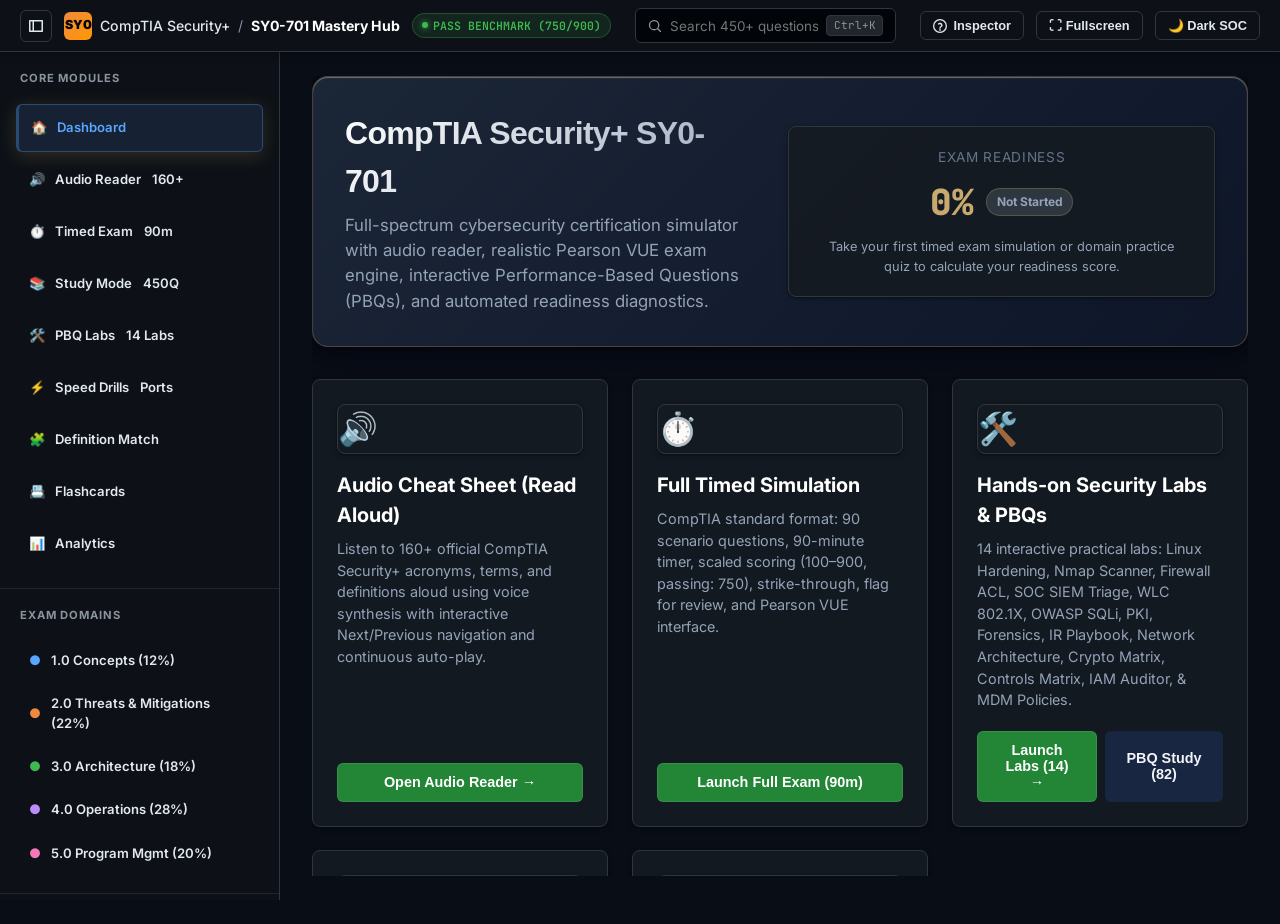
==== commit f5467041: "style(a11y): add accessible focus-visible rings and explicit transition properties" ====
--- a/index.html
+++ b/index.html
@@ -106,7 +106,7 @@
       align-items: center;
       justify-content: center;
       cursor: pointer;
-      transition: all 0.15s ease;
+      transition: transform 0.15s ease, opacity 0.15s ease, background-color 0.15s ease, border-color 0.15s ease, color 0.15s ease, box-shadow 0.15s ease;
     }
 
     .sidebar-toggle-btn:hover {
@@ -200,6 +200,7 @@
       gap: 0.5rem;
     }
   </style>
+<style>:where(button[data-btn-reset]){font:inherit;color:inherit;background:transparent;border:none;padding:0;margin:0;text-align:inherit;}</style>
 </head>
 <body>
   <div id="app-shell" class="app-root">
@@ -501,7 +502,7 @@
       </main>
 
       <!-- Center / Left / Right Dockable Inspector Panel -->
-      <div class="inspector-backdrop" onclick="AntigravityEnterprise.closeInspector()"></div>
+      <button type="button" class="inspector-backdrop" onclick="AntigravityEnterprise.closeInspector()" data-btn-reset></button>
       <aside id="app-inspector" class="app-inspector mode-center hidden">
         <div class="inspector-head">
           <div class="inspector-head-title">
--- a/styles/app.css
+++ b/styles/app.css
@@ -176,7 +176,7 @@
   border-radius: 10px;
   border: 1px solid transparent;
   border-left: 3px solid transparent;
-  transition: all var(--transition-fast);
+  transition: transform var(--transition-fast), opacity var(--transition-fast), background-color var(--transition-fast), border-color var(--transition-fast), color var(--transition-fast), box-shadow var(--transition-fast);
   display: flex;
   align-items: center;
   gap: 0.75rem;
@@ -256,7 +256,7 @@
   display: inline-flex;
   align-items: center;
   gap: 0.4rem;
-  transition: all var(--transition-fast);
+  transition: transform var(--transition-fast), opacity var(--transition-fast), background-color var(--transition-fast), border-color var(--transition-fast), color var(--transition-fast), box-shadow var(--transition-fast);
 }
 
 .action-pill-btn:hover {
@@ -376,7 +376,7 @@
   border: 1px solid var(--border-color);
   border-radius: var(--radius-md);
   padding: 1.5rem;
-  transition: all var(--transition-fast);
+  transition: transform var(--transition-fast), opacity var(--transition-fast), background-color var(--transition-fast), border-color var(--transition-fast), color var(--transition-fast), box-shadow var(--transition-fast);
   display: flex;
   flex-direction: column;
   justify-content: space-between;
@@ -415,7 +415,7 @@
   font-weight: 600;
   cursor: pointer;
   border: none;
-  transition: all var(--transition-fast);
+  transition: transform var(--transition-fast), opacity var(--transition-fast), background-color var(--transition-fast), border-color var(--transition-fast), color var(--transition-fast), box-shadow var(--transition-fast);
   display: inline-flex;
   align-items: center;
   justify-content: center;
@@ -614,13 +614,13 @@
   border-radius: 9999px;
   font-size: 0.85rem;
   width: 240px;
-  transition: all var(--transition-fast);
+  transition: transform var(--transition-fast), opacity var(--transition-fast), background-color var(--transition-fast), border-color var(--transition-fast), color var(--transition-fast), box-shadow var(--transition-fast);
 }
 
 .reader-search-input:focus {
   width: 280px;
   border-color: var(--accent-blue);
-  outline: none;
+  outline: 2px solid transparent; outline-offset: 2px;
 }
 
 .clear-search-btn {
@@ -648,7 +648,7 @@
   border-radius: var(--radius-lg);
   padding: 2.5rem;
   box-shadow: var(--shadow-card);
-  transition: all 0.3s ease;
+  transition: transform 0.3s ease, opacity 0.3s ease, background-color 0.3s ease, border-color 0.3s ease, color 0.3s ease, box-shadow 0.3s ease;
   position: relative;
   overflow: hidden;
 }
@@ -800,7 +800,7 @@
   font-weight: 700;
   cursor: pointer;
   border: none;
-  transition: all var(--transition-fast);
+  transition: transform var(--transition-fast), opacity var(--transition-fast), background-color var(--transition-fast), border-color var(--transition-fast), color var(--transition-fast), box-shadow var(--transition-fast);
   display: inline-flex;
   align-items: center;
   gap: 0.5rem;
@@ -893,7 +893,7 @@
   height: 6px;
   background: var(--border-color);
   border-radius: 9999px;
-  outline: none;
+  outline: 2px solid transparent; outline-offset: 2px;
   cursor: pointer;
   transition: background var(--transition-fast);
 }
@@ -959,7 +959,7 @@
   background-color: var(--border-color);
   border-radius: 9999px;
   position: relative;
-  transition: all 0.2s ease;
+  transition: transform 0.2s ease, opacity 0.2s ease, background-color 0.2s ease, border-color 0.2s ease, color 0.2s ease, box-shadow 0.2s ease;
 }
 
 .switch-slider::before {
@@ -971,7 +971,7 @@
   top: 3px;
   background-color: #fff;
   border-radius: 50%;
-  transition: all 0.2s ease;
+  transition: transform 0.2s ease, opacity 0.2s ease, background-color 0.2s ease, border-color 0.2s ease, color 0.2s ease, box-shadow 0.2s ease;
 }
 
 .toggle-switch-label input:checked + .switch-slider {
@@ -1176,7 +1176,7 @@
   border-radius: var(--radius-md);
   padding: 1rem 1.25rem;
   cursor: pointer;
-  transition: all var(--transition-fast);
+  transition: transform var(--transition-fast), opacity var(--transition-fast), background-color var(--transition-fast), border-color var(--transition-fast), color var(--transition-fast), box-shadow var(--transition-fast);
   gap: 1rem;
 }
 
@@ -1299,7 +1299,7 @@
   font-weight: 600;
   font-size: 0.85rem;
   cursor: pointer;
-  transition: all var(--transition-fast);
+  transition: transform var(--transition-fast), opacity var(--transition-fast), background-color var(--transition-fast), border-color var(--transition-fast), color var(--transition-fast), box-shadow var(--transition-fast);
   position: relative;
 }
 
@@ -2302,7 +2302,7 @@
   font-size: 1.05rem;
   font-weight: 600;
   cursor: pointer;
-  transition: all var(--transition-fast);
+  transition: transform var(--transition-fast), opacity var(--transition-fast), background-color var(--transition-fast), border-color var(--transition-fast), color var(--transition-fast), box-shadow var(--transition-fast);
   text-align: center;
 }
 
@@ -2612,7 +2612,7 @@
   border-radius: var(--radius-sm);
   background-color: var(--bg-secondary);
   border: 1px solid var(--border-color);
-  transition: all var(--transition-fast);
+  transition: transform var(--transition-fast), opacity var(--transition-fast), background-color var(--transition-fast), border-color var(--transition-fast), color var(--transition-fast), box-shadow var(--transition-fast);
 }
 
 .task-item.task-done {
@@ -2715,7 +2715,7 @@
   flex: 1;
   background: transparent;
   border: none;
-  outline: none;
+  outline: 2px solid transparent; outline-offset: 2px;
   color: #38bdf8;
   font-family: var(--font-mono);
   font-size: 0.9rem;
@@ -3088,7 +3088,7 @@
   border: 1px solid var(--border-color);
   padding: 0.85rem 1.25rem;
   border-radius: var(--radius-md);
-  transition: all var(--transition-fast);
+  transition: transform var(--transition-fast), opacity var(--transition-fast), background-color var(--transition-fast), border-color var(--transition-fast), color var(--transition-fast), box-shadow var(--transition-fast);
 }
 
 @media (max-width: 768px) {
@@ -3137,7 +3137,7 @@
 }
 
 .matching-select:focus {
-  outline: none;
+  outline: 2px solid transparent; outline-offset: 2px;
   border-color: var(--accent-blue);
   box-shadow: 0 0 0 2px rgba(56, 189, 248, 0.2);
 }
@@ -3200,7 +3200,7 @@
   border: 1px solid var(--border-color);
   padding: 0.75rem 1.25rem;
   border-radius: var(--radius-md);
-  transition: all var(--transition-fast);
+  transition: transform var(--transition-fast), opacity var(--transition-fast), background-color var(--transition-fast), border-color var(--transition-fast), color var(--transition-fast), box-shadow var(--transition-fast);
 }
 
 .ordering-item-row.order-correct {
@@ -3639,7 +3639,7 @@
   font-size: 0.82rem;
   font-weight: 700;
   cursor: pointer;
-  transition: all 0.2s ease;
+  transition: transform 0.2s ease, opacity 0.2s ease, background-color 0.2s ease, border-color 0.2s ease, color 0.2s ease, box-shadow 0.2s ease;
 }
 
 .pbq-nav-pill:hover {
@@ -3821,7 +3821,7 @@
 .term-input {
   background: transparent;
   border: none;
-  outline: none;
+  outline: 2px solid transparent; outline-offset: 2px;
   color: #38bdf8;
   font-family: inherit;
   font-size: inherit;
@@ -4003,7 +4003,7 @@
   padding: 0.5rem 0.75rem;
   border-radius: 6px;
   font-size: 0.85rem;
-  outline: none;
+  outline: 2px solid transparent; outline-offset: 2px;
 }
 
 .matrix-feedback {
@@ -4173,7 +4173,7 @@
   padding: 0.3rem 0.65rem;
   border-radius: 4px;
   cursor: pointer;
-  transition: all 0.2s ease;
+  transition: transform 0.2s ease, opacity 0.2s ease, background-color 0.2s ease, border-color 0.2s ease, color 0.2s ease, box-shadow 0.2s ease;
 }
 
 .mode-tab-btn:hover {
@@ -4195,7 +4195,7 @@
   font-size: 0.82rem;
   font-weight: 600;
   cursor: pointer;
-  outline: none;
+  outline: 2px solid transparent; outline-offset: 2px;
 }
 
 .match-guide-banner {
@@ -4351,7 +4351,7 @@
   padding: 1rem 1.15rem;
   cursor: pointer;
   position: relative;
-  transition: all 0.25s cubic-bezier(0.4, 0, 0.2, 1);
+  transition: transform 0.25s cubic-bezier(0.4, 0, 0.2, 1), opacity 0.25s cubic-bezier(0.4, 0, 0.2, 1), background-color 0.25s cubic-bezier(0.4, 0, 0.2, 1), border-color 0.25s cubic-bezier(0.4, 0, 0.2, 1), color 0.25s cubic-bezier(0.4, 0, 0.2, 1), box-shadow 0.25s cubic-bezier(0.4, 0, 0.2, 1);
   box-shadow: 0 4px 12px rgba(0, 0, 0, 0.15);
   user-select: none;
   display: flex;
@@ -4455,7 +4455,7 @@
   font-size: 0.8rem;
   padding: 0.15rem 0.35rem;
   cursor: pointer;
-  transition: all 0.2s;
+  transition: transform 0.2s, opacity 0.2s, background-color 0.2s, border-color 0.2s, color 0.2s, box-shadow 0.2s;
 }
 
 .btn-voice-mini:hover {
@@ -4586,7 +4586,7 @@
   display: flex;
   flex-direction: column;
   justify-content: space-between;
-  transition: all 0.25s ease;
+  transition: transform 0.25s ease, opacity 0.25s ease, background-color 0.25s ease, border-color 0.25s ease, color 0.25s ease, box-shadow 0.25s ease;
   user-select: none;
 }
 
@@ -4674,7 +4674,7 @@
   flex-direction: column;
   align-items: flex-start;
   gap: 0.25rem;
-  transition: all 0.2s ease;
+  transition: transform 0.2s ease, opacity 0.2s ease, background-color 0.2s ease, border-color 0.2s ease, color 0.2s ease, box-shadow 0.2s ease;
   text-align: left;
 }
 
@@ -4848,3 +4848,10 @@
 
 
 
+
+
+/* Accessible keyboard focus ring (Web Design Guidelines) */
+:focus-visible {
+  outline: 2px solid #58a6ff;
+  outline-offset: 2px;
+}
--- a/high-gloss-lacquer.css
+++ b/high-gloss-lacquer.css
@@ -6,9 +6,24 @@
  * - Clean 1px matte borders (#30363d) and deep canvas (#090d16 / #0d1117 / #161b22)
  * - WCAG AAA High-Detectability text (#FFFFFF / #E2E8F0 / #8B949E)
  * - Motionless 4K Still Cosmic Canvas enforcement
+ * - Fontshare.com Commercial-Free ITF Typography (Clash Display, Satoshi, Cabinet Grotesk, General Sans)
+ * - fffuel.co Tactile SVG Fractal Film Grain (nnnoise) & Isometric Micro-Patterns
+ * - jiro.build Asymmetric Bento Grid & Split-Hero Layout Tokens
  */
 
+@import url('https://api.fontshare.com/v2/css?f[]=clash-display@600,700&f[]=satoshi@400,500,700&f[]=cabinet-grotesk@700,800&f[]=general-sans@400,500,600&f[]=zodiak@400,700&display=swap');
+
 :root {
+  /* Fontshare.com ITF Typography Tokens */
+  --font-display: 'Clash Display', 'Cabinet Grotesk', -apple-system, BlinkMacSystemFont, 'Segoe UI', sans-serif;
+  --font-sans: 'Satoshi', 'General Sans', 'Inter', -apple-system, BlinkMacSystemFont, 'Segoe UI', Roboto, sans-serif;
+  --font-editorial: 'Zodiak', Georgia, serif;
+
+  /* fffuel.co SVG Fractal Noise & Micro-Pattern Data URIs */
+  --fffuel-nnnoise-svg: url("data:image/svg+xml,%3Csvg viewBox='0 0 200 200' xmlns='http://www.w3.org/2000/svg'%3E%3Cfilter id='nnnoise'%3E%3CfeTurbulence type='fractalNoise' baseFrequency='0.82' numOctaves='4' stitchTiles='stitch'/%3E%3CfeColorMatrix type='saturate' values='0'/%3E%3C/filter%3E%3Crect width='100%25' height='100%25' filter='url(%23nnnoise)' opacity='0.035'/%3E%3C/svg%3E");
+  --fffuel-iso-pattern: url("data:image/svg+xml,%3Csvg xmlns='http://www.w3.org/2000/svg' width='40' height='40' viewBox='0 0 40 40'%3E%3Cg fill='none' stroke='rgba(212,175,55,0.065)' stroke-width='1'%3E%3Cpath d='M0 20L20 0L40 20L20 40Z'/%3E%3C/g%3E%3C/svg%3E");
+  --fffuel-topo-pattern: url("data:image/svg+xml,%3Csvg xmlns='http://www.w3.org/2000/svg' width='80' height='80' viewBox='0 0 80 80'%3E%3Cpath d='M0 40 Q 20 20, 40 40 T 80 40' fill='none' stroke='rgba(88,166,255,0.06)' stroke-width='1'/%3E%3C/svg%3E");
+
   /* Clean Dark Console Optical Tokens */
   --gh-canvas-default: #090d16;
   --gh-canvas-subtle: #0d1117;
@@ -125,3 +140,42 @@
   background: #2ea043 !important;
   border-color: rgba(240, 246, 252, 0.2) !important;
 }
+
+/* ==========================================================================
+   FONTSHARE.COM ITF TYPOGRAPHY & FFFUEL.CO SVG GRAIN / JIRO.BUILD LAYOUTS
+   ========================================================================== */
+h1, h2, .display-heading, .hero-title, #inspector-title {
+  font-family: var(--font-display) !important;
+  letter-spacing: -0.022em;
+}
+
+.fffuel-grain-surface {
+  background-image: var(--fffuel-nnnoise-svg);
+}
+
+.fffuel-iso-grid {
+  background-image: var(--fffuel-iso-pattern);
+}
+
+.fffuel-topo-surface {
+  background-image: var(--fffuel-topo-pattern);
+}
+
+/* jiro.build Asymmetric 12-Column Bento Telemetry Grid */
+.jiro-bento-grid {
+  display: grid;
+  grid-template-columns: repeat(12, minmax(0, 1fr));
+  gap: 16px;
+  grid-auto-rows: minmax(140px, auto);
+}
+
+.jiro-bento-span-7 { grid-column: span 7 / span 7; }
+.jiro-bento-span-5 { grid-column: span 5 / span 5; }
+.jiro-bento-span-4 { grid-column: span 4 / span 4; }
+.jiro-bento-span-8 { grid-column: span 8 / span 8; }
+
+@media (max-width: 1024px) {
+  .jiro-bento-span-7, .jiro-bento-span-5, .jiro-bento-span-4, .jiro-bento-span-8 {
+    grid-column: span 12 / span 12;
+  }
+}
--- a/aws-enterprise-baseline.css
+++ b/aws-enterprise-baseline.css
@@ -39,8 +39,9 @@
   --inspector-width: 420px;
   --header-height: 52px;
 
-  /* Typography & Transitions */
-  --font-sans: 'Inter', -apple-system, BlinkMacSystemFont, 'Segoe UI', Roboto, sans-serif;
+  /* Typography & Transitions (Fontshare.com ITF Suite: Clash Display + Satoshi + Cabinet Grotesk) */
+  --font-display: 'Clash Display', 'Cabinet Grotesk', -apple-system, BlinkMacSystemFont, 'Segoe UI', sans-serif;
+  --font-sans: 'Satoshi', 'General Sans', 'Inter', -apple-system, BlinkMacSystemFont, 'Segoe UI', Roboto, sans-serif;
   --font-mono: 'JetBrains Mono', ui-monospace, SFMono-Regular, Menlo, Monaco, Consolas, monospace;
   --transition-smooth: all 0.2s cubic-bezier(0.16, 1, 0.3, 1);
   --shadow-subtle: 0 1px 3px rgba(0, 0, 0, 0.3);
@@ -119,7 +120,7 @@
 .command-search-box input {
   background: transparent;
   border: none;
-  outline: none;
+  outline: 2px solid transparent; outline-offset: 2px;
   color: var(--gh-text-primary);
   font-size: 0.84rem;
   font-family: inherit;
@@ -240,7 +241,7 @@
   flex-direction: column;
   overflow-y: auto;
   z-index: 1000;
-  transition: all 0.22s cubic-bezier(0.16, 1, 0.3, 1);
+  transition: transform 0.22s cubic-bezier(0.16, 1, 0.3, 1), opacity 0.22s cubic-bezier(0.16, 1, 0.3, 1), background-color 0.22s cubic-bezier(0.16, 1, 0.3, 1), border-color 0.22s cubic-bezier(0.16, 1, 0.3, 1), color 0.22s cubic-bezier(0.16, 1, 0.3, 1), box-shadow 0.22s cubic-bezier(0.16, 1, 0.3, 1);
 }
 
 /* Mode 1: Centered Focus Modal (Default) */
@@ -318,7 +319,7 @@
   padding: 0.2rem 0.5rem;
   border-radius: 4px;
   cursor: pointer;
-  transition: all 0.15s ease;
+  transition: transform 0.15s ease, opacity 0.15s ease, background-color 0.15s ease, border-color 0.15s ease, color 0.15s ease, box-shadow 0.15s ease;
   display: flex;
   align-items: center;
   gap: 0.25rem;
@@ -398,7 +399,7 @@
   font-size: 1rem;
   padding: 0.25rem 0.5rem;
   border-radius: 4px;
-  transition: all 0.15s ease;
+  transition: transform 0.15s ease, opacity 0.15s ease, background-color 0.15s ease, border-color 0.15s ease, color 0.15s ease, box-shadow 0.15s ease;
 }
 
 .btn-close-icon:hover {
@@ -448,3 +449,10 @@
 .gh-btn-primary:hover {
   background: #2ea043;
 }
+
+
+/* Accessible keyboard focus ring (Web Design Guidelines) */
+:focus-visible {
+  outline: 2px solid #58a6ff;
+  outline-offset: 2px;
+}
